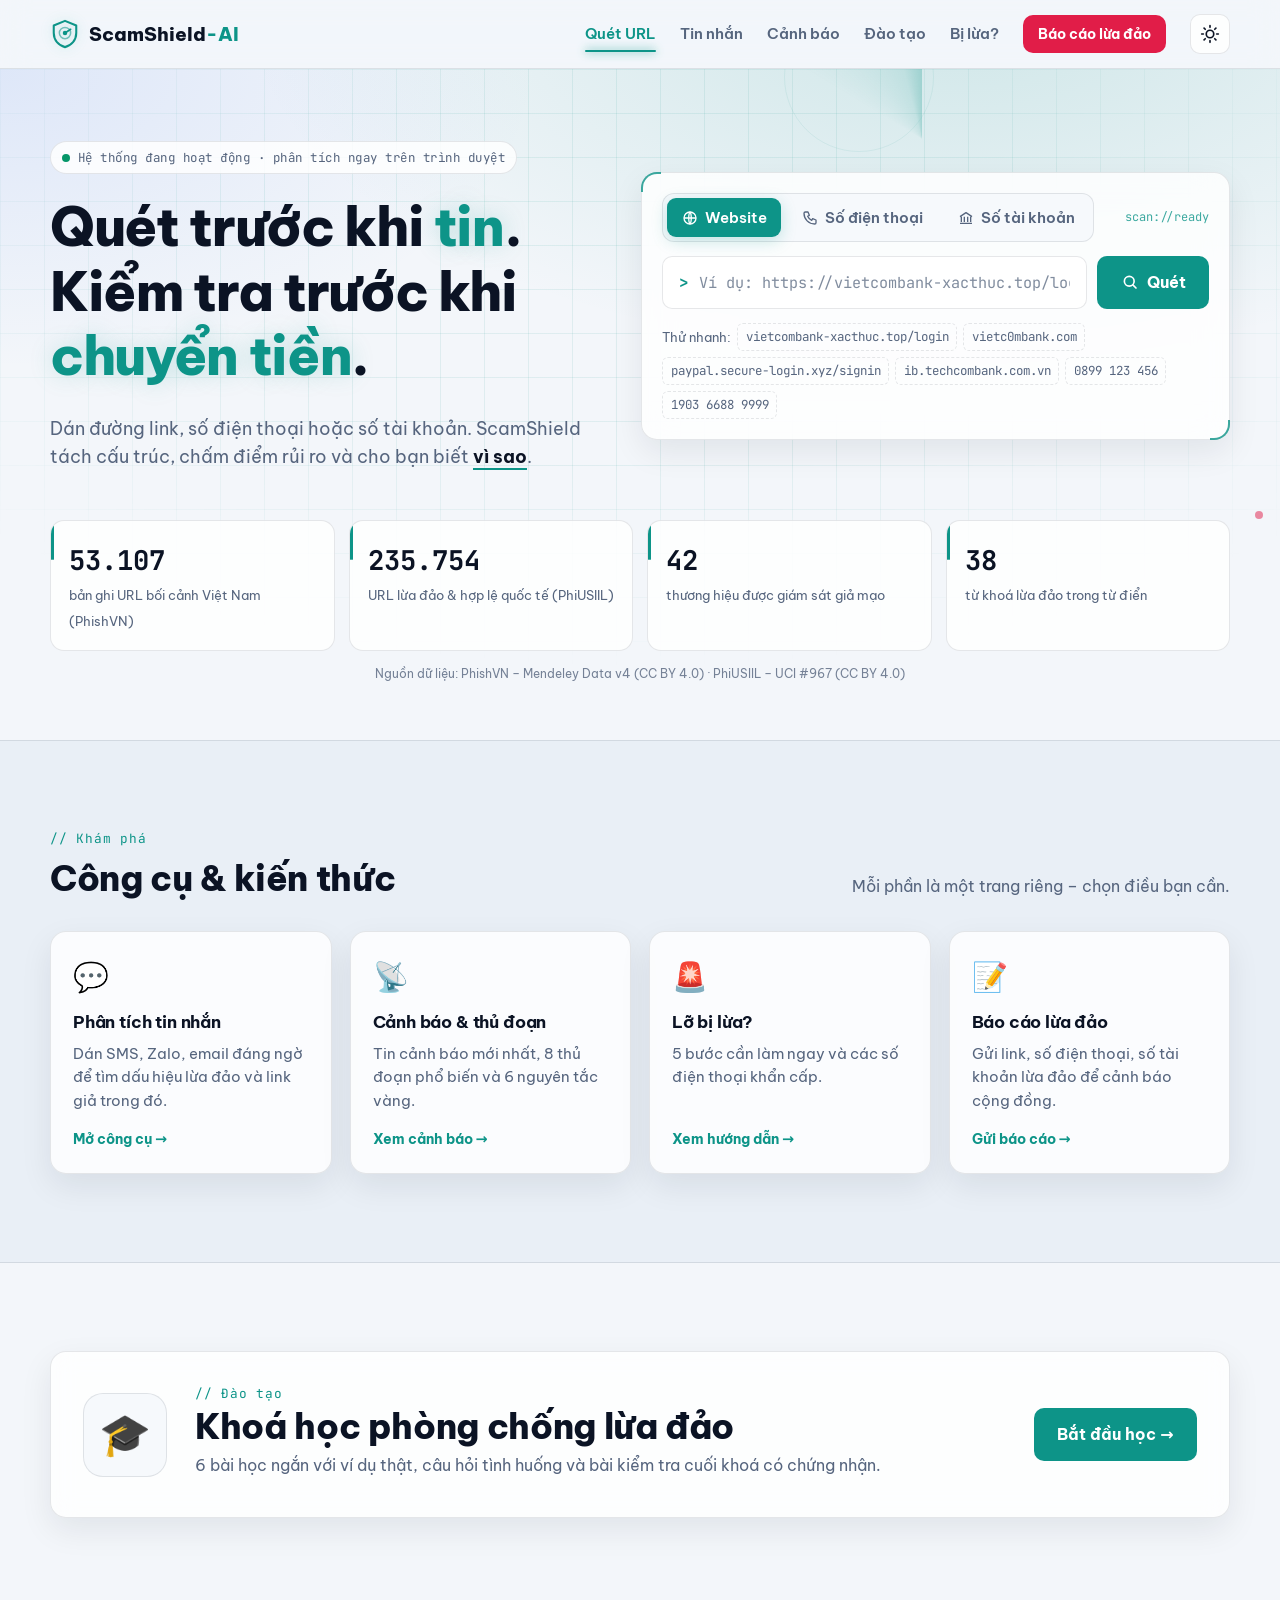
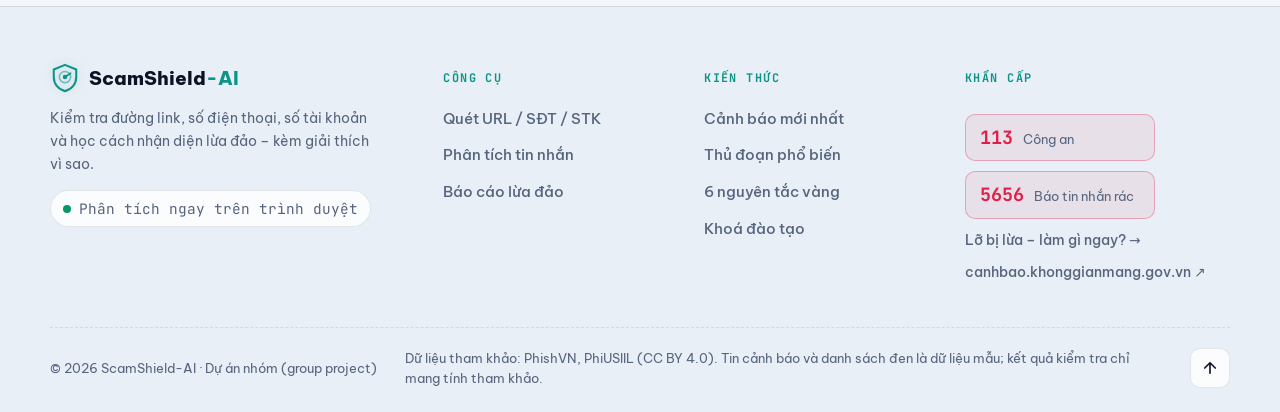
==== index.html @ 219e4c13 "Add frontend static pages Co-Authored-By: Claude Opus 5.5 <noreply@anthropic.com>" ====
<!doctype html>
<html lang="vi">
<head>
  <meta charset="utf-8">
  <meta name="viewport" content="width=device-width, initial-scale=1">
  <title>ScamShield-AI – Phòng chống lừa đảo trực tuyến</title>
  <meta name="description" content="Quét đường link, số điện thoại, số tài khoản để phát hiện dấu hiệu lừa đảo, kèm giải thích vì sao.">
  <script>try { const t = localStorage.getItem("scamshield_theme"); if (t) document.documentElement.dataset.theme = t; } catch {}</script>
  <link rel="preconnect" href="https://fonts.googleapis.com">
  <link rel="preconnect" href="https://fonts.gstatic.com" crossorigin>
  <link href="https://fonts.googleapis.com/css2?family=Be+Vietnam+Pro:wght@400;500;600;700;800&family=JetBrains+Mono:wght@400;600;700&display=swap" rel="stylesheet">
  <link rel="stylesheet" href="css/style.css">
</head>
<body data-page="home">
  <header id="site-header"></header>

  <main>
    <!-- ============ HERO + CHECKER ============ -->
    <section class="hero" id="kiem-tra">
      <div class="hero-grid" aria-hidden="true"></div>
      <div class="radar" aria-hidden="true">
        <span class="ring r1"></span><span class="ring r2"></span><span class="ring r3"></span>
        <span class="sweep"></span>
        <i class="blip b1"></i><i class="blip b2"></i><i class="blip b3"></i>
      </div>

      <div class="container hero-inner">
        <div class="hero-copy">
          <p class="eyebrow"><span class="live-dot"></span>Hệ thống đang hoạt động · phân tích ngay trên trình duyệt</p>
          <h1>Quét trước khi <span class="glow">tin</span>.<br>Kiểm tra trước khi <span class="glow">chuyển tiền</span>.</h1>
          <p class="lead">Dán đường link, số điện thoại hoặc số tài khoản. ScamShield tách cấu trúc, chấm điểm rủi ro và cho bạn biết <em>vì sao</em>.</p>
        </div>

        <div class="checker">
          <div class="checker-head">
            <div class="tabs" role="tablist">
              <button class="tab active" data-type="url" role="tab">
                <svg viewBox="0 0 24 24" width="16" height="16" fill="none" stroke="currentColor" stroke-width="2"><circle cx="12" cy="12" r="9"/><path d="M3 12h18M12 3c2.5 2.7 2.5 15.3 0 18M12 3c-2.5 2.7-2.5 15.3 0 18"/></svg>
                Website
              </button>
              <button class="tab" data-type="phone" role="tab">
                <svg viewBox="0 0 24 24" width="16" height="16" fill="none" stroke="currentColor" stroke-width="2" stroke-linejoin="round"><path d="M5 3h4l2 5-2.5 1.5a11 11 0 0 0 6 6L16 13l5 2v4a2 2 0 0 1-2 2A16 16 0 0 1 3 5a2 2 0 0 1 2-2z"/></svg>
                Số điện thoại
              </button>
              <button class="tab" data-type="bank" role="tab">
                <svg viewBox="0 0 24 24" width="16" height="16" fill="none" stroke="currentColor" stroke-width="2" stroke-linejoin="round"><path d="M3 10 12 4l9 6M5 10v8M9.5 10v8M14.5 10v8M19 10v8M3 20h18"/></svg>
                Số tài khoản
              </button>
            </div>
            <span class="checker-status mono">scan://ready</span>
          </div>
          <form id="checkForm" class="check-form">
            <label class="input-wrap">
              <span class="prompt mono" aria-hidden="true">&gt;</span>
              <input id="checkInput" type="text" autocomplete="off" spellcheck="false" placeholder="Ví dụ: https://vietcombank-xacthuc.top/login" required>
            </label>
            <button class="btn btn-primary btn-scan" type="submit">
              <svg viewBox="0 0 24 24" width="18" height="18" fill="none" stroke="currentColor" stroke-width="2.2" stroke-linecap="round"><circle cx="11" cy="11" r="6.5"/><path d="m20 20-4.2-4.2"/></svg>
              Quét
            </button>
          </form>
          <div id="checkResult" class="result" hidden></div>
          <p class="hint">Thử nhanh:
            <a href="#" class="try" data-type="url">vietcombank-xacthuc.top/login</a>
            <a href="#" class="try" data-type="url">vietc0mbank.com</a>
            <a href="#" class="try" data-type="url">paypal.secure-login.xyz/signin</a>
            <a href="#" class="try" data-type="url">ib.techcombank.com.vn</a>
            <a href="#" class="try" data-type="phone">0899 123 456</a>
            <a href="#" class="try" data-type="bank">1903 6688 9999</a>
          </p>
        </div>

        <div class="stats">
          <div class="stat"><strong class="mono" data-count="53116">0</strong><span>bản ghi URL bối cảnh Việt Nam (PhishVN)</span></div>
          <div class="stat"><strong class="mono" data-count="235795">0</strong><span>URL lừa đảo &amp; hợp lệ quốc tế (PhiUSIIL)</span></div>
          <div class="stat"><strong class="mono" id="statBrands" data-count="0">0</strong><span>thương hiệu được giám sát giả mạo</span></div>
          <div class="stat"><strong class="mono" id="statKeywords" data-count="0">0</strong><span>từ khoá lừa đảo trong từ điển</span></div>
        </div>
        <p class="stats-src">Nguồn dữ liệu: PhishVN – Mendeley Data v4 (CC BY 4.0) · PhiUSIIL – UCI #967 (CC BY 4.0)</p>
      </div>
    </section>

    <!-- ============ KHÁM PHÁ ============ -->
    <section class="section alt">
      <div class="container">
        <div class="section-head reveal">
          <div>
            <p class="kicker mono">// Khám phá</p>
            <h2>Công cụ &amp; kiến thức</h2>
          </div>
          <p class="muted">Mỗi phần là một trang riêng – chọn điều bạn cần.</p>
        </div>
        <div class="grid tiles-grid">
          <a class="card tile reveal" href="tin-nhan.html">
            <span class="tile-icon">💬</span>
            <h3>Phân tích tin nhắn</h3>
            <p>Dán SMS, Zalo, email đáng ngờ để tìm dấu hiệu lừa đảo và link giả trong đó.</p>
            <span class="tile-go">Mở công cụ →</span>
          </a>
          <a class="card tile reveal" href="canh-bao.html">
            <span class="tile-icon">📡</span>
            <h3>Cảnh báo &amp; thủ đoạn</h3>
            <p>Tin cảnh báo mới nhất, 8 thủ đoạn phổ biến và 6 nguyên tắc vàng.</p>
            <span class="tile-go">Xem cảnh báo →</span>
          </a>
          <a class="card tile reveal" href="ung-pho.html">
            <span class="tile-icon">🚨</span>
            <h3>Lỡ bị lừa?</h3>
            <p>5 bước cần làm ngay và các số điện thoại khẩn cấp.</p>
            <span class="tile-go">Xem hướng dẫn →</span>
          </a>
          <a class="card tile reveal" href="bao-cao.html">
            <span class="tile-icon">📝</span>
            <h3>Báo cáo lừa đảo</h3>
            <p>Gửi link, số điện thoại, số tài khoản lừa đảo để cảnh báo cộng đồng.</p>
            <span class="tile-go">Gửi báo cáo →</span>
          </a>
        </div>
      </div>
    </section>

    <!-- ============ CTA ĐÀO TẠO ============ -->
    <section class="section">
      <div class="container">
        <a class="cta-training panel spot reveal" href="dao-tao.html">
          <div class="cta-icon">🎓</div>
          <div>
            <p class="kicker mono">// Đào tạo</p>
            <h2>Khoá học phòng chống lừa đảo</h2>
            <p class="muted">6 bài học ngắn với ví dụ thật, câu hỏi tình huống và bài kiểm tra cuối khoá có chứng nhận.</p>
            <p class="small" id="trainingProgress"></p>
          </div>
          <span class="btn btn-primary">Bắt đầu học →</span>
        </a>
      </div>
    </section>
  </main>

  <footer id="site-footer"></footer>

  <script src="js/dictionaries.js"></script>
  <script src="js/url-analyzer.js"></script>
  <script src="js/data.js"></script>
  <script src="js/training-data.js"></script>
  <script src="js/common.js"></script>
  <script src="js/scan.js"></script>
  <script src="js/home.js"></script>
</body>
</html>
---- css/style.css ----
/* =========================================================
   ScamShield-AI – giao diện "trung tâm an ninh"
   Màu được khai báo bằng token; sáng là mặc định, tối theo máy
   hoặc theo nút chuyển (data-theme trên <html>).
   ========================================================= */
:root {
  --bg: #f3f6fa;
  --bg-alt: #e9eff6;
  --surface: rgba(255, 255, 255, .82);
  --surface-solid: #ffffff;
  --surface-2: #f6f9fc;
  --border: rgba(15, 23, 42, .10);
  --border-strong: rgba(13, 148, 136, .45);
  --text: #0b1324;
  --muted: #56657e;
  --accent: #0d9488;
  --accent-2: #2563eb;
  --on-accent: #ffffff;
  --danger: #e11d48;
  --warn: #d97706;
  --safe: #059669;
  --glow: rgba(13, 148, 136, .22);
  --grid: rgba(13, 148, 136, .09);
  --hero-bg: radial-gradient(1200px 600px at 75% -10%, rgba(13, 148, 136, .16), transparent 60%),
             radial-gradient(900px 500px at 0% 0%, rgba(37, 99, 235, .10), transparent 60%), var(--bg);
  --shadow: 0 12px 32px rgba(15, 23, 42, .08);
  --shadow-hover: 0 18px 44px rgba(15, 23, 42, .14);
  --radius: 16px;
  --radius-sm: 10px;
  --mono: "JetBrains Mono", ui-monospace, Consolas, monospace;
  --sans: "Be Vietnam Pro", system-ui, sans-serif;
  --ease: cubic-bezier(.2, .7, .2, 1);
  color-scheme: light;
}

@media (prefers-color-scheme: dark) {
  :root:not([data-theme="light"]) {
    --bg: #070b14;
    --bg-alt: #0a101c;
    --surface: rgba(16, 24, 40, .72);
    --surface-solid: #0f1727;
    --surface-2: #111b2d;
    --border: rgba(148, 163, 184, .14);
    --border-strong: rgba(46, 230, 197, .45);
    --text: #e6edf7;
    --muted: #8b9bb4;
    --accent: #2ee6c5;
    --accent-2: #4da3ff;
    --on-accent: #03201b;
    --danger: #ff4d6d;
    --warn: #ffb547;
    --safe: #34e0a1;
    --glow: rgba(46, 230, 197, .32);
    --grid: rgba(46, 230, 197, .07);
    --hero-bg: radial-gradient(1200px 600px at 75% -10%, rgba(46, 230, 197, .14), transparent 60%),
               radial-gradient(900px 500px at 0% 0%, rgba(77, 163, 255, .12), transparent 60%), var(--bg);
    --shadow: 0 12px 36px rgba(0, 0, 0, .45);
    --shadow-hover: 0 20px 50px rgba(0, 0, 0, .6);
    color-scheme: dark;
  }
}
:root[data-theme="dark"] {
  --bg: #070b14;
  --bg-alt: #0a101c;
  --surface: rgba(16, 24, 40, .72);
  --surface-solid: #0f1727;
  --surface-2: #111b2d;
  --border: rgba(148, 163, 184, .14);
  --border-strong: rgba(46, 230, 197, .45);
  --text: #e6edf7;
  --muted: #8b9bb4;
  --accent: #2ee6c5;
  --accent-2: #4da3ff;
  --on-accent: #03201b;
  --danger: #ff4d6d;
  --warn: #ffb547;
  --safe: #34e0a1;
  --glow: rgba(46, 230, 197, .32);
  --grid: rgba(46, 230, 197, .07);
  --hero-bg: radial-gradient(1200px 600px at 75% -10%, rgba(46, 230, 197, .14), transparent 60%),
             radial-gradient(900px 500px at 0% 0%, rgba(77, 163, 255, .12), transparent 60%), var(--bg);
  --shadow: 0 12px 36px rgba(0, 0, 0, .45);
  --shadow-hover: 0 20px 50px rgba(0, 0, 0, .6);
  color-scheme: dark;
}

/* ---------- Base ---------- */
* { box-sizing: border-box; }
html { scroll-behavior: smooth; scroll-padding-top: 76px; }
body {
  margin: 0;
  font-family: var(--sans);
  color: var(--text);
  background: var(--bg);
  line-height: 1.6;
  -webkit-font-smoothing: antialiased;
  transition: background .3s, color .3s;
}
::selection { background: var(--accent); color: var(--on-accent); }
a { color: var(--accent); text-decoration: none; }
h1, h2, h3 { line-height: 1.2; margin: 0 0 .5em; letter-spacing: -.01em; }
h2 { font-size: clamp(1.6rem, 3vw, 2.2rem); font-weight: 800; }
h3 { font-size: 1.08rem; }
p { margin: 0 0 1em; }
.container { width: min(1180px, 100% - 32px); margin-inline: auto; }
.narrow { width: min(780px, 100% - 32px); }
.muted { color: var(--muted); }
.small { font-size: .85rem; }
.mono { font-family: var(--mono); }
:focus-visible { outline: 2px solid var(--accent); outline-offset: 3px; border-radius: 6px; }

/* ---------- Buttons ---------- */
.btn {
  position: relative; overflow: hidden; isolation: isolate;
  display: inline-flex; align-items: center; justify-content: center; gap: .5em;
  border: 1px solid transparent; border-radius: var(--radius-sm); padding: .8em 1.4em;
  font: inherit; font-weight: 700; cursor: pointer;
  transition: transform .2s var(--ease), box-shadow .25s var(--ease), background .2s, border-color .2s;
}
.btn::after { /* vệt sáng quét qua khi hover */
  content: ""; position: absolute; inset: 0; z-index: -1;
  background: linear-gradient(110deg, transparent 30%, rgba(255, 255, 255, .45) 50%, transparent 70%);
  transform: translateX(-120%); transition: transform .6s var(--ease);
}
.btn:hover::after { transform: translateX(120%); }
.btn:hover { transform: translateY(-2px); }
.btn:active { transform: translateY(0); }
.btn:disabled { opacity: .7; cursor: progress; transform: none; }
.btn-sm { padding: .5em 1em; font-size: .88rem; }
.btn-primary { background: var(--accent); color: var(--on-accent); }
.btn-primary:hover { box-shadow: 0 0 0 4px var(--glow), 0 10px 28px var(--glow); }
.btn-danger { background: var(--danger); color: #fff !important; }
.btn-danger:hover { box-shadow: 0 0 0 4px color-mix(in srgb, var(--danger) 25%, transparent), 0 10px 28px color-mix(in srgb, var(--danger) 35%, transparent); }

.icon-btn {
  display: grid; place-items: center; width: 40px; height: 40px; border-radius: 10px;
  border: 1px solid var(--border); background: var(--surface); color: var(--text); cursor: pointer;
  transition: border-color .2s, color .2s, transform .2s var(--ease), box-shadow .2s;
}
.icon-btn:hover { border-color: var(--border-strong); color: var(--accent); box-shadow: 0 0 0 4px var(--glow); }
#themeBtn:hover svg { transform: rotate(40deg); }
#themeBtn svg { transition: transform .4s var(--ease); }
.i-moon { display: none; }
:root[data-theme="dark"] .i-sun { display: none; }
:root[data-theme="dark"] .i-moon { display: block; }
@media (prefers-color-scheme: dark) {
  :root:not([data-theme="light"]) .i-sun { display: none; }
  :root:not([data-theme="light"]) .i-moon { display: block; }
}

/* ---------- Nav ---------- */
.topbar {
  position: sticky; top: 0; z-index: 50;
  background: color-mix(in srgb, var(--bg) 78%, transparent);
  backdrop-filter: blur(14px) saturate(1.4);
  border-bottom: 1px solid var(--border);
}
.nav { display: flex; align-items: center; gap: 24px; height: 68px; }
.brand { display: inline-flex; align-items: center; gap: .55rem; color: var(--text); font-weight: 800; font-size: 1.18rem; white-space: nowrap; }
.brand b { color: var(--accent); font-weight: 800; }
.brand-mark { color: var(--accent); display: grid; filter: drop-shadow(0 0 6px var(--glow)); }
.brand-sweep { transform-origin: 16px 15px; transition: transform .8s var(--ease); }
.brand:hover .brand-sweep { transform: rotate(360deg); }
.menu { display: flex; align-items: center; gap: 1.5rem; margin-left: auto; }
.menu a:not(.btn) {
  position: relative; color: var(--muted); font-weight: 600; font-size: .93rem; white-space: nowrap; padding: 4px 0;
  transition: color .2s;
}
.menu a:not(.btn)::after {
  content: ""; position: absolute; left: 0; right: 0; bottom: -2px; height: 2px; border-radius: 2px;
  background: var(--accent); box-shadow: 0 0 10px var(--accent);
  transform: scaleX(0); transform-origin: left; transition: transform .3s var(--ease);
}
.menu a:not(.btn):hover { color: var(--text); }
.menu a:not(.btn):hover::after { transform: scaleX(1); }
.nav-tools { display: flex; gap: 8px; }
.menu-btn { display: none; }

/* ---------- Hero ---------- */
.hero { position: relative; overflow: hidden; padding: 72px 0 56px; background: var(--hero-bg); }
.hero-grid {
  position: absolute; inset: 0; pointer-events: none;
  background-image: linear-gradient(var(--grid) 1px, transparent 1px), linear-gradient(90deg, var(--grid) 1px, transparent 1px);
  background-size: 44px 44px;
  mask-image: radial-gradient(ellipse 80% 70% at 50% 30%, #000 40%, transparent 85%);
}
.radar {
  position: absolute; left: 72%; top: -420px; width: 980px; transform: translateX(-50%); aspect-ratio: 1; border-radius: 50%;
  pointer-events: none; opacity: .5;
}
.radar .ring { position: absolute; border: 1px solid var(--border-strong); border-radius: 50%; opacity: .35; }
.radar .r1 { inset: 0; }
.radar .r2 { inset: 18%; }
.radar .r3 { inset: 36%; }
.radar .sweep {
  position: absolute; inset: 0; border-radius: 50%;
  background: conic-gradient(from 0deg, transparent 0 300deg, var(--glow) 345deg, color-mix(in srgb, var(--accent) 55%, transparent) 360deg);
  animation: sweep 6s linear infinite;
}
.radar .blip {
  position: absolute; width: 8px; height: 8px; border-radius: 50%; background: var(--danger);
  box-shadow: 0 0 0 0 var(--danger); animation: blip 3s ease-out infinite;
}
.radar .b1 { left: 88%; top: 75%; }
.radar .b2 { left: 90%; top: 58%; animation-delay: 1s; background: var(--warn); }
.radar .b3 { left: 84%; top: 88%; animation-delay: 2s; }
@keyframes sweep { to { transform: rotate(360deg); } }
@keyframes blip {
  0% { box-shadow: 0 0 0 0 color-mix(in srgb, var(--danger) 60%, transparent); opacity: 1; }
  70% { box-shadow: 0 0 0 14px transparent; opacity: .6; }
  100% { box-shadow: 0 0 0 0 transparent; opacity: 1; }
}

/* Hai cột: chữ bên trái, khung quét bên phải; số liệu trải hết chiều ngang bên dưới. */
.hero-inner { position: relative; display: grid; grid-template-columns: minmax(0, 1fr) minmax(0, 1.1fr); gap: 32px 56px; align-items: center; }
.hero-copy .lead { margin: 0; }
.hero-inner > .stats, .hero-inner > .stats-src { grid-column: 1 / -1; }
.hero-inner > .stats { max-width: none; margin-top: 16px; }
.hero-inner > .stats-src { margin-top: -18px; text-align: center; }
.hero-inner > .checker { max-width: none; }
.eyebrow {
  display: inline-flex; align-items: center; gap: .6em; margin-bottom: 20px;
  font-family: var(--mono); font-size: .78rem; letter-spacing: .04em; color: var(--muted);
  border: 1px solid var(--border); background: var(--surface); padding: .45em .9em; border-radius: 99px;
}
.live-dot {
  width: 8px; height: 8px; border-radius: 50%; background: var(--safe); flex: none;
  box-shadow: 0 0 0 0 var(--safe); animation: live 2s infinite;
}
@keyframes live {
  0% { box-shadow: 0 0 0 0 color-mix(in srgb, var(--safe) 60%, transparent); }
  100% { box-shadow: 0 0 0 10px transparent; }
}
.hero h1 { font-size: clamp(2rem, 4.2vw, 3.4rem); font-weight: 800; max-width: 16ch; letter-spacing: -.025em; }
.glow { color: var(--accent); text-shadow: 0 0 24px var(--glow); white-space: nowrap; }
.lead { font-size: 1.12rem; color: var(--muted); max-width: 58ch; margin: 0 auto 32px; }
.lead em { color: var(--text); font-style: normal; font-weight: 700; border-bottom: 2px solid var(--accent); }

/* ---------- Checker ---------- */
.checker {
  position: relative; width: 100%; max-width: 860px; text-align: left; padding: 20px;
  background: var(--surface); border: 1px solid var(--border); border-radius: var(--radius);
  backdrop-filter: blur(16px); box-shadow: var(--shadow);
  transition: border-color .3s, box-shadow .3s;
}
.checker:focus-within { border-color: var(--border-strong); box-shadow: var(--shadow), 0 0 0 4px var(--glow); }
.checker::before, .checker::after { /* góc khung kiểu ống ngắm */
  content: ""; position: absolute; width: 18px; height: 18px; border: 2px solid var(--accent); opacity: .8;
  transition: width .3s var(--ease), height .3s var(--ease);
}
.checker::before { top: -1px; left: -1px; border-right: 0; border-bottom: 0; border-top-left-radius: var(--radius); }
.checker::after { bottom: -1px; right: -1px; border-left: 0; border-top: 0; border-bottom-right-radius: var(--radius); }
.checker:hover::before, .checker:hover::after { width: 40px; height: 40px; }
.checker-head { display: flex; align-items: center; justify-content: space-between; gap: 12px; margin-bottom: 14px; flex-wrap: wrap; }
.checker-status { font-size: .75rem; color: var(--accent); opacity: .8; }
.tabs { display: flex; gap: 6px; padding: 4px; border-radius: 12px; background: var(--surface-2); border: 1px solid var(--border); flex-wrap: wrap; }
.tab {
  display: inline-flex; align-items: center; gap: .45em; padding: .5em 1em; border: 0; border-radius: 9px;
  background: transparent; color: var(--muted); font: inherit; font-weight: 600; font-size: .92rem; cursor: pointer;
  transition: background .2s, color .2s, box-shadow .2s;
}
.tab:hover { color: var(--text); background: color-mix(in srgb, var(--accent) 10%, transparent); }
.tab.active { background: var(--accent); color: var(--on-accent); box-shadow: 0 4px 16px var(--glow); }
.check-form { display: flex; gap: 10px; }
.input-wrap {
  flex: 1; min-width: 0; display: flex; align-items: center; gap: .6em; padding: 0 1em;
  background: var(--surface-solid); border: 1px solid var(--border); border-radius: var(--radius-sm);
  transition: border-color .2s, box-shadow .2s;
}
.input-wrap:hover { border-color: var(--border-strong); }
.input-wrap:focus-within { border-color: var(--accent); box-shadow: 0 0 0 3px var(--glow); }
.prompt { color: var(--accent); font-weight: 700; }
.input-wrap input {
  flex: 1; min-width: 0; padding: .9em 0; border: 0; outline: 0; background: transparent;
  font-family: var(--mono); font-size: .95rem; color: var(--text);
}
.input-wrap input::placeholder, textarea::placeholder { color: color-mix(in srgb, var(--muted) 75%, transparent); }
.btn-scan { min-width: 112px; }
.hint { display: flex; flex-wrap: wrap; align-items: center; gap: 6px; font-size: .82rem; color: var(--muted); margin: 14px 0 0; }
.try {
  font-family: var(--mono); font-size: .78rem; color: var(--muted); padding: .25em .6em; border-radius: 6px;
  border: 1px dashed var(--border); transition: color .2s, border-color .2s, background .2s, transform .2s var(--ease);
}
.try:hover { color: var(--accent); border-color: var(--accent); border-style: solid; background: color-mix(in srgb, var(--accent) 8%, transparent); transform: translateY(-1px); }

/* ---------- Stats ---------- */
.stats { display: grid; grid-template-columns: repeat(4, 1fr); gap: 14px; margin-top: 36px; width: 100%; max-width: 980px; }
.stat {
  position: relative; padding: 18px 18px 16px; border-radius: 14px; overflow: hidden;
  background: var(--surface); border: 1px solid var(--border);
  transition: transform .25s var(--ease), border-color .25s, box-shadow .25s;
}
.stat::before { content: ""; position: absolute; left: 0; top: 0; bottom: 0; width: 3px; background: var(--accent); transform: scaleY(.3); transform-origin: top; transition: transform .35s var(--ease); }
.stat:hover { transform: translateY(-4px); border-color: var(--border-strong); box-shadow: 0 10px 30px var(--glow); }
.stat:hover::before { transform: scaleY(1); }
.stat strong { display: block; font-size: 1.7rem; font-weight: 700; color: var(--text); transition: color .2s, text-shadow .2s; }
.stat:hover strong { color: var(--accent); text-shadow: 0 0 18px var(--glow); }
.stat span { font-size: .82rem; color: var(--muted); }
.stats-src { margin: 12px 0 0; font-size: .74rem; color: var(--muted); opacity: .8; }

/* ---------- Results ---------- */
.result {
  --tone: var(--muted);
  margin-top: 16px; padding: 18px 20px; border-radius: 14px;
  border: 1px solid color-mix(in srgb, var(--tone) 40%, transparent);
  background: color-mix(in srgb, var(--tone) 8%, var(--surface-solid));
  animation: rise .35s var(--ease);
}
.result.danger { --tone: var(--danger); }
.result.warn { --tone: var(--warn); }
.result.safe { --tone: var(--safe); }
.result h3 { color: var(--tone); display: flex; align-items: center; gap: .5rem; margin-bottom: 6px; font-size: 1.12rem; }
.result h4 { margin: 14px 0 6px; font-size: .95rem; }
.result ul { margin: 6px 0 0; padding-left: 1.2em; }
.result p { margin: 0; }
.score-bar { height: 8px; background: color-mix(in srgb, var(--muted) 20%, transparent); border-radius: 4px; overflow: hidden; margin: 10px 0 6px; }
.score-bar i { display: block; height: 100%; border-radius: 4px; box-shadow: 0 0 12px currentColor; animation: grow .7s var(--ease); transform-origin: left; }
@keyframes grow { from { transform: scaleX(0); } }
@keyframes rise { from { opacity: 0; transform: translateY(8px); } }

.url-parts { display: flex; flex-wrap: wrap; gap: 4px; margin: 8px 0 4px; font-family: var(--mono); font-size: .88rem; }
.up {
  display: inline-flex; flex-direction: column; padding: 3px 9px 5px; border-radius: 7px; word-break: break-all;
  border: 1px solid transparent; transition: transform .2s var(--ease), border-color .2s;
}
.up:hover { transform: translateY(-2px); border-color: currentColor; }
.up small { font-family: var(--sans); font-size: .64rem; opacity: .8; text-transform: uppercase; letter-spacing: .05em; }
.up-sub { background: color-mix(in srgb, #8b5cf6 16%, transparent); color: #8b5cf6; }
.up-dom { background: color-mix(in srgb, var(--accent-2) 16%, transparent); color: var(--accent-2); font-weight: 700; }
.up-suf { background: color-mix(in srgb, var(--accent) 14%, transparent); color: var(--accent); }
.up-path { background: color-mix(in srgb, var(--muted) 14%, transparent); color: var(--muted); }

.contrib { display: grid; gap: 2px; }
.c-row {
  display: grid; grid-template-columns: 1fr 150px 48px; gap: 12px; align-items: center;
  padding: 6px 8px; margin: 0 -8px; border-radius: 8px; font-size: .88rem; transition: background .2s;
}
.c-row:hover { background: color-mix(in srgb, var(--text) 6%, transparent); }
.c-group { font-family: var(--mono); font-size: .66rem; color: var(--muted); border: 1px solid var(--border); border-radius: 4px; padding: 0 4px; }
.c-bar { display: grid; grid-template-columns: 1fr 1fr; height: 10px; }
.c-left { display: flex; justify-content: flex-end; border-right: 1px solid var(--muted); }
.c-bar i { display: block; height: 100%; transition: filter .2s; }
.c-row:hover .c-bar i { filter: brightness(1.25) drop-shadow(0 0 6px currentColor); }
.c-left i { background: var(--safe); color: var(--safe); border-radius: 3px 0 0 3px; }
.c-right i { background: var(--danger); color: var(--danger); border-radius: 0 3px 3px 0; }
.c-val { text-align: right; font-family: var(--mono); font-size: .85rem; }
.c-row.pos .c-val { color: var(--danger); }
.c-row.neg .c-val { color: var(--safe); }

/* ---------- Sections ---------- */
.section { padding: 88px 0; position: relative; }
.section.alt { background: var(--bg-alt); border-block: 1px solid var(--border); }
.section-head { display: flex; justify-content: space-between; align-items: flex-end; gap: 20px; flex-wrap: wrap; margin-bottom: 32px; }
.section-head h2 { margin: 0; }
.section-head > .muted { margin: 0; max-width: 40ch; }
.center-head { justify-content: center; text-align: center; }
.kicker { color: var(--accent); font-size: .8rem; letter-spacing: .06em; margin: 0 0 8px; }
.grid { display: grid; gap: 18px; }
.news-grid { grid-template-columns: repeat(3, 1fr); }
.types-grid { grid-template-columns: repeat(4, 1fr); }
.rules-grid { grid-template-columns: repeat(3, 1fr); }

.panel { background: var(--surface); border: 1px solid var(--border); border-radius: var(--radius); box-shadow: var(--shadow); backdrop-filter: blur(12px); }

/* Hiệu ứng đèn soi theo con trỏ (biến --mx, --my do app.js đặt) */
.spot { position: relative; overflow: hidden; }
.spot::before {
  content: ""; position: absolute; inset: 0; pointer-events: none; opacity: 0; transition: opacity .3s;
  background: radial-gradient(320px circle at var(--mx, 50%) var(--my, 50%), var(--glow), transparent 60%);
}
.spot:hover::before { opacity: 1; }

/* Hiện dần khi cuộn tới */
.reveal { opacity: 0; transform: translateY(18px); transition: opacity .6s var(--ease), transform .6s var(--ease); }
.reveal.in { opacity: 1; transform: none; }

/* ---------- Message analyzer ---------- */
.split { display: grid; grid-template-columns: 1fr 1.15fr; gap: 48px; align-items: start; }
.split-intro h2 .tag { vertical-align: middle; margin: 0 0 0 6px; }
.checklist { list-style: none; padding: 0; margin: 20px 0 0; display: grid; gap: 10px; }
.checklist li { display: flex; gap: .7em; align-items: center; padding: 10px 14px; border-radius: 10px; border: 1px solid var(--border); background: var(--surface); transition: border-color .2s, transform .2s var(--ease); }
.checklist li::before { content: "▸"; color: var(--accent); font-weight: 700; transition: transform .2s var(--ease); }
.checklist li:hover { border-color: var(--border-strong); transform: translateX(6px); }
.checklist li:hover::before { transform: translateX(3px); }
.ai-form { overflow: hidden; transition: border-color .25s, box-shadow .25s; }
.ai-form:focus-within { border-color: var(--border-strong); box-shadow: var(--shadow), 0 0 0 4px var(--glow); }
.panel-bar { display: flex; align-items: center; gap: 6px; padding: 10px 14px; font-size: .75rem; color: var(--muted); border-bottom: 1px solid var(--border); background: var(--surface-2); }
.panel-bar span { width: 10px; height: 10px; border-radius: 50%; background: var(--border); }
.panel-bar span:nth-child(1) { background: #ff5f57; }
.panel-bar span:nth-child(2) { background: #febc2e; }
.panel-bar span:nth-child(3) { background: #28c840; margin-right: 8px; }
.ai-form textarea {
  display: block; width: 100%; border: 0; outline: 0; resize: vertical; padding: 16px;
  background: transparent; color: var(--text); font-family: var(--mono); font-size: .9rem; line-height: 1.7;
}
.ai-actions { display: flex; align-items: center; justify-content: space-between; gap: 12px; padding: 12px 14px; border-top: 1px solid var(--border); flex-wrap: wrap; }
.spinner { display: inline-block; width: 1em; height: 1em; border: 2px solid currentColor; border-right-color: transparent; border-radius: 50%; animation: spin .7s linear infinite; }
@keyframes spin { to { transform: rotate(360deg); } }

/* ---------- Chips & tags ---------- */
.filters { display: flex; gap: 8px; flex-wrap: wrap; }
.chip {
  border: 1px solid var(--border); background: var(--surface); border-radius: 99px; padding: .4em 1em;
  font: inherit; font-size: .84rem; font-weight: 600; cursor: pointer; color: var(--muted);
  transition: color .2s, border-color .2s, background .2s, transform .2s var(--ease);
}
.chip:hover { color: var(--accent); border-color: var(--accent); transform: translateY(-1px); }
.chip.active { background: var(--accent); color: var(--on-accent); border-color: var(--accent); box-shadow: 0 4px 14px var(--glow); }
.tag {
  display: inline-flex; align-items: center; gap: .4em; font-family: var(--mono); font-size: .7rem; font-weight: 700;
  letter-spacing: .03em; padding: .25em .7em; border-radius: 6px; margin-bottom: 12px; align-self: flex-start;
  --t: var(--accent-2); color: var(--t); background: color-mix(in srgb, var(--t) 14%, transparent); border: 1px solid color-mix(in srgb, var(--t) 30%, transparent);
}
.tag.high { --t: var(--danger); }
.tag.mid { --t: var(--warn); }
.tag.info { --t: var(--accent-2); }
.tag.high::before { content: ""; width: 6px; height: 6px; border-radius: 50%; background: currentColor; animation: live 2s infinite; }

/* ---------- Cards (tin cảnh báo + thủ đoạn – sinh từ app.js) ---------- */
.card {
  position: relative; overflow: hidden; display: flex; flex-direction: column; cursor: pointer;
  padding: 22px; border-radius: var(--radius); background: var(--surface); border: 1px solid var(--border);
  box-shadow: var(--shadow); transition: transform .3s var(--ease), border-color .3s, box-shadow .3s;
}
.card::before {
  content: ""; position: absolute; inset: 0; pointer-events: none; opacity: 0; transition: opacity .3s;
  background: radial-gradient(320px circle at var(--mx, 50%) var(--my, 0%), var(--glow), transparent 60%);
}
.card::after { /* đường quét sáng ở mép trên */
  content: ""; position: absolute; left: 0; top: 0; height: 2px; width: 100%;
  background: linear-gradient(90deg, transparent, var(--accent), transparent);
  transform: translateX(-100%); transition: transform .7s var(--ease);
}
.card:hover { transform: translateY(-6px); border-color: var(--border-strong); box-shadow: var(--shadow-hover), 0 0 0 1px var(--border-strong); }
.card:hover::before { opacity: 1; }
.card:hover::after { transform: translateX(100%); }
.card > * { position: relative; }
.card h3 { transition: color .2s; }
.card:hover h3 { color: var(--accent); }
.card p { color: var(--muted); font-size: .92rem; margin: 0; }
.card .meta { margin-top: auto; padding-top: 14px; font-family: var(--mono); font-size: .76rem; color: var(--muted); display: flex; justify-content: space-between; align-items: center; }
.news-grid .card .meta::after { content: "Xem chi tiết →"; font-family: var(--sans); font-weight: 600; color: var(--accent); opacity: 0; transform: translateX(-8px); transition: opacity .25s, transform .25s var(--ease); }
.news-grid .card:hover .meta::after { opacity: 1; transform: none; }
.type-icon {
  display: grid; place-items: center; width: 56px; height: 56px; margin-bottom: 14px; font-size: 1.7rem;
  border-radius: 14px; background: var(--surface-2); border: 1px solid var(--border);
  transition: transform .35s var(--ease), border-color .3s, box-shadow .3s;
}
.types-grid .card:hover .type-icon { transform: rotate(-8deg) scale(1.08); border-color: var(--border-strong); box-shadow: 0 0 22px var(--glow); }
.types-grid .card p { margin-bottom: 14px; }
.types-grid .card > p:last-child::after { content: " →"; color: var(--accent); opacity: 0; transition: opacity .2s; }
.types-grid .card:hover > p:last-child::after { opacity: 1; }

/* ---------- Rules ---------- */
.rule {
  padding: 26px; border-radius: var(--radius); background: var(--surface); border: 1px solid var(--border);
  transition: transform .3s var(--ease), border-color .3s, box-shadow .3s;
}
.rule > * { position: relative; }
.rule .num {
  display: inline-block; font-size: 2.2rem; font-weight: 700; line-height: 1; margin-bottom: 14px;
  color: transparent; -webkit-text-stroke: 1.5px var(--accent); transition: color .3s, text-shadow .3s;
}
.rule p { color: var(--muted); margin: 0; }
.rule:hover { transform: translateY(-4px); border-color: var(--border-strong); box-shadow: var(--shadow-hover); }
.rule:hover .num { color: var(--accent); text-shadow: 0 0 20px var(--glow); }

/* ---------- Quiz ---------- */
.quiz { padding: 30px; }
.quiz .progress { font-family: var(--mono); font-size: .8rem; color: var(--accent); }
.quiz .scenario { background: var(--surface-2); border-left: 3px solid var(--accent); padding: 16px 18px; border-radius: 10px; margin: 12px 0 20px; font-weight: 500; }
.quiz .options { display: grid; gap: 10px; }
.quiz .opt {
  position: relative; text-align: left; padding: .95em 1.1em .95em 1.4em; border: 1px solid var(--border); border-radius: 10px;
  background: var(--surface-solid); color: var(--text); font: inherit; cursor: pointer; overflow: hidden;
  transition: border-color .2s, transform .2s var(--ease), background .2s;
}
.quiz .opt::before { content: ""; position: absolute; left: 0; top: 0; bottom: 0; width: 3px; background: var(--accent); transform: scaleY(0); transition: transform .25s var(--ease); }
.quiz .opt:hover:not(:disabled) { border-color: var(--border-strong); transform: translateX(6px); }
.quiz .opt:hover:not(:disabled)::before { transform: scaleY(1); }
.quiz .opt:disabled { cursor: default; }
.quiz .opt.correct { border-color: var(--safe); background: color-mix(in srgb, var(--safe) 12%, var(--surface-solid)); }
.quiz .opt.wrong { border-color: var(--danger); background: color-mix(in srgb, var(--danger) 12%, var(--surface-solid)); }
.quiz .explain { margin-top: 16px; padding: 14px 16px; border-radius: 10px; background: color-mix(in srgb, var(--accent-2) 10%, transparent); border: 1px solid color-mix(in srgb, var(--accent-2) 25%, transparent); animation: rise .3s var(--ease); }
.quiz .actions { margin-top: 18px; text-align: right; }

/* ---------- Steps & hotlines ---------- */
.steps { list-style: none; counter-reset: s; padding: 0; margin: 0; display: grid; grid-template-columns: repeat(5, 1fr); gap: 14px; }
.steps li {
  counter-increment: s; padding: 22px; border-radius: var(--radius); background: var(--surface); border: 1px solid var(--border);
  transition: transform .3s var(--ease), border-color .3s;
}
.steps li > * { position: relative; }
.steps li::after { /* số thứ tự */
  content: "0" counter(s); position: absolute; top: 14px; right: 16px; font-family: var(--mono); font-weight: 700; font-size: .85rem;
  color: var(--accent); opacity: .6; transition: opacity .2s, transform .3s var(--ease);
}
.steps li:hover { transform: translateY(-4px); border-color: var(--border-strong); }
.steps li:hover::after { opacity: 1; transform: scale(1.3); }
.steps h3 { font-size: 1rem; padding-right: 24px; }
.steps p { color: var(--muted); font-size: .9rem; margin: 0; }
.hotlines { display: flex; gap: 14px; justify-content: center; flex-wrap: wrap; margin-top: 36px; }
.hotline {
  position: relative; display: flex; flex-direction: column; align-items: center; min-width: 190px; padding: 18px 26px;
  border-radius: var(--radius); color: var(--danger); background: color-mix(in srgb, var(--danger) 8%, var(--surface-solid));
  border: 1px solid color-mix(in srgb, var(--danger) 35%, transparent);
  transition: transform .25s var(--ease), box-shadow .25s;
}
.hotline b { font-size: 1.6rem; }
.hotline span { color: var(--muted); font-size: .84rem; }
.hotline:hover { transform: translateY(-4px); animation: ring 1.4s infinite; }
@keyframes ring {
  0% { box-shadow: 0 0 0 0 color-mix(in srgb, var(--danger) 45%, transparent); }
  100% { box-shadow: 0 0 0 16px transparent; }
}

/* ---------- Report ---------- */
.report-wrap { display: grid; grid-template-columns: 1.3fr 1fr; gap: 48px; }
.report-form { display: grid; gap: 16px; padding: 24px; margin-top: 20px; }
.form-row { display: grid; grid-template-columns: 1fr 1fr; gap: 14px; }
.report-form label { display: grid; gap: 6px; font-weight: 600; font-size: .88rem; }
.report-form label.check { display: flex; align-items: center; gap: 10px; font-weight: 500; cursor: pointer; }
.report-form input:not([type=checkbox]), .report-form select, .report-form textarea {
  font: inherit; font-weight: 400; padding: .75em .9em; border: 1px solid var(--border); border-radius: 9px;
  background: var(--surface-solid); color: var(--text); transition: border-color .2s, box-shadow .2s;
}
.report-form input:not([type=checkbox]):hover, .report-form select:hover, .report-form textarea:hover { border-color: var(--border-strong); }
.report-form input:focus, .report-form select:focus, .report-form textarea:focus { outline: 0; border-color: var(--accent); box-shadow: 0 0 0 3px var(--glow); }
.report-form input[type=checkbox] { width: 18px; height: 18px; accent-color: var(--accent); }
.form-msg { margin: 0; color: var(--safe); font-weight: 600; }
.recent-title { display: flex; align-items: center; gap: .6em; font-size: .9rem; color: var(--muted); margin: 6px 0 14px; }
.recent { list-style: none; padding: 0; margin: 0; display: grid; gap: 10px; }
.recent li {
  padding: 13px 15px; border-radius: 12px; font-size: .9rem; background: var(--surface); border: 1px solid var(--border);
  border-left: 3px solid var(--danger); transition: transform .2s var(--ease), border-color .2s, box-shadow .2s;
}
.recent li:hover { transform: translateX(-4px); border-color: color-mix(in srgb, var(--danger) 45%, transparent); box-shadow: var(--shadow); }
.recent li b { font-family: var(--mono); font-size: .85rem; word-break: break-all; }
.recent small { display: block; color: var(--muted); margin-top: 2px; }

/* ---------- Footer ---------- */
.footer { position: relative; padding: 56px 0 24px; border-top: 1px solid var(--border); background: var(--bg-alt); overflow: hidden; }
.footer::before { /* vạch sáng mảnh ở mép trên */
  content: ""; position: absolute; top: -1px; left: 0; right: 0; height: 1px;
  background: linear-gradient(90deg, transparent, var(--accent), transparent); opacity: .7;
}
.footer-grid { display: grid; grid-template-columns: 1.6fr 1fr 1fr 1.2fr; gap: 40px; }
.f-about .brand { margin-bottom: 14px; }
.f-about p { font-size: .9rem; max-width: 36ch; }
.f-status { display: inline-flex; align-items: center; gap: .6em; font-size: .72rem; color: var(--muted); padding: .4em .8em; border-radius: 99px; border: 1px solid var(--border); background: var(--surface); }
.f-col h4 { font-size: .74rem; font-weight: 700; letter-spacing: .12em; text-transform: uppercase; color: var(--accent); margin: 6px 0 16px; }
.f-col ul { list-style: none; padding: 0; margin: 0; display: grid; gap: 10px; }
.f-col ul a, .f-link {
  position: relative; display: inline-flex; align-items: center; color: var(--muted); font-size: .92rem; font-weight: 500;
  transition: color .2s;
}
.f-col ul a::before { content: "▸"; color: var(--accent); font-size: .75em; width: 0; overflow: hidden; opacity: 0; transition: width .2s var(--ease), opacity .2s; }
.f-col ul a:hover { color: var(--text); }
.f-col ul a:hover::before { width: 1.2em; opacity: 1; }
.f-help { display: flex; flex-direction: column; align-items: flex-start; gap: 10px; }
.f-hotline {
  display: inline-flex; align-items: baseline; gap: .6em; padding: 8px 14px; border-radius: 10px; min-width: 190px;
  color: var(--danger); background: color-mix(in srgb, var(--danger) 7%, transparent); border: 1px solid color-mix(in srgb, var(--danger) 30%, transparent);
  transition: transform .2s var(--ease), box-shadow .2s, background .2s;
}
.f-hotline b { font-size: 1.15rem; }
.f-hotline span { color: var(--muted); font-size: .84rem; }
.f-hotline:hover { transform: translateX(4px); background: color-mix(in srgb, var(--danger) 12%, transparent); box-shadow: 0 6px 20px color-mix(in srgb, var(--danger) 20%, transparent); }
.f-link { font-size: .86rem; }
.f-link:hover { color: var(--accent); }
.footer-bottom {
  display: flex; align-items: center; gap: 12px 28px; flex-wrap: wrap; margin-top: 44px; padding-top: 20px;
  border-top: 1px dashed var(--border); font-size: .8rem; color: var(--muted);
}
.footer-bottom p { margin: 0; }
.footer-bottom p:nth-child(2) { flex: 1; min-width: 260px; }
.to-top svg { transition: transform .25s var(--ease); }
.to-top:hover svg { transform: translateY(-3px); }

/* ---------- Modal ---------- */
.modal { position: fixed; inset: 0; z-index: 100; display: grid; place-items: center; padding: 16px; background: rgba(3, 7, 15, .65); backdrop-filter: blur(6px); animation: fade .2s; }
.modal[hidden] { display: none; }
.modal-box { position: relative; width: 100%; max-width: 640px; max-height: 85vh; overflow: auto; padding: 30px; background: var(--surface-solid); animation: rise .3s var(--ease); }
.modal-close {
  position: absolute; top: 12px; right: 12px; width: 36px; height: 36px; border-radius: 9px; border: 1px solid var(--border);
  background: transparent; color: var(--muted); font-size: 1.4rem; line-height: 1; cursor: pointer; transition: color .2s, border-color .2s, transform .3s var(--ease);
}
.modal-close:hover { color: var(--danger); border-color: var(--danger); transform: rotate(90deg); }
.modal-box h4 { margin: 20px 0 6px; }
.modal-box ul { margin: 0; padding-left: 1.2em; }
.modal-box li { margin-bottom: 4px; }
.modal-box .type-icon { margin-bottom: 12px; }
@keyframes fade { from { opacity: 0; } }

/* ---------- Responsive ---------- */
@media (max-width: 1080px) {
  .types-grid { grid-template-columns: repeat(2, 1fr); }
  .news-grid, .rules-grid { grid-template-columns: repeat(2, 1fr); }
  .steps { grid-template-columns: repeat(2, 1fr); }
  .stats { grid-template-columns: repeat(2, 1fr); }
  .split { grid-template-columns: 1fr; gap: 28px; }
  .radar { width: 760px; top: -330px; }
  .radar .blip { display: none; }
}
@media (max-width: 960px) {
  .hero-inner { grid-template-columns: 1fr; }
  .hero-copy { text-align: center; }
  .hero-copy h1 { margin-inline: auto; }
  .hero-copy .lead { margin: 0 auto; }
  .radar { left: 50%; }
}
@media (max-width: 1000px) {
  .menu-btn { display: grid; }
  .menu {
    display: none; position: absolute; top: 68px; left: 0; right: 0; flex-direction: column; align-items: stretch; gap: 4px;
    padding: 12px 16px 16px; background: var(--surface-solid); border-bottom: 1px solid var(--border); box-shadow: var(--shadow);
  }
  .menu.open { display: flex; animation: rise .25s var(--ease); }
  .menu a:not(.btn) { padding: 10px 6px; }
  .menu a:not(.btn)::after { bottom: 4px; }
  .nav-tools { margin-left: auto; }
  .report-wrap { grid-template-columns: 1fr; }
}
@media (max-width: 600px) {
  .news-grid, .types-grid, .rules-grid, .steps, .form-row { grid-template-columns: 1fr; }
  .check-form { flex-direction: column; }
  .tab { flex: 1; justify-content: center; padding: .5em .6em; font-size: .85rem; }
  .checker-status { display: none; }
  .stat strong { font-size: 1.35rem; }
  .c-row { grid-template-columns: 1fr 70px 42px; gap: 6px; }
  .hero { padding-top: 48px; }
  .section { padding: 64px 0; }
  .radar { display: none; }
}

@media (prefers-reduced-motion: reduce) {
  *, *::before, *::after { animation: none !important; transition: none !important; }
  .reveal { opacity: 1; transform: none; }
  html { scroll-behavior: auto; }
}

/* =========================================================
   Nhiều trang + khoá đào tạo
   ========================================================= */
.center { text-align: center; }
.menu a.active:not(.btn) { color: var(--accent); }
.menu a.active:not(.btn)::after { transform: scaleX(1); }
.btn-ghost { background: transparent; color: var(--text); border-color: var(--border); }
.btn-ghost:hover { border-color: var(--border-strong); color: var(--accent); box-shadow: 0 0 0 4px var(--glow); }
.btn-ghost::after { background: linear-gradient(110deg, transparent 30%, var(--glow) 50%, transparent 70%); }

/* ---------- Đầu trang con ---------- */
.page-hero { position: relative; overflow: hidden; padding: 64px 0 44px; background: var(--hero-bg); border-bottom: 1px solid var(--border); }
.page-hero .container { position: relative; }
.page-hero h1 { font-size: clamp(1.8rem, 4.2vw, 2.8rem); font-weight: 800; letter-spacing: -.02em; max-width: 22ch; margin-inline: auto; }
.page-hero h1 .tag { font-size: .8rem; vertical-align: middle; margin: 0 0 0 8px; }
.page-hero .container { text-align: center; }
.page-hero .lead { margin: 0 auto; }
.danger-hero { --hero-bg: radial-gradient(900px 500px at 80% -10%, color-mix(in srgb, var(--danger) 18%, transparent), transparent 60%), var(--bg); }
.page-anchors { display: flex; flex-wrap: wrap; justify-content: center; gap: 8px; margin-top: 24px; }
.page-anchors a { font-size: .88rem; font-weight: 600; color: var(--muted); padding: .45em 1em; border-radius: 99px; border: 1px solid var(--border); background: var(--surface); transition: color .2s, border-color .2s, transform .2s var(--ease); }
.page-anchors a:hover { color: var(--accent); border-color: var(--accent); transform: translateY(-2px); }
.hotlines-left { margin-top: 28px; }
.h-sub { font-size: 1.3rem; margin: 40px 0 12px; }

/* ---------- Trang chủ: ô điều hướng + lời mời học ---------- */
.tiles-grid { grid-template-columns: repeat(4, 1fr); }
.tile { color: var(--text); }
.tile-icon { font-size: 1.8rem; margin-bottom: 12px; display: inline-block; transition: transform .35s var(--ease); }
.tile:hover .tile-icon { transform: scale(1.15) rotate(-6deg); }
.tile p { margin-bottom: 16px; }
.tile-go { margin-top: auto; font-weight: 700; font-size: .9rem; color: var(--accent); transition: letter-spacing .25s var(--ease); }
.tile:hover .tile-go { letter-spacing: .03em; }
.cta-training {
  display: grid; grid-template-columns: auto 1fr auto; gap: 28px; align-items: center; padding: 32px; color: var(--text);
  transition: transform .3s var(--ease), border-color .3s, box-shadow .3s;
}
.cta-training > * { position: relative; }
.cta-training h2 { margin-bottom: 6px; }
.cta-training p { margin: 0; }
.cta-training:hover { transform: translateY(-4px); border-color: var(--border-strong); box-shadow: var(--shadow-hover); }
.cta-icon { font-size: 2.6rem; width: 84px; height: 84px; display: grid; place-items: center; border-radius: 20px; background: var(--surface-2); border: 1px solid var(--border); transition: transform .4s var(--ease); }
.cta-training:hover .cta-icon { transform: rotate(-8deg) scale(1.06); }
#trainingProgress { color: var(--accent); font-weight: 600; margin-top: 6px; }

/* ---------- Tin nhắn mẫu ---------- */
.samples { display: grid; gap: 8px; }
.sample {
  text-align: left; padding: 11px 14px; border-radius: 10px; border: 1px dashed var(--border); background: transparent;
  color: var(--text); font: inherit; font-size: .92rem; cursor: pointer; transition: border-color .2s, background .2s, transform .2s var(--ease);
}
.sample:hover { border-style: solid; border-color: var(--accent); background: color-mix(in srgb, var(--accent) 8%, transparent); transform: translateX(4px); }

/* ---------- Hộp thông tin 2 cột ---------- */
.two-col { display: grid; grid-template-columns: 1fr 1fr; gap: 18px; margin-top: 28px; }
.info-box { --tone: var(--accent); padding: 22px 24px; border-radius: var(--radius); background: color-mix(in srgb, var(--tone) 6%, var(--surface)); border: 1px solid color-mix(in srgb, var(--tone) 28%, transparent); transition: transform .25s var(--ease), box-shadow .25s; }
.info-box:hover { transform: translateY(-3px); box-shadow: var(--shadow); }
.info-box h3 { margin-bottom: 10px; }
.info-box ul { margin: 0; padding-left: 1.2em; display: grid; gap: 6px; }
.danger-box { --tone: var(--danger); }
.safe-box { --tone: var(--safe); }

/* ---------- Đào tạo: tổng quan ---------- */
.training-hero { position: relative; overflow: hidden; padding: 64px 0 48px; background: var(--hero-bg); border-bottom: 1px solid var(--border); }
.training-hero-inner { position: relative; display: grid; grid-template-columns: 1fr auto; gap: 40px; align-items: center; }
.training-hero h1 { font-size: clamp(1.9rem, 4.4vw, 3rem); font-weight: 800; letter-spacing: -.02em; }
.hero-actions { display: flex; gap: 10px; flex-wrap: wrap; }
.progress-card { position: relative; padding: 24px 28px; text-align: center; width: 230px; }
.ring { width: 150px; height: 150px; transform: rotate(-90deg); }
.ring circle { fill: none; stroke-width: 10; }
.ring-bg { stroke: var(--border); }
.ring-fg { stroke: var(--accent); stroke-linecap: round; filter: drop-shadow(0 0 6px var(--glow)); transition: stroke-dashoffset 1s var(--ease); }
.ring-label { position: absolute; top: 24px; left: 0; right: 0; height: 150px; display: grid; place-content: center; }
.ring-label b { font-size: 1.8rem; }
.ring-label span { font-size: .8rem; color: var(--muted); }
.progress-card p { margin: 10px 0 0; }

.lessons-grid { grid-template-columns: repeat(3, 1fr); }
.lesson-card { color: var(--text); }
.lesson-top { display: flex; justify-content: space-between; align-items: center; margin-bottom: 12px; }
.lesson-num { font-size: .75rem; color: var(--accent); letter-spacing: .08em; }
.lesson-icon { font-size: 1.6rem; transition: transform .35s var(--ease); }
.lesson-card:hover .lesson-icon { transform: scale(1.2) rotate(8deg); }
.lesson-card p { margin-bottom: 4px; }
.lesson-card .meta { gap: 8px; flex-wrap: wrap; }
.status { font-family: var(--sans); font-size: .74rem; font-weight: 700; padding: .2em .65em; border-radius: 99px; border: 1px solid var(--border); color: var(--muted); }
.status.done { color: var(--safe); border-color: color-mix(in srgb, var(--safe) 40%, transparent); background: color-mix(in srgb, var(--safe) 10%, transparent); }
.lesson-card.is-done { border-color: color-mix(in srgb, var(--safe) 30%, var(--border)); }

.exam-card { display: grid; grid-template-columns: auto 1fr; gap: 24px; align-items: center; padding: 28px; margin-top: 28px; transition: border-color .3s, box-shadow .3s; }
.exam-card > * { position: relative; }
.exam-card:hover { border-color: var(--border-strong); box-shadow: var(--shadow-hover); }
.exam-card.passed { border-color: color-mix(in srgb, var(--safe) 40%, transparent); }
.exam-card h2 { margin-bottom: 8px; }
.exam-icon { font-size: 2.6rem; width: 84px; height: 84px; display: grid; place-items: center; border-radius: 20px; background: var(--surface-2); border: 1px solid var(--border); }
.exam-actions { display: flex; gap: 10px; flex-wrap: wrap; margin-top: 14px; }
.exam-actions.center { justify-content: center; }

.badges-title { margin: 40px 0 14px; font-size: 1.05rem; }
.badges { display: flex; flex-wrap: wrap; gap: 10px; }
.badge {
  display: flex; flex-direction: column; align-items: center; gap: 4px; width: 92px; padding: 14px 6px 10px; border-radius: 14px;
  border: 1px dashed var(--border); background: var(--surface); filter: grayscale(1); opacity: .45;
  transition: transform .25s var(--ease), opacity .25s, filter .25s, border-color .25s, box-shadow .25s;
}
.badge span { font-size: 1.6rem; }
.badge small { font-size: .72rem; color: var(--muted); font-weight: 600; text-align: center; }
.badge.on { filter: none; opacity: 1; border-style: solid; border-color: var(--border-strong); box-shadow: 0 0 18px var(--glow); }
.badge:hover { transform: translateY(-4px) scale(1.05); opacity: 1; }

/* ---------- Đào tạo: bài học ---------- */
.back { display: inline-flex; align-items: center; gap: .3em; font-weight: 600; font-size: .9rem; color: var(--muted); margin-bottom: 18px; transition: color .2s, transform .2s var(--ease); }
.back:hover { color: var(--accent); transform: translateX(-4px); }
.lesson-steps { display: flex; gap: 6px; margin-bottom: 18px; }
.lesson-steps a { flex: 1; height: 5px; border-radius: 3px; background: var(--border); transition: background .2s, transform .2s; }
.lesson-steps a.done { background: color-mix(in srgb, var(--safe) 70%, transparent); }
.lesson-steps a.current { background: var(--accent); box-shadow: 0 0 10px var(--glow); }
.lesson-steps a:hover { transform: scaleY(1.8); }
.lesson-title { display: flex; align-items: center; gap: .4em; font-size: clamp(1.7rem, 4vw, 2.5rem); font-weight: 800; letter-spacing: -.02em; }
.lesson-intro p { font-size: 1.05rem; line-height: 1.75; }

.example { display: grid; grid-template-columns: 1.2fr 1fr; gap: 20px; align-items: start; }
.phone { overflow: visible; }
.phone-head { display: flex; align-items: center; gap: 10px; padding: 12px 16px; border-bottom: 1px solid var(--border); background: var(--surface-2); font-size: .9rem; border-radius: var(--radius) var(--radius) 0 0; }
.phone-head .ch { font-size: .72rem; font-family: var(--mono); padding: .2em .6em; border-radius: 6px; border: 1px solid var(--border); color: var(--muted); }
.bubble { margin: 16px; padding: 14px 16px; border-radius: 4px 16px 16px 16px; background: var(--surface-solid); border: 1px solid var(--border); line-height: 1.9; font-size: .95rem; }
.flag {
  position: relative; background: color-mix(in srgb, var(--danger) 16%, transparent); color: inherit; padding: 1px 3px; border-radius: 4px;
  border-bottom: 2px solid var(--danger); cursor: help; transition: background .2s;
}
.flag sup { color: var(--danger); font-weight: 700; font-family: var(--mono); font-size: .65rem; margin-right: 2px; }
.flag:hover, .flag:focus { background: color-mix(in srgb, var(--danger) 30%, transparent); outline: 0; }
.flag-note {
  position: absolute; left: 0; bottom: calc(100% + 8px); z-index: 5; width: max-content; max-width: 260px;
  padding: 8px 10px; border-radius: 8px; background: var(--text); color: var(--bg); font-size: .8rem; line-height: 1.45;
  opacity: 0; transform: translateY(4px); pointer-events: none; transition: opacity .2s, transform .2s var(--ease);
}
.flag:hover .flag-note, .flag:focus .flag-note { opacity: 1; transform: none; }
.flag-list { margin: 0; padding-left: 1.4em; display: grid; gap: 8px; font-size: .92rem; }
.flag-list li::marker { color: var(--danger); font-family: var(--mono); font-weight: 700; }
.lesson-nav { display: flex; justify-content: space-between; gap: 10px; margin-top: 36px; padding-top: 20px; border-top: 1px dashed var(--border); }

/* ---------- Câu hỏi ---------- */
.quiz-bar { display: flex; justify-content: space-between; align-items: center; gap: 10px; }
.dots { display: flex; gap: 5px; }
.dots i { width: 8px; height: 8px; border-radius: 50%; background: var(--border); transition: background .2s, transform .2s; }
.dots i.past { background: var(--accent); opacity: .5; }
.dots i.now { background: var(--accent); transform: scale(1.35); box-shadow: 0 0 8px var(--glow); }
.opt-key { display: inline-grid; place-items: center; width: 24px; height: 24px; margin-right: 10px; border-radius: 6px; font-size: .75rem; font-weight: 700; border: 1px solid var(--border); color: var(--muted); transition: background .2s, color .2s, border-color .2s; }
.quiz .opt:hover:not(:disabled) .opt-key { background: var(--accent); color: var(--on-accent); border-color: var(--accent); }
.quiz .opt.picked { border-color: var(--accent-2); background: color-mix(in srgb, var(--accent-2) 12%, var(--surface-solid)); }
.quiz .opt.correct .opt-key { background: var(--safe); color: #fff; border-color: var(--safe); }
.quiz .opt.wrong .opt-key { background: var(--danger); color: #fff; border-color: var(--danger); }
.quiz-done { text-align: center; padding: 10px 0; animation: rise .35s var(--ease); }
.score-big { font-size: 3rem; font-weight: 700; color: var(--accent); text-shadow: 0 0 24px var(--glow); line-height: 1.1; margin-bottom: 8px; }

/* ---------- Bài kiểm tra ---------- */
.exam-intro { padding: 28px; }
.exam-rules { list-style: none; padding: 0; margin: 0 0 20px; display: grid; grid-template-columns: repeat(3, 1fr); gap: 12px; }
.exam-rules li { display: grid; gap: 4px; padding: 16px; border-radius: 12px; background: var(--surface-2); border: 1px solid var(--border); transition: border-color .2s, transform .2s var(--ease); }
.exam-rules li:hover { border-color: var(--border-strong); transform: translateY(-3px); }
.exam-rules b { font-size: 1.6rem; color: var(--accent); }
.exam-rules span { font-size: .85rem; color: var(--muted); }
.exam-result { padding: 32px; text-align: center; }
.exam-result.pass { border-color: color-mix(in srgb, var(--safe) 45%, transparent); }
.exam-result.fail .score-big { color: var(--warn); text-shadow: none; }
.cert-form { max-width: 520px; margin: 20px auto 0; text-align: left; }
.cert-form label { font-weight: 600; font-size: .9rem; }
.cert-row { display: flex; gap: 10px; margin-top: 6px; }
.cert-row input { flex: 1; min-width: 0; font: inherit; padding: .75em .9em; border-radius: 9px; border: 1px solid var(--border); background: var(--surface-solid); color: var(--text); transition: border-color .2s, box-shadow .2s; }
.cert-row input:focus { outline: 0; border-color: var(--accent); box-shadow: 0 0 0 3px var(--glow); }
.review-list { display: grid; gap: 8px; }
.review { border-radius: 12px; border: 1px solid var(--border); background: var(--surface); border-left: 3px solid var(--safe); transition: border-color .2s; }
.review.bad { border-left-color: var(--danger); }
.review:hover { border-color: var(--border-strong); }
.review summary { cursor: pointer; padding: 12px 16px; display: flex; gap: 10px; font-weight: 500; list-style: none; }
.review summary::-webkit-details-marker { display: none; }
.review summary .mono { color: var(--muted); font-size: .8rem; padding-top: 2px; }
.review p { margin: 0; padding: 0 16px 10px 46px; font-size: .92rem; }

/* ---------- Chứng nhận ---------- */
.cert-wrap { max-width: 900px; }
.certificate {
  --c-ink: #10213a; --c-gold: #b8892d; --c-teal: #0d9488;
  padding: 14px; border-radius: 6px; color: var(--c-ink);
  background: linear-gradient(135deg, #fbf7ee, #fffdf8 50%, #f5efe0);
  box-shadow: var(--shadow-hover); margin-bottom: 24px;
}
.cert-inner { border: 2px solid var(--c-gold); outline: 1px solid var(--c-gold); outline-offset: -8px; padding: 48px 40px 36px; text-align: center; }
.cert-brand { display: inline-flex; align-items: center; gap: 8px; font-weight: 800; font-size: 1.1rem; color: var(--c-ink); }
.cert-brand svg { color: var(--c-teal); }
.cert-brand b { color: var(--c-teal); }
.cert-kicker { margin: 18px 0 0; letter-spacing: .3em; font-size: .8rem; color: var(--c-gold); }
.cert-to { margin: 18px 0 4px; font-style: italic; color: #5b6475; }
.cert-name { font-family: Georgia, "Times New Roman", serif; font-size: clamp(2rem, 5vw, 3rem); font-weight: 700; margin: 0 0 12px; color: var(--c-ink); border-bottom: 1px solid color-mix(in srgb, var(--c-gold) 60%, transparent); display: inline-block; padding: 0 24px 6px; }
.cert-text { max-width: 52ch; margin: 0 auto 28px; line-height: 1.7; }
.cert-foot { display: grid; grid-template-columns: 1fr auto 1fr; align-items: center; gap: 16px; }
.cert-foot div:not(.seal) { display: grid; gap: 2px; }
.cert-foot small { color: #5b6475; font-size: .75rem; }
.seal { width: 74px; height: 74px; border-radius: 50%; display: grid; place-items: center; font-size: 2rem; background: radial-gradient(circle, #f3d68b, var(--c-gold)); box-shadow: 0 0 0 4px #fbf7ee, 0 0 0 6px var(--c-gold); }

@media print {
  @page { size: A4 landscape; margin: 12mm; }
  body { background: #fff !important; }
  .topbar, .footer, .no-print, .modal { display: none !important; }
  .section { padding: 0 !important; }
  .certificate { box-shadow: none; -webkit-print-color-adjust: exact; print-color-adjust: exact; }
}

@media (max-width: 1080px) {
  .tiles-grid, .lessons-grid { grid-template-columns: repeat(2, 1fr); }
}
@media (max-width: 760px) {
  .training-hero-inner, .example, .two-col { grid-template-columns: 1fr; }
  .progress-card { width: 100%; }
  .cta-training, .exam-card { grid-template-columns: 1fr; text-align: left; }
  .exam-rules { grid-template-columns: 1fr; }
}
@media (max-width: 900px) {
  .footer-grid { grid-template-columns: 1fr 1fr; gap: 32px; }
  .f-about { grid-column: 1 / -1; }
}
@media (max-width: 600px) {
  .footer-grid { grid-template-columns: 1fr; }
  .tiles-grid, .lessons-grid { grid-template-columns: 1fr; }
  .cert-inner { padding: 32px 18px 24px; }
  .cert-row { flex-direction: column; }
}
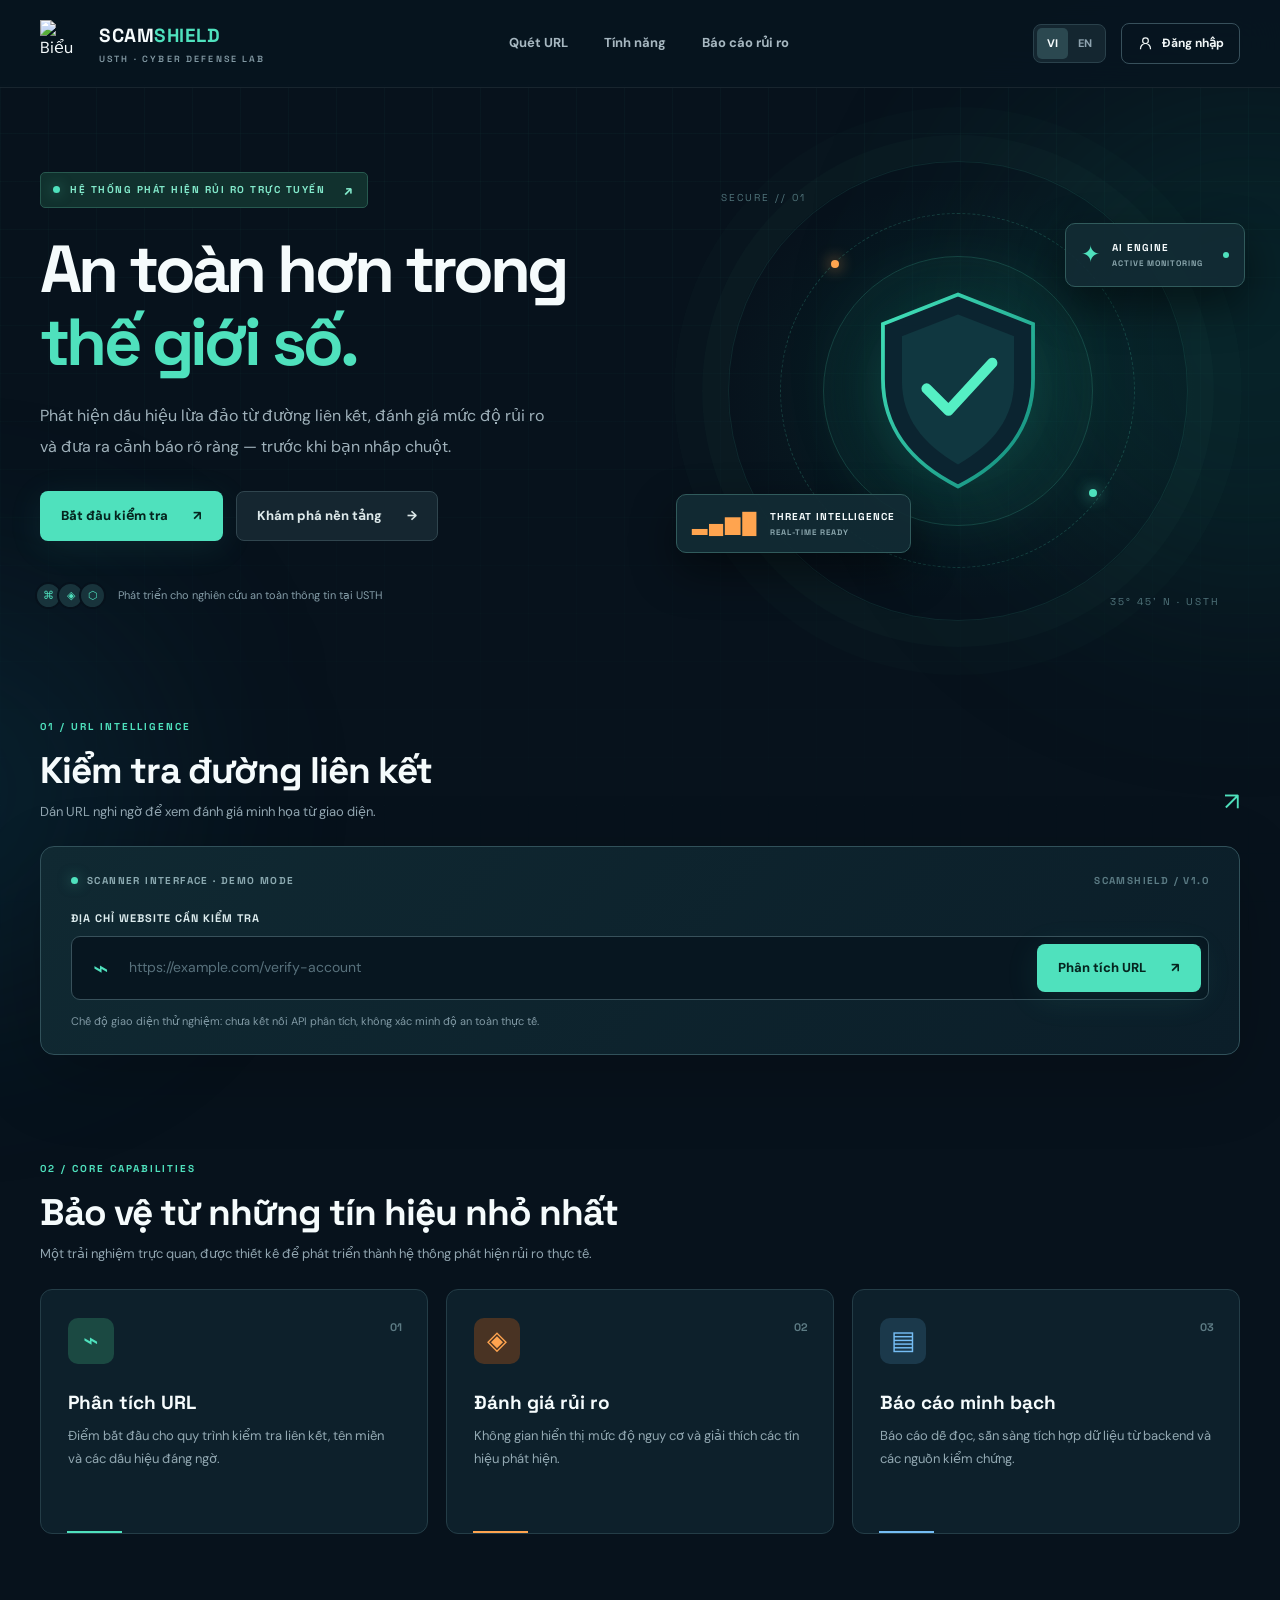
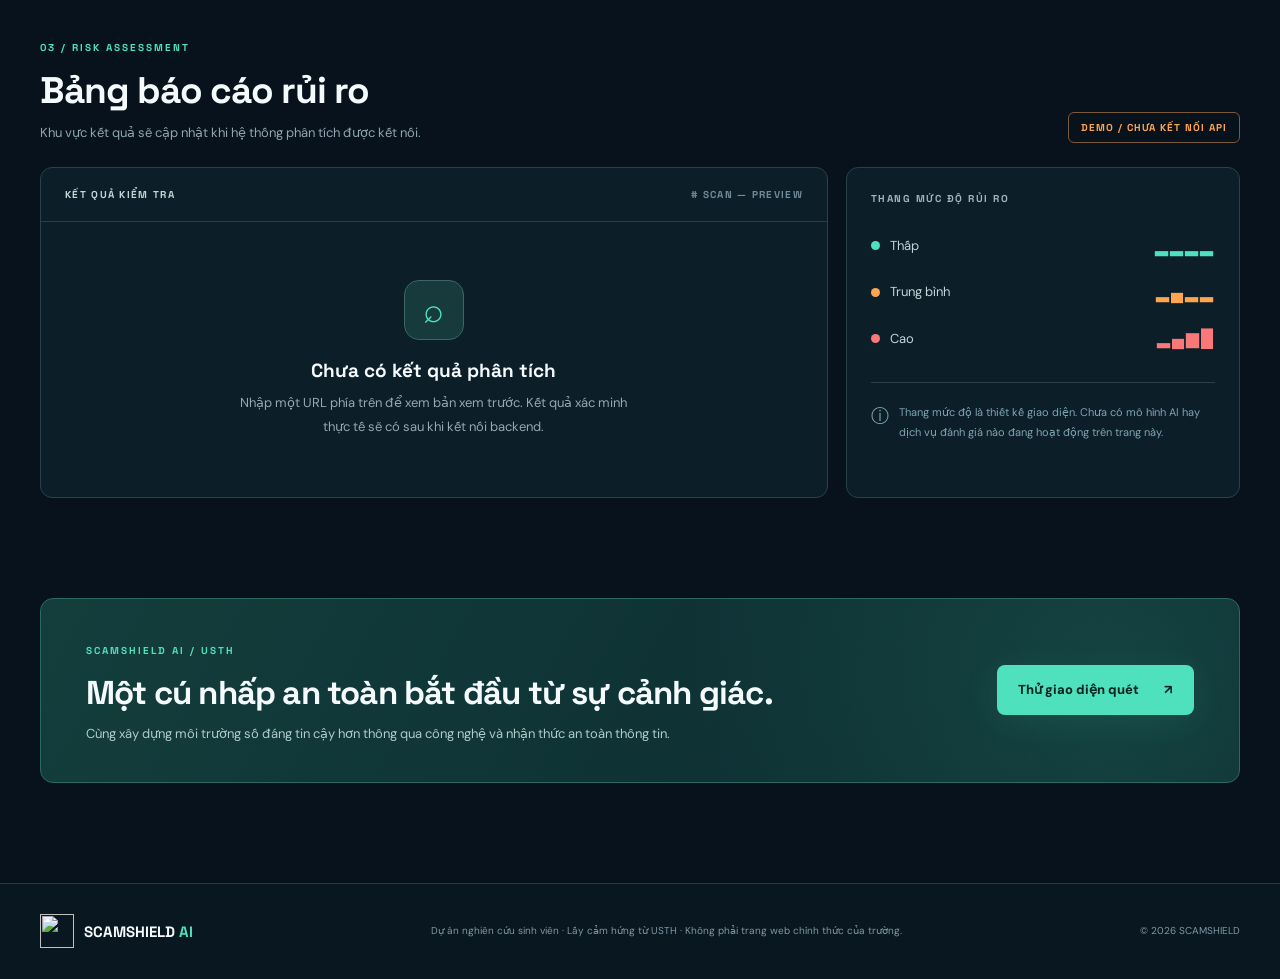
==== commit bb2cbf90: "Add files via upload" ====
--- a/index.html
+++ b/index.html
@@ -1,149 +1,69 @@
 <!doctype html>
 <html lang="vi">
 <head>
-  <meta charset="utf-8">
-  <meta name="viewport" content="width=device-width, initial-scale=1">
-  <title>ScamShield-AI – Phòng chống lừa đảo trực tuyến</title>
-  <meta name="description" content="Quét đường link, số điện thoại, số tài khoản để phát hiện dấu hiệu lừa đảo, kèm giải thích vì sao.">
-  <script>try { const t = localStorage.getItem("scamshield_theme"); if (t) document.documentElement.dataset.theme = t; } catch {}</script>
-  <link rel="preconnect" href="https://fonts.googleapis.com">
-  <link rel="preconnect" href="https://fonts.gstatic.com" crossorigin>
-  <link href="https://fonts.googleapis.com/css2?family=Be+Vietnam+Pro:wght@400;500;600;700;800&family=JetBrains+Mono:wght@400;600;700&display=swap" rel="stylesheet">
-  <link rel="stylesheet" href="css/style.css">
+  <meta charset="utf-8" />
+  <meta name="viewport" content="width=device-width, initial-scale=1" />
+  <meta name="theme-color" content="#07121c" />
+  <meta name="description" content="ScamShield AI — nền tảng hỗ trợ nhận diện và cảnh báo liên kết có nguy cơ lừa đảo trực tuyến." />
+  <title>ScamShield AI | USTH Cyber Defense</title>
+  <link rel="preconnect" href="https://fonts.googleapis.com" />
+  <link rel="preconnect" href="https://fonts.gstatic.com" crossorigin />
+  <link href="https://fonts.googleapis.com/css2?family=DM+Sans:wght@400;500;600;700&family=Space+Grotesk:wght@400;500;600;700&display=swap" rel="stylesheet" />
+  <link rel="stylesheet" href="styles.css" />
+  <script src="script.js" defer></script>
 </head>
-<body data-page="home">
-  <header id="site-header"></header>
-
-  <main>
-    <!-- ============ HERO + CHECKER ============ -->
-    <section class="hero" id="kiem-tra">
-      <div class="hero-grid" aria-hidden="true"></div>
-      <div class="radar" aria-hidden="true">
-        <span class="ring r1"></span><span class="ring r2"></span><span class="ring r3"></span>
-        <span class="sweep"></span>
-        <i class="blip b1"></i><i class="blip b2"></i><i class="blip b3"></i>
+<body>
+  <div class="ambient ambient-one" aria-hidden="true"></div><div class="ambient ambient-two" aria-hidden="true"></div>
+  <header class="site-header">
+    <div class="container header-inner">
+      <a class="brand" href="#home" aria-label="ScamShield AI home">
+        <img src="assets/usth-inspired-mark.svg" alt="Biểu tượng cách điệu lấy cảm hứng từ USTH" width="47" height="47" />
+        <span class="brand-type"><strong>SCAM<span>SHIELD</span></strong><small>USTH · CYBER DEFENSE LAB</small></span>
+      </a>
+      <nav class="main-nav" aria-label="Main navigation">
+        <a href="#scanner" data-i18n="navScan">Quét URL</a>
+        <a href="#features" data-i18n="navFeatures">Tính năng</a>
+        <a href="#report" data-i18n="navReport">Báo cáo rủi ro</a>
+      </nav>
+      <div class="header-actions">
+        <div class="language-toggle" role="group" aria-label="Language"><button type="button" class="lang-btn active" data-lang="vi" aria-pressed="true">VI</button><button type="button" class="lang-btn" data-lang="en" aria-pressed="false">EN</button></div>
+        <button class="login-btn" id="openLogin" type="button"><svg viewBox="0 0 24 24" aria-hidden="true"><path d="M12 12a4 4 0 1 0 0-8 4 4 0 0 0 0 8Zm-7 8v-1a7 7 0 0 1 14 0v1"/></svg><span data-i18n="login">Đăng nhập</span></button>
+        <button class="mobile-menu" id="menuToggle" aria-label="Toggle menu" aria-expanded="false">☰</button>
       </div>
-
-      <div class="container hero-inner">
-        <div class="hero-copy">
-          <p class="eyebrow"><span class="live-dot"></span>Hệ thống đang hoạt động · phân tích ngay trên trình duyệt</p>
-          <h1>Quét trước khi <span class="glow">tin</span>.<br>Kiểm tra trước khi <span class="glow">chuyển tiền</span>.</h1>
-          <p class="lead">Dán đường link, số điện thoại hoặc số tài khoản. ScamShield tách cấu trúc, chấm điểm rủi ro và cho bạn biết <em>vì sao</em>.</p>
-        </div>
-
-        <div class="checker">
-          <div class="checker-head">
-            <div class="tabs" role="tablist">
-              <button class="tab active" data-type="url" role="tab">
-                <svg viewBox="0 0 24 24" width="16" height="16" fill="none" stroke="currentColor" stroke-width="2"><circle cx="12" cy="12" r="9"/><path d="M3 12h18M12 3c2.5 2.7 2.5 15.3 0 18M12 3c-2.5 2.7-2.5 15.3 0 18"/></svg>
-                Website
-              </button>
-              <button class="tab" data-type="phone" role="tab">
-                <svg viewBox="0 0 24 24" width="16" height="16" fill="none" stroke="currentColor" stroke-width="2" stroke-linejoin="round"><path d="M5 3h4l2 5-2.5 1.5a11 11 0 0 0 6 6L16 13l5 2v4a2 2 0 0 1-2 2A16 16 0 0 1 3 5a2 2 0 0 1 2-2z"/></svg>
-                Số điện thoại
-              </button>
-              <button class="tab" data-type="bank" role="tab">
-                <svg viewBox="0 0 24 24" width="16" height="16" fill="none" stroke="currentColor" stroke-width="2" stroke-linejoin="round"><path d="M3 10 12 4l9 6M5 10v8M9.5 10v8M14.5 10v8M19 10v8M3 20h18"/></svg>
-                Số tài khoản
-              </button>
-            </div>
-            <span class="checker-status mono">scan://ready</span>
-          </div>
-          <form id="checkForm" class="check-form">
-            <label class="input-wrap">
-              <span class="prompt mono" aria-hidden="true">&gt;</span>
-              <input id="checkInput" type="text" autocomplete="off" spellcheck="false" placeholder="Ví dụ: https://vietcombank-xacthuc.top/login" required>
-            </label>
-            <button class="btn btn-primary btn-scan" type="submit">
-              <svg viewBox="0 0 24 24" width="18" height="18" fill="none" stroke="currentColor" stroke-width="2.2" stroke-linecap="round"><circle cx="11" cy="11" r="6.5"/><path d="m20 20-4.2-4.2"/></svg>
-              Quét
-            </button>
-          </form>
-          <div id="checkResult" class="result" hidden></div>
-          <p class="hint">Thử nhanh:
-            <a href="#" class="try" data-type="url">vietcombank-xacthuc.top/login</a>
-            <a href="#" class="try" data-type="url">vietc0mbank.com</a>
-            <a href="#" class="try" data-type="url">paypal.secure-login.xyz/signin</a>
-            <a href="#" class="try" data-type="url">ib.techcombank.com.vn</a>
-            <a href="#" class="try" data-type="phone">0899 123 456</a>
-            <a href="#" class="try" data-type="bank">1903 6688 9999</a>
-          </p>
-        </div>
-
-        <div class="stats">
-          <div class="stat"><strong class="mono" data-count="53116">0</strong><span>bản ghi URL bối cảnh Việt Nam (PhishVN)</span></div>
-          <div class="stat"><strong class="mono" data-count="235795">0</strong><span>URL lừa đảo &amp; hợp lệ quốc tế (PhiUSIIL)</span></div>
-          <div class="stat"><strong class="mono" id="statBrands" data-count="0">0</strong><span>thương hiệu được giám sát giả mạo</span></div>
-          <div class="stat"><strong class="mono" id="statKeywords" data-count="0">0</strong><span>từ khoá lừa đảo trong từ điển</span></div>
-        </div>
-        <p class="stats-src">Nguồn dữ liệu: PhishVN – Mendeley Data v4 (CC BY 4.0) · PhiUSIIL – UCI #967 (CC BY 4.0)</p>
+    </div>
+  </header>
+  <main id="home">
+    <section class="hero container">
+      <div class="hero-copy">
+        <div class="eyebrow"><span class="status-dot"></span><span data-i18n="eyebrow">HỆ THỐNG PHÁT HIỆN RỦI RO TRỰC TUYẾN</span><span class="eyebrow-arrow">↗</span></div>
+        <h1 data-i18n-html="heroTitle">An toàn hơn trong<br><span>thế giới số.</span></h1>
+        <p class="hero-description" data-i18n="heroDescription">Phát hiện dấu hiệu lừa đảo từ đường liên kết, đánh giá mức độ rủi ro và đưa ra cảnh báo rõ ràng — trước khi bạn nhấp chuột.</p>
+        <div class="hero-buttons"><a href="#scanner" class="button button-primary"><span data-i18n="startScan">Bắt đầu kiểm tra</span><span aria-hidden="true">↗</span></a><a href="#features" class="button button-ghost"><span data-i18n="learnMore">Khám phá nền tảng</span><span aria-hidden="true">→</span></a></div>
+        <div class="hero-trust"><div class="trust-icons"><span>⌘</span><span>◈</span><span>⬡</span></div><span data-i18n="trustText">Phát triển cho nghiên cứu an toàn thông tin tại USTH</span></div>
+      </div>
+      <div class="hero-visual" aria-hidden="true">
+        <div class="orbital orbital-outer"></div><div class="orbital orbital-middle"></div><div class="orbital orbital-inner"></div>
+        <div class="hero-shield"><svg viewBox="0 0 200 220"><defs><linearGradient id="shieldGrad" x1="0" x2="1" y1="0" y2="1"><stop stop-color="#43e3bb"/><stop offset="1" stop-color="#128a7b"/></linearGradient></defs><path d="M100 9 179 40v58c0 52-31 89-79 113C52 187 21 150 21 98V40L100 9Z" fill="#0b2430" stroke="url(#shieldGrad)" stroke-width="4"/><path d="M100 30 159 53v47c0 39-22 66-59 88-37-22-59-49-59-88V53l59-23Z" fill="#123d44" opacity=".8"/><path d="m67 108 23 23 46-50" fill="none" stroke="#55efc4" stroke-width="11" stroke-linecap="round" stroke-linejoin="round"/></svg></div>
+        <div class="floating-chip chip-top"><span class="chip-icon">✦</span><span><b>AI ENGINE</b><small>ACTIVE MONITORING</small></span><span class="chip-light"></span></div>
+        <div class="floating-chip chip-bottom"><span class="mini-signal">▂▄▆█</span><span><b>THREAT INTELLIGENCE</b><small>REAL-TIME READY</small></span></div>
+        <span class="visual-coordinate coordinate-one">SECURE // 01</span><span class="visual-coordinate coordinate-two">35° 45' N · USTH</span>
       </div>
     </section>
-
-    <!-- ============ KHÁM PHÁ ============ -->
-    <section class="section alt">
-      <div class="container">
-        <div class="section-head reveal">
-          <div>
-            <p class="kicker mono">// Khám phá</p>
-            <h2>Công cụ &amp; kiến thức</h2>
-          </div>
-          <p class="muted">Mỗi phần là một trang riêng – chọn điều bạn cần.</p>
-        </div>
-        <div class="grid tiles-grid">
-          <a class="card tile reveal" href="tin-nhan.html">
-            <span class="tile-icon">💬</span>
-            <h3>Phân tích tin nhắn</h3>
-            <p>Dán SMS, Zalo, email đáng ngờ để tìm dấu hiệu lừa đảo và link giả trong đó.</p>
-            <span class="tile-go">Mở công cụ →</span>
-          </a>
-          <a class="card tile reveal" href="canh-bao.html">
-            <span class="tile-icon">📡</span>
-            <h3>Cảnh báo &amp; thủ đoạn</h3>
-            <p>Tin cảnh báo mới nhất, 8 thủ đoạn phổ biến và 6 nguyên tắc vàng.</p>
-            <span class="tile-go">Xem cảnh báo →</span>
-          </a>
-          <a class="card tile reveal" href="ung-pho.html">
-            <span class="tile-icon">🚨</span>
-            <h3>Lỡ bị lừa?</h3>
-            <p>5 bước cần làm ngay và các số điện thoại khẩn cấp.</p>
-            <span class="tile-go">Xem hướng dẫn →</span>
-          </a>
-          <a class="card tile reveal" href="bao-cao.html">
-            <span class="tile-icon">📝</span>
-            <h3>Báo cáo lừa đảo</h3>
-            <p>Gửi link, số điện thoại, số tài khoản lừa đảo để cảnh báo cộng đồng.</p>
-            <span class="tile-go">Gửi báo cáo →</span>
-          </a>
-        </div>
+    <section class="scanner-section container" id="scanner">
+      <div class="section-heading"><div><span class="section-kicker">01 / URL INTELLIGENCE</span><h2 data-i18n="scannerTitle">Kiểm tra đường liên kết</h2><p data-i18n="scannerDescription">Dán URL nghi ngờ để xem đánh giá minh họa từ giao diện.</p></div><span class="section-icon">↗</span></div>
+      <div class="scanner-card"><div class="scanner-topline"><span><span class="pulse-dot"></span><span data-i18n="scannerOnline">SCANNER INTERFACE · DEMO MODE</span></span><span class="mono">SCAMSHIELD / V1.0</span></div>
+        <form id="scanForm" novalidate><label for="urlInput" data-i18n="inputLabel">ĐỊA CHỈ WEBSITE CẦN KIỂM TRA</label><div class="scan-field"><span class="url-icon">⌁</span><input id="urlInput" type="url" inputmode="url" autocomplete="url" placeholder="https://example.com/verify-account" aria-describedby="scanHint" required /><button type="submit" class="button button-primary scan-submit"><span data-i18n="analyze">Phân tích URL</span><span>↗</span></button></div><p id="scanHint" class="field-hint" data-i18n="scanHint">Chế độ giao diện thử nghiệm: chưa kết nối API phân tích, không xác minh độ an toàn thực tế.</p><p id="formError" class="form-error" role="alert" hidden></p></form>
       </div>
     </section>
-
-    <!-- ============ CTA ĐÀO TẠO ============ -->
-    <section class="section">
-      <div class="container">
-        <a class="cta-training panel spot reveal" href="dao-tao.html">
-          <div class="cta-icon">🎓</div>
-          <div>
-            <p class="kicker mono">// Đào tạo</p>
-            <h2>Khoá học phòng chống lừa đảo</h2>
-            <p class="muted">6 bài học ngắn với ví dụ thật, câu hỏi tình huống và bài kiểm tra cuối khoá có chứng nhận.</p>
-            <p class="small" id="trainingProgress"></p>
-          </div>
-          <span class="btn btn-primary">Bắt đầu học →</span>
-        </a>
-      </div>
+    <section class="features-section container" id="features"><div class="section-heading"><div><span class="section-kicker">02 / CORE CAPABILITIES</span><h2 data-i18n="featuresTitle">Bảo vệ từ những tín hiệu nhỏ nhất</h2><p data-i18n="featuresDescription">Một trải nghiệm trực quan, được thiết kế để phát triển thành hệ thống phát hiện rủi ro thực tế.</p></div></div>
+      <div class="feature-grid"><article class="feature-card"><div class="feature-symbol teal">⌁</div><span class="feature-number">01</span><h3 data-i18n="feature1Title">Phân tích URL</h3><p data-i18n="feature1Body">Điểm bắt đầu cho quy trình kiểm tra liên kết, tên miền và các dấu hiệu đáng ngờ.</p><span class="feature-line"></span></article><article class="feature-card"><div class="feature-symbol orange">◈</div><span class="feature-number">02</span><h3 data-i18n="feature2Title">Đánh giá rủi ro</h3><p data-i18n="feature2Body">Không gian hiển thị mức độ nguy cơ và giải thích các tín hiệu phát hiện.</p><span class="feature-line orange-line"></span></article><article class="feature-card"><div class="feature-symbol blue">▤</div><span class="feature-number">03</span><h3 data-i18n="feature3Title">Báo cáo minh bạch</h3><p data-i18n="feature3Body">Báo cáo dễ đọc, sẵn sàng tích hợp dữ liệu từ backend và các nguồn kiểm chứng.</p><span class="feature-line blue-line"></span></article></div>
     </section>
+    <section class="report-section container" id="report"><div class="section-heading"><div><span class="section-kicker">03 / RISK ASSESSMENT</span><h2 data-i18n="reportTitle">Bảng báo cáo rủi ro</h2><p data-i18n="reportDescription">Khu vực kết quả sẽ cập nhật khi hệ thống phân tích được kết nối.</p></div><span class="demo-tag" data-i18n="demoBadge">DEMO / CHƯA KẾT NỐI API</span></div>
+      <div class="report-grid"><div class="report-main"><div class="report-header"><span data-i18n="latestAssessment">KẾT QUẢ KIỂM TRA</span><span class="report-id"># SCAN — PREVIEW</span></div><div class="report-empty" id="reportResult"><div class="report-empty-icon">⌕</div><h3 data-i18n="emptyTitle">Chưa có kết quả phân tích</h3><p data-i18n="emptyBody">Nhập một URL phía trên để xem bản xem trước. Kết quả xác minh thực tế sẽ có sau khi kết nối backend.</p></div></div><aside class="report-side"><div class="side-label" data-i18n="riskLevels">THANG MỨC ĐỘ RỦI RO</div><div class="risk-item"><span class="risk-dot green"></span><span data-i18n="riskLow">Thấp</span><span class="risk-bars low">▂▂▂▂</span></div><div class="risk-item"><span class="risk-dot amber"></span><span data-i18n="riskMedium">Trung bình</span><span class="risk-bars medium">▂▄▂▂</span></div><div class="risk-item"><span class="risk-dot red"></span><span data-i18n="riskHigh">Cao</span><span class="risk-bars high">▂▄▆█</span></div><div class="side-divider"></div><div class="info-note"><span>ⓘ</span><p data-i18n="riskNote">Thang mức độ là thiết kế giao diện. Chưa có mô hình AI hay dịch vụ đánh giá nào đang hoạt động trên trang này.</p></div></aside></div>
+    </section>
+    <section class="cta-section container"><div class="cta-panel"><div><span class="section-kicker">SCAMSHIELD AI / USTH</span><h2 data-i18n="ctaTitle">Một cú nhấp an toàn bắt đầu từ sự cảnh giác.</h2><p data-i18n="ctaBody">Cùng xây dựng môi trường số đáng tin cậy hơn thông qua công nghệ và nhận thức an toàn thông tin.</p></div><a href="#scanner" class="button button-primary"><span data-i18n="ctaButton">Thử giao diện quét</span><span>↗</span></a></div></section>
   </main>
-
-  <footer id="site-footer"></footer>
-
-  <script src="js/dictionaries.js"></script>
-  <script src="js/url-analyzer.js"></script>
-  <script src="js/data.js"></script>
-  <script src="js/training-data.js"></script>
-  <script src="js/common.js"></script>
-  <script src="js/scan.js"></script>
-  <script src="js/home.js"></script>
+  <footer class="site-footer"><div class="container footer-inner"><div class="footer-brand"><img src="assets/usth-inspired-mark.svg" alt="" width="34" height="34"/><span>SCAMSHIELD <b>AI</b></span></div><p data-i18n="footerText">Dự án nghiên cứu sinh viên · Lấy cảm hứng từ USTH · Không phải trang web chính thức của trường.</p><span>© <span id="year"></span> SCAMSHIELD</span></div></footer>
+  <dialog id="loginDialog" class="login-dialog" aria-labelledby="loginTitle"><div class="dialog-header"><div><span class="section-kicker">SCAMSHIELD ACCOUNT</span><h2 id="loginTitle" data-i18n="loginTitle">Đăng nhập</h2></div><button id="closeLogin" type="button" class="close-dialog" aria-label="Close">×</button></div><form id="loginForm"><label for="email" data-i18n="emailLabel">Email</label><input id="email" type="email" placeholder="name@example.com" required autocomplete="email"/><label for="password" data-i18n="passwordLabel">Mật khẩu</label><input id="password" type="password" placeholder="••••••••" required autocomplete="current-password"/><button class="button button-primary login-submit" type="submit" data-i18n="login">Đăng nhập</button><p id="loginMessage" role="status" class="dialog-message" data-i18n="loginDemo">Giao diện minh họa. Chưa có hệ thống xác thực, dữ liệu đăng nhập không được gửi đi.</p></form></dialog>
 </body>
 </html>
--- a/styles.css
+++ b/styles.css
@@ -0,0 +1 @@
+:root{--bg:#07121c;--bg2:#0c1c28;--panel:#0d1e29;--panel2:#112630;--line:#243744;--muted:#91a5b0;--white:#f5fbfc;--teal:#4fe1bd;--orange:#ffa44f;--blue:#75bdf4;--red:#fa7978}*{box-sizing:border-box}html{scroll-behavior:smooth}body{margin:0;background:var(--bg);color:var(--white);font-family:'DM Sans',sans-serif;line-height:1.55;overflow-x:hidden}button,input{font:inherit}button{cursor:pointer}a{text-decoration:none;color:inherit}svg{display:block}.container{width:min(1200px,calc(100% - 64px));margin-inline:auto}.ambient{pointer-events:none;position:absolute;z-index:-1;border-radius:50%;filter:blur(100px)}.ambient-one{width:520px;height:520px;top:80px;right:-230px;background:#0c655a33}.ambient-two{width:400px;height:400px;top:590px;left:-250px;background:#0a567033}body:before{content:"";position:absolute;inset:85px 0 auto;height:900px;pointer-events:none;z-index:-2;background-image:linear-gradient(#4fe1bd08 1px,transparent 1px),linear-gradient(90deg,#4fe1bd08 1px,transparent 1px);background-size:48px 48px;mask-image:linear-gradient(#000,transparent)}.site-header{height:88px;border-bottom:1px solid #ffffff12;background:#081620dc;backdrop-filter:blur(20px);position:sticky;top:0;z-index:30}.header-inner{height:100%;display:flex;align-items:center;justify-content:space-between;gap:24px}.brand{display:flex;align-items:center;gap:12px;flex-shrink:0}.brand-type{display:flex;flex-direction:column;line-height:1.15}.brand-type strong{font:700 19px 'Space Grotesk',sans-serif;letter-spacing:.5px}.brand-type strong span{color:var(--teal)}.brand-type small{font:600 9px 'Space Grotesk',sans-serif;letter-spacing:2.15px;color:#849ba5;margin-top:5px}.main-nav{display:flex;gap:36px}.main-nav a{color:#a7b8c1;font-size:13px;font-weight:700;transition:color .2s}.main-nav a:hover{color:var(--teal)}.header-actions{display:flex;align-items:center;gap:15px}.language-toggle{display:flex;padding:3px;background:#142630;border:1px solid #2a414b;border-radius:8px}.lang-btn{background:none;border:0;color:#8ea3af;font-size:11px;font-weight:800;padding:7px 10px;border-radius:5px}.lang-btn.active{background:#2b4850;color:var(--white)}.login-btn{display:flex;gap:8px;align-items:center;background:transparent;border:1px solid #37505b;border-radius:8px;color:#f2f8f8;padding:10px 15px;font-weight:700;font-size:12px}.login-btn svg{width:17px;height:17px;fill:none;stroke:currentColor;stroke-width:1.7}.login-btn:hover{border-color:var(--teal)}.mobile-menu{display:none;background:none;border:0;color:white;font-size:25px}.hero{min-height:620px;display:grid;grid-template-columns:1.06fr .94fr;align-items:center;position:relative;padding-top:55px;padding-bottom:75px}.hero-copy{position:relative;z-index:2}.eyebrow{display:inline-flex;align-items:center;gap:10px;background:#11312e;border:1px solid #27594f;color:#82e9cb;padding:8px 12px;border-radius:5px;font:700 10px 'Space Grotesk',sans-serif;letter-spacing:1.5px}.status-dot,.pulse-dot{display:inline-block;width:7px;height:7px;background:var(--teal);border-radius:50%;box-shadow:0 0 13px #4fe1bd80}.eyebrow-arrow{margin-left:9px;font-size:14px}h1,h2,h3,p{margin-top:0}.hero h1{font:700 clamp(43px,5.2vw,76px)/1.1 'Space Grotesk',sans-serif;letter-spacing:-3.6px;margin:25px 0 22px}.hero h1 span{color:var(--teal)}.hero-description{max-width:520px;color:#9fb1ba;font-size:16px;line-height:1.9;margin-bottom:29px}.hero-buttons{display:flex;gap:13px;flex-wrap:wrap}.button{border-radius:8px;padding:14px 20px;display:inline-flex;align-items:center;justify-content:center;gap:25px;font-weight:800;font-size:13px;border:1px solid transparent;transition:transform .2s,background .2s}.button:hover{transform:translateY(-2px)}.button-primary{background:var(--teal);color:#05251f;box-shadow:0 6px 35px #4fe1bd18}.button-primary:hover{background:#7af1d3}.button-ghost{background:#152630;color:#dce8e9;border-color:#30454e}.button-ghost:hover{border-color:#63817d}.hero-trust{display:flex;align-items:center;gap:12px;color:#849ca7;font-size:11px;margin-top:41px}.trust-icons{display:flex}.trust-icons span{display:grid;place-items:center;width:27px;height:27px;background:#18333b;border:2px solid var(--bg);border-radius:50%;margin-left:-5px;color:var(--teal)}.hero-visual{height:495px;position:relative;display:grid;place-items:center;background:radial-gradient(ellipse at center,#0d645130 0%,transparent 60%)}.orbital{position:absolute;border:1px solid #4bd5b51c;border-radius:50%;aspect-ratio:1}.orbital-outer{width:460px;box-shadow:0 0 0 26px #4bd5b506,0 0 0 54px #4bd5b503}.orbital-middle{width:355px;border-style:dashed;border-color:#4bd5b536;animation:spin 65s linear infinite}.orbital-inner{width:270px;border-color:#4bd5b533;box-shadow:inset 0 0 50px #4bd5b510}.orbital-middle:before,.orbital-middle:after{content:"";position:absolute;width:8px;height:8px;background:var(--orange);border-radius:50%;top:13%;left:14%;box-shadow:0 0 15px var(--orange)}.orbital-middle:after{background:var(--teal);top:78%;left:87%;box-shadow:0 0 15px var(--teal)}@keyframes spin{to{transform:rotate(360deg)}}.hero-shield{width:190px;filter:drop-shadow(0 10px 45px #23e1b93d);z-index:2}.hero-shield svg{width:100%}.floating-chip{position:absolute;display:flex;align-items:center;gap:12px;background:#122b34e8;border:1px solid #315b5c;border-radius:10px;padding:13px 15px;box-shadow:0 18px 45px #0007;z-index:3}.floating-chip b,.floating-chip small{display:block;font:700 10px 'Space Grotesk',sans-serif;letter-spacing:1px}.floating-chip small{font-size:8px;color:#8ba7ae;margin-top:4px}.chip-top{top:80px;right:-5px}.chip-bottom{bottom:85px;left:0}.chip-icon{color:var(--teal);font-size:23px}.chip-light{background:var(--teal);width:6px;height:6px;border-radius:50%;margin-left:8px}.mini-signal{color:var(--orange);font-size:20px;letter-spacing:2px}.visual-coordinate{position:absolute;font:10px 'Space Grotesk';letter-spacing:2px;color:#50737a}.coordinate-one{top:48px;left:45px}.coordinate-two{bottom:30px;right:20px}.scanner-section,.features-section,.report-section{scroll-margin-top:110px}.section-heading{display:flex;align-items:end;justify-content:space-between;margin-bottom:24px;gap:20px}.section-kicker{font:700 10px 'Space Grotesk';letter-spacing:2px;color:var(--teal)}.section-heading h2{font:700 clamp(25px,3vw,37px)/1.25 'Space Grotesk';letter-spacing:-1px;margin:10px 0 8px}.section-heading p{color:var(--muted);font-size:13px;margin:0}.section-icon{font-size:25px;color:var(--teal)}.scanner-card{background:linear-gradient(130deg,#102932,#0b1e29);border:1px solid #31515a;border-radius:14px;padding:27px 30px 24px;box-shadow:0 22px 75px #0003}.scanner-topline{display:flex;justify-content:space-between;gap:10px;color:#8caab1;font:700 10px 'Space Grotesk';letter-spacing:1.4px;padding-bottom:24px}.scanner-topline>span:first-child{display:flex;align-items:center;gap:9px}.mono{color:#5b7b84}.scanner-card label{display:block;font:700 11px 'Space Grotesk';letter-spacing:1px;color:#dcebed;margin-bottom:11px}.scan-field{display:flex;align-items:center;background:#071620;border:1px solid #38515b;border-radius:9px;padding:7px;gap:10px}.scan-field:focus-within{border-color:var(--teal)}.url-icon{font-size:26px;color:var(--teal);padding:0 8px 0 14px}.scan-field input{min-width:0;flex:1;border:0;outline:0;background:none;color:white;font-size:14px}.scan-field input::placeholder{color:#58717c}.scan-submit{padding:13px 20px;white-space:nowrap}.field-hint{color:#8099a4;font-size:11px;margin:13px 0 0}.form-error{color:#ffb4a4;font-size:12px;margin:10px 0 0}.features-section{padding-top:100px}.feature-grid{display:grid;grid-template-columns:repeat(3,1fr);gap:18px}.feature-card{background:#0d202b;border:1px solid #243d47;border-radius:12px;padding:28px 27px;position:relative;min-height:245px;transition:transform .2s,border-color .2s}.feature-card:hover{transform:translateY(-4px);border-color:#45766d}.feature-symbol{display:grid;place-items:center;width:46px;height:46px;border-radius:10px;font-size:26px;margin-bottom:26px}.feature-symbol.teal{background:#1b4942;color:var(--teal)}.feature-symbol.orange{background:#493323;color:var(--orange)}.feature-symbol.blue{background:#1b394b;color:var(--blue)}.feature-number{position:absolute;right:25px;top:30px;color:#5d7b84;font:700 11px 'Space Grotesk'}.feature-card h3{font:700 19px 'Space Grotesk';margin:0 0 9px}.feature-card p{font-size:13px;color:#92a8b2;line-height:1.8;margin:0 0 20px}.feature-line{position:absolute;bottom:0;left:26px;width:55px;height:2px;background:var(--teal)}.orange-line{background:var(--orange)}.blue-line{background:var(--blue)}.report-section{padding-top:100px}.demo-tag{border:1px solid #7d5a37;color:var(--orange);font:700 10px 'Space Grotesk';letter-spacing:1px;padding:8px 12px;border-radius:6px}.report-grid{display:grid;grid-template-columns:1.6fr .8fr;gap:18px}.report-main,.report-side{background:#0c1f29;border:1px solid #29414b;border-radius:12px}.report-header{display:flex;justify-content:space-between;gap:12px;padding:20px 24px;border-bottom:1px solid #263c46;font:700 10px 'Space Grotesk';letter-spacing:1.3px;color:#c2d6d9}.report-id{color:#708c96}.report-empty{min-height:275px;display:flex;flex-direction:column;align-items:center;justify-content:center;text-align:center;padding:30px}.report-empty-icon{display:grid;place-items:center;width:60px;height:60px;border:1px solid #3c6667;border-radius:15px;color:var(--teal);font-size:35px;margin-bottom:18px;background:#173a3d}.report-empty h3{font:700 19px 'Space Grotesk';margin-bottom:8px}.report-empty p{color:#92a8b2;max-width:410px;font-size:13px;line-height:1.8;margin:0}.report-side{padding:24px}.side-label{font:700 10px 'Space Grotesk';letter-spacing:1.5px;color:#9eb6be;margin-bottom:18px}.risk-item{display:flex;align-items:center;gap:10px;font-size:13px;color:#c3d4d9;padding:10px 0}.risk-dot{width:9px;height:9px;border-radius:50%}.green{background:var(--teal)}.amber{background:var(--orange)}.red{background:var(--red)}.risk-bars{margin-left:auto;font-size:17px;letter-spacing:2px}.risk-bars.low{color:var(--teal)}.risk-bars.medium{color:var(--orange)}.risk-bars.high{color:var(--red)}.side-divider{height:1px;background:#2a4049;margin:20px 0}.info-note{display:flex;align-items:start;gap:10px;color:#7fa4b1}.info-note span{font-size:18px}.info-note p{font-size:11px;line-height:1.8;margin:0}.preview-url{word-break:break-all;color:var(--teal);font-size:13px;margin-bottom:14px}.preview-warning{border:1px solid #705333;background:#33271c;color:#ffd5a8;border-radius:8px;padding:12px;font-size:12px;max-width:480px}.cta-section{padding:100px 0}.cta-panel{display:flex;align-items:center;justify-content:space-between;gap:35px;padding:38px 45px;border-radius:13px;background:radial-gradient(circle at 90% 50%,#22685c66,transparent 40%),linear-gradient(120deg,#133e3c,#0c292f);border:1px solid #2c6962}.cta-panel h2{font:700 clamp(23px,2.7vw,33px) 'Space Grotesk';letter-spacing:-.8px;margin:10px 0}.cta-panel p{font-size:13px;color:#b1cbcb;max-width:600px;margin:0}.cta-panel .button{white-space:nowrap}.site-footer{border-top:1px solid #233945;background:#091720}.footer-inner{display:flex;align-items:center;justify-content:space-between;gap:20px;min-height:95px}.footer-brand{display:flex;align-items:center;gap:10px;font:700 15px 'Space Grotesk';white-space:nowrap}.footer-brand b{color:var(--teal)}.footer-inner p,.footer-inner>span{font-size:10px;color:#8198a4;margin:0}.login-dialog{width:min(430px,calc(100% - 30px));background:#10242e;border:1px solid #386067;border-radius:15px;color:white;padding:28px;box-shadow:0 30px 90px #000a}.login-dialog::backdrop{background:#020b12c9;backdrop-filter:blur(6px)}.dialog-header{display:flex;justify-content:space-between;align-items:start}.dialog-header h2{font:700 27px 'Space Grotesk';margin:9px 0 23px}.close-dialog{background:none;border:0;color:#b4c9cf;font-size:27px}.login-dialog label{display:block;font-size:12px;font-weight:700;margin:15px 0 7px}.login-dialog input{width:100%;background:#071720;border:1px solid #38535e;border-radius:8px;color:white;padding:13px;outline:0}.login-dialog input:focus{border-color:var(--teal)}.login-submit{width:100%;margin-top:23px}.dialog-message{font-size:11px;color:#a6bac1;line-height:1.7;margin:16px 0 0}@media(max-width:980px){.main-nav{gap:16px}.hero{grid-template-columns:1fr .8fr}.hero h1{font-size:53px}.hero-visual{transform:scale(.82);transform-origin:center}.chip-top{right:-45px}.chip-bottom{left:-45px}}@media(max-width:760px){.container{width:min(100% - 36px,1200px)}.site-header{height:74px}.brand-type strong{font-size:16px}.brand-type small{font-size:7px;letter-spacing:1.5px}.brand img{width:39px}.main-nav{display:none;position:absolute;top:74px;left:0;right:0;padding:20px;background:#0d222c;border-bottom:1px solid #2a454f;flex-direction:column;gap:20px}.main-nav.open{display:flex}.mobile-menu{display:block}.login-btn{padding:9px}.login-btn span{display:none}.header-actions{gap:8px}.hero{display:flex;flex-direction:column;align-items:stretch;padding:60px 0 40px;min-height:unset}.hero h1{font-size:clamp(40px,10vw,58px);letter-spacing:-2.4px}.hero-visual{height:330px;transform:scale(.75);margin:-25px 0}.orbital-outer{width:390px}.orbital-middle{width:300px}.orbital-inner{width:235px}.hero-shield{width:165px}.chip-top{right:-15px;top:20px}.chip-bottom{bottom:20px;left:-5px}.features-section,.report-section{padding-top:65px}.feature-grid,.report-grid{grid-template-columns:1fr}.feature-card{min-height:215px}.scanner-card{padding:20px}.scanner-topline{font-size:8px}.mono{display:none}.scan-field{flex-wrap:wrap}.scan-field input{min-height:42px}.scan-submit{width:100%}.section-heading h2{font-size:28px}.cta-section{padding:65px 0}.cta-panel{padding:30px 24px;align-items:start;flex-direction:column}.footer-inner{flex-direction:column;align-items:start;padding:24px 0;gap:10px}}@media(prefers-reduced-motion:reduce){*,*:before,*:after{scroll-behavior:auto!important;animation:none!important;transition:none!important}}
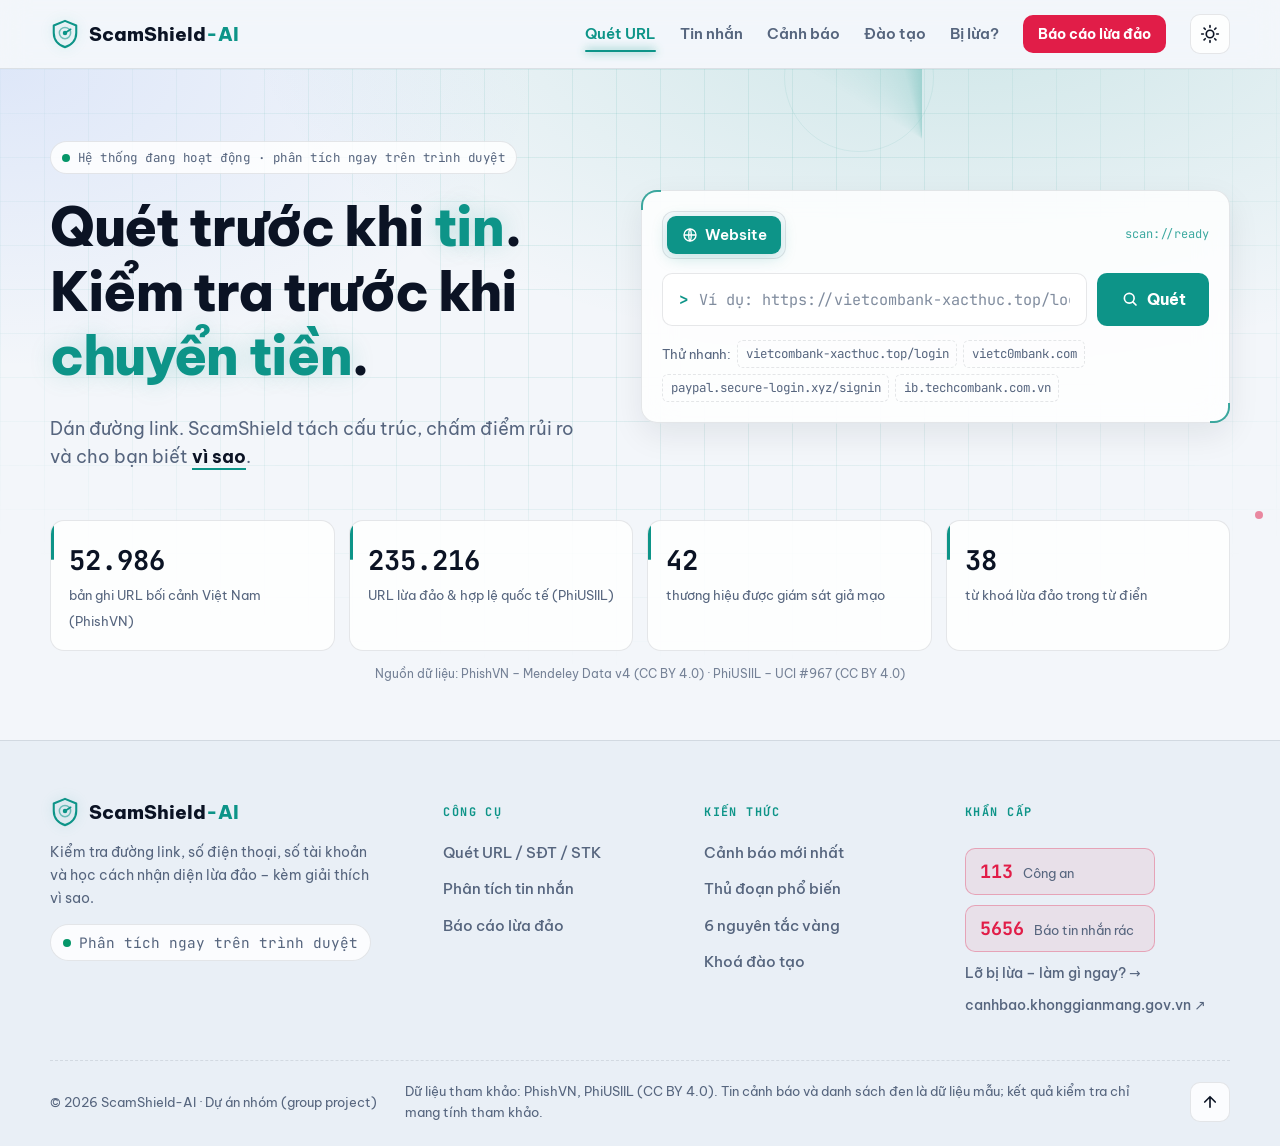
==== commit 1cf0da71: "Add files via upload" ====
--- a/index.html
+++ b/index.html
@@ -1,69 +1,96 @@
 <!doctype html>
 <html lang="vi">
 <head>
-  <meta charset="utf-8" />
-  <meta name="viewport" content="width=device-width, initial-scale=1" />
-  <meta name="theme-color" content="#07121c" />
-  <meta name="description" content="ScamShield AI — nền tảng hỗ trợ nhận diện và cảnh báo liên kết có nguy cơ lừa đảo trực tuyến." />
-  <title>ScamShield AI | USTH Cyber Defense</title>
-  <link rel="preconnect" href="https://fonts.googleapis.com" />
-  <link rel="preconnect" href="https://fonts.gstatic.com" crossorigin />
-  <link href="https://fonts.googleapis.com/css2?family=DM+Sans:wght@400;500;600;700&family=Space+Grotesk:wght@400;500;600;700&display=swap" rel="stylesheet" />
-  <link rel="stylesheet" href="styles.css" />
-  <script src="script.js" defer></script>
+  <meta charset="utf-8">
+  <meta name="viewport" content="width=device-width, initial-scale=1">
+  <title>ScamShield-AI – Phòng chống lừa đảo trực tuyến</title>
+  <meta name="description" data-i18n-content="metaDescription" content="Quét URL và xem báo cáo rủi ro dựa trên cấu trúc, từ khóa và dấu hiệu giả mạo.">
+
+  <!-- Giữ nguyên hai font chữ và stylesheet của frontend nhóm: Be Vietnam Pro + JetBrains Mono. -->
+  <link rel="preconnect" href="https://fonts.googleapis.com">
+  <link rel="preconnect" href="https://fonts.gstatic.com" crossorigin>
+  <link href="https://fonts.googleapis.com/css2?family=Be+Vietnam+Pro:wght@400;500;600;700;800&family=JetBrains+Mono:wght@400;600;700&display=swap" rel="stylesheet">
+  <link rel="stylesheet" href="css/style.css">
 </head>
-<body>
-  <div class="ambient ambient-one" aria-hidden="true"></div><div class="ambient ambient-two" aria-hidden="true"></div>
-  <header class="site-header">
-    <div class="container header-inner">
-      <a class="brand" href="#home" aria-label="ScamShield AI home">
-        <img src="assets/usth-inspired-mark.svg" alt="Biểu tượng cách điệu lấy cảm hứng từ USTH" width="47" height="47" />
-        <span class="brand-type"><strong>SCAM<span>SHIELD</span></strong><small>USTH · CYBER DEFENSE LAB</small></span>
-      </a>
-      <nav class="main-nav" aria-label="Main navigation">
-        <a href="#scanner" data-i18n="navScan">Quét URL</a>
-        <a href="#features" data-i18n="navFeatures">Tính năng</a>
-        <a href="#report" data-i18n="navReport">Báo cáo rủi ro</a>
-      </nav>
-      <div class="header-actions">
-        <div class="language-toggle" role="group" aria-label="Language"><button type="button" class="lang-btn active" data-lang="vi" aria-pressed="true">VI</button><button type="button" class="lang-btn" data-lang="en" aria-pressed="false">EN</button></div>
-        <button class="login-btn" id="openLogin" type="button"><svg viewBox="0 0 24 24" aria-hidden="true"><path d="M12 12a4 4 0 1 0 0-8 4 4 0 0 0 0 8Zm-7 8v-1a7 7 0 0 1 14 0v1"/></svg><span data-i18n="login">Đăng nhập</span></button>
-        <button class="mobile-menu" id="menuToggle" aria-label="Toggle menu" aria-expanded="false">☰</button>
+<body data-page="home">
+  <!-- Header được dựng từ common.js: logo nhóm, một liên kết Scan URL, nút VI/EN. -->
+  <header id="site-header"></header>
+
+  <main>
+    <!-- HERO: giữ nguyên background lưới, radar, hiệu ứng quét và bố cục 2 cột. -->
+    <section class="hero" id="kiem-tra">
+      <div class="hero-grid" aria-hidden="true"></div>
+      <div class="radar" aria-hidden="true">
+        <span class="ring r1"></span><span class="ring r2"></span><span class="ring r3"></span>
+        <span class="sweep"></span>
+        <i class="blip b1"></i><i class="blip b2"></i><i class="blip b3"></i>
       </div>
-    </div>
-  </header>
-  <main id="home">
-    <section class="hero container">
-      <div class="hero-copy">
-        <div class="eyebrow"><span class="status-dot"></span><span data-i18n="eyebrow">HỆ THỐNG PHÁT HIỆN RỦI RO TRỰC TUYẾN</span><span class="eyebrow-arrow">↗</span></div>
-        <h1 data-i18n-html="heroTitle">An toàn hơn trong<br><span>thế giới số.</span></h1>
-        <p class="hero-description" data-i18n="heroDescription">Phát hiện dấu hiệu lừa đảo từ đường liên kết, đánh giá mức độ rủi ro và đưa ra cảnh báo rõ ràng — trước khi bạn nhấp chuột.</p>
-        <div class="hero-buttons"><a href="#scanner" class="button button-primary"><span data-i18n="startScan">Bắt đầu kiểm tra</span><span aria-hidden="true">↗</span></a><a href="#features" class="button button-ghost"><span data-i18n="learnMore">Khám phá nền tảng</span><span aria-hidden="true">→</span></a></div>
-        <div class="hero-trust"><div class="trust-icons"><span>⌘</span><span>◈</span><span>⬡</span></div><span data-i18n="trustText">Phát triển cho nghiên cứu an toàn thông tin tại USTH</span></div>
-      </div>
-      <div class="hero-visual" aria-hidden="true">
-        <div class="orbital orbital-outer"></div><div class="orbital orbital-middle"></div><div class="orbital orbital-inner"></div>
-        <div class="hero-shield"><svg viewBox="0 0 200 220"><defs><linearGradient id="shieldGrad" x1="0" x2="1" y1="0" y2="1"><stop stop-color="#43e3bb"/><stop offset="1" stop-color="#128a7b"/></linearGradient></defs><path d="M100 9 179 40v58c0 52-31 89-79 113C52 187 21 150 21 98V40L100 9Z" fill="#0b2430" stroke="url(#shieldGrad)" stroke-width="4"/><path d="M100 30 159 53v47c0 39-22 66-59 88-37-22-59-49-59-88V53l59-23Z" fill="#123d44" opacity=".8"/><path d="m67 108 23 23 46-50" fill="none" stroke="#55efc4" stroke-width="11" stroke-linecap="round" stroke-linejoin="round"/></svg></div>
-        <div class="floating-chip chip-top"><span class="chip-icon">✦</span><span><b>AI ENGINE</b><small>ACTIVE MONITORING</small></span><span class="chip-light"></span></div>
-        <div class="floating-chip chip-bottom"><span class="mini-signal">▂▄▆█</span><span><b>THREAT INTELLIGENCE</b><small>REAL-TIME READY</small></span></div>
-        <span class="visual-coordinate coordinate-one">SECURE // 01</span><span class="visual-coordinate coordinate-two">35° 45' N · USTH</span>
+
+      <div class="container hero-inner">
+        <div class="hero-copy">
+          <p class="eyebrow"><span class="live-dot"></span><span data-i18n="systemStatus">Hệ thống đang hoạt động · phân tích ngay trên trình duyệt</span></p>
+          <h1 data-i18n-html="heroTitle">Quét trước khi <span class="glow">tin</span>.<br>Kiểm tra trước khi <span class="glow">chuyển tiền</span>.</h1>
+          <p class="lead" data-i18n-html="heroLead">Dán đường link. ScamShield tách cấu trúc, chấm điểm rủi ro và cho bạn biết <em>vì sao</em>.</p>
+        </div>
+
+        <!-- CHECKER: giữ lại chế độ URL, loại bỏ chế độ số điện thoại / tài khoản. -->
+        <div class="checker">
+          <div class="checker-head">
+            <div class="tabs" role="group" aria-label="Loại phân tích">
+              <span class="tab active" aria-current="true">
+                <svg viewBox="0 0 24 24" width="16" height="16" fill="none" stroke="currentColor" stroke-width="2" aria-hidden="true"><circle cx="12" cy="12" r="9"/><path d="M3 12h18M12 3c2.5 2.7 2.5 15.3 0 18M12 3c-2.5 2.7-2.5 15.3 0 18"/></svg>
+                <span data-i18n="websiteTab">Website</span>
+              </span>
+            </div>
+            <span class="checker-status mono" aria-live="polite">scan://ready</span>
+          </div>
+
+          <!-- Form quét URL: giữ nguyên các ID để dùng lại phần kết quả trong code gốc. -->
+          <form id="checkForm" class="check-form">
+            <label class="input-wrap">
+              <span class="prompt mono" aria-hidden="true">&gt;</span>
+              <input id="checkInput" type="text" autocomplete="off" spellcheck="false" aria-label="URL" data-i18n-placeholder="inputPlaceholder" placeholder="Ví dụ: https://vietcombank-xacthuc.top/login" required>
+            </label>
+            <button class="btn btn-primary btn-scan" type="submit">
+              <svg viewBox="0 0 24 24" width="18" height="18" fill="none" stroke="currentColor" stroke-width="2.2" stroke-linecap="round" aria-hidden="true"><circle cx="11" cy="11" r="6.5"/><path d="m20 20-4.2-4.2"/></svg>
+              <span data-i18n="scanButton">Quét</span>
+            </button>
+          </form>
+
+          <!-- Kết quả được scan.js tự dựng: mức rủi ro, tên miền, biểu đồ, lý do. -->
+          <div id="checkResult" class="result" aria-live="polite" hidden></div>
+
+          <!-- Mẫu URL CHỈ được đưa vào bộ phân tích cục bộ; không mở truy cập URL mẫu. -->
+          <p class="hint"><span data-i18n="quickTry">Thử nhanh:</span>
+            <a href="#" class="try" data-type="url">vietcombank-xacthuc.top/login</a>
+            <a href="#" class="try" data-type="url">vietc0mbank.com</a>
+            <a href="#" class="try" data-type="url">paypal.secure-login.xyz/signin</a>
+            <a href="#" class="try" data-type="url">ib.techcombank.com.vn</a>
+          </p>
+        </div>
+
+        <!-- Bộ đếm được giữ từ giao diện gốc; số liệu là số hiển thị mẫu của nhóm, chưa kết nối backend. -->
+        <div class="stats">
+          <div class="stat"><strong class="mono" data-count="53116">0</strong><span data-i18n="statPhishVN">bản ghi URL bối cảnh Việt Nam (PhishVN)</span></div>
+          <div class="stat"><strong class="mono" data-count="235795">0</strong><span data-i18n="statPhiUSIIL">URL lừa đảo &amp; hợp lệ quốc tế (PhiUSIIL)</span></div>
+          <div class="stat"><strong class="mono" id="statBrands" data-count="0">0</strong><span data-i18n="statBrands">thương hiệu được giám sát giả mạo</span></div>
+          <div class="stat"><strong class="mono" id="statKeywords" data-count="0">0</strong><span data-i18n="statKeywords">từ khoá lừa đảo trong từ điển</span></div>
+        </div>
+        <p class="stats-src" data-i18n="statSources">Nguồn dữ liệu: PhishVN – Mendeley Data v4 (CC BY 4.0) · PhiUSIIL – UCI #967 (CC BY 4.0)</p>
       </div>
     </section>
-    <section class="scanner-section container" id="scanner">
-      <div class="section-heading"><div><span class="section-kicker">01 / URL INTELLIGENCE</span><h2 data-i18n="scannerTitle">Kiểm tra đường liên kết</h2><p data-i18n="scannerDescription">Dán URL nghi ngờ để xem đánh giá minh họa từ giao diện.</p></div><span class="section-icon">↗</span></div>
-      <div class="scanner-card"><div class="scanner-topline"><span><span class="pulse-dot"></span><span data-i18n="scannerOnline">SCANNER INTERFACE · DEMO MODE</span></span><span class="mono">SCAMSHIELD / V1.0</span></div>
-        <form id="scanForm" novalidate><label for="urlInput" data-i18n="inputLabel">ĐỊA CHỈ WEBSITE CẦN KIỂM TRA</label><div class="scan-field"><span class="url-icon">⌁</span><input id="urlInput" type="url" inputmode="url" autocomplete="url" placeholder="https://example.com/verify-account" aria-describedby="scanHint" required /><button type="submit" class="button button-primary scan-submit"><span data-i18n="analyze">Phân tích URL</span><span>↗</span></button></div><p id="scanHint" class="field-hint" data-i18n="scanHint">Chế độ giao diện thử nghiệm: chưa kết nối API phân tích, không xác minh độ an toàn thực tế.</p><p id="formError" class="form-error" role="alert" hidden></p></form>
-      </div>
-    </section>
-    <section class="features-section container" id="features"><div class="section-heading"><div><span class="section-kicker">02 / CORE CAPABILITIES</span><h2 data-i18n="featuresTitle">Bảo vệ từ những tín hiệu nhỏ nhất</h2><p data-i18n="featuresDescription">Một trải nghiệm trực quan, được thiết kế để phát triển thành hệ thống phát hiện rủi ro thực tế.</p></div></div>
-      <div class="feature-grid"><article class="feature-card"><div class="feature-symbol teal">⌁</div><span class="feature-number">01</span><h3 data-i18n="feature1Title">Phân tích URL</h3><p data-i18n="feature1Body">Điểm bắt đầu cho quy trình kiểm tra liên kết, tên miền và các dấu hiệu đáng ngờ.</p><span class="feature-line"></span></article><article class="feature-card"><div class="feature-symbol orange">◈</div><span class="feature-number">02</span><h3 data-i18n="feature2Title">Đánh giá rủi ro</h3><p data-i18n="feature2Body">Không gian hiển thị mức độ nguy cơ và giải thích các tín hiệu phát hiện.</p><span class="feature-line orange-line"></span></article><article class="feature-card"><div class="feature-symbol blue">▤</div><span class="feature-number">03</span><h3 data-i18n="feature3Title">Báo cáo minh bạch</h3><p data-i18n="feature3Body">Báo cáo dễ đọc, sẵn sàng tích hợp dữ liệu từ backend và các nguồn kiểm chứng.</p><span class="feature-line blue-line"></span></article></div>
-    </section>
-    <section class="report-section container" id="report"><div class="section-heading"><div><span class="section-kicker">03 / RISK ASSESSMENT</span><h2 data-i18n="reportTitle">Bảng báo cáo rủi ro</h2><p data-i18n="reportDescription">Khu vực kết quả sẽ cập nhật khi hệ thống phân tích được kết nối.</p></div><span class="demo-tag" data-i18n="demoBadge">DEMO / CHƯA KẾT NỐI API</span></div>
-      <div class="report-grid"><div class="report-main"><div class="report-header"><span data-i18n="latestAssessment">KẾT QUẢ KIỂM TRA</span><span class="report-id"># SCAN — PREVIEW</span></div><div class="report-empty" id="reportResult"><div class="report-empty-icon">⌕</div><h3 data-i18n="emptyTitle">Chưa có kết quả phân tích</h3><p data-i18n="emptyBody">Nhập một URL phía trên để xem bản xem trước. Kết quả xác minh thực tế sẽ có sau khi kết nối backend.</p></div></div><aside class="report-side"><div class="side-label" data-i18n="riskLevels">THANG MỨC ĐỘ RỦI RO</div><div class="risk-item"><span class="risk-dot green"></span><span data-i18n="riskLow">Thấp</span><span class="risk-bars low">▂▂▂▂</span></div><div class="risk-item"><span class="risk-dot amber"></span><span data-i18n="riskMedium">Trung bình</span><span class="risk-bars medium">▂▄▂▂</span></div><div class="risk-item"><span class="risk-dot red"></span><span data-i18n="riskHigh">Cao</span><span class="risk-bars high">▂▄▆█</span></div><div class="side-divider"></div><div class="info-note"><span>ⓘ</span><p data-i18n="riskNote">Thang mức độ là thiết kế giao diện. Chưa có mô hình AI hay dịch vụ đánh giá nào đang hoạt động trên trang này.</p></div></aside></div>
-    </section>
-    <section class="cta-section container"><div class="cta-panel"><div><span class="section-kicker">SCAMSHIELD AI / USTH</span><h2 data-i18n="ctaTitle">Một cú nhấp an toàn bắt đầu từ sự cảnh giác.</h2><p data-i18n="ctaBody">Cùng xây dựng môi trường số đáng tin cậy hơn thông qua công nghệ và nhận thức an toàn thông tin.</p></div><a href="#scanner" class="button button-primary"><span data-i18n="ctaButton">Thử giao diện quét</span><span>↗</span></a></div></section>
   </main>
-  <footer class="site-footer"><div class="container footer-inner"><div class="footer-brand"><img src="assets/usth-inspired-mark.svg" alt="" width="34" height="34"/><span>SCAMSHIELD <b>AI</b></span></div><p data-i18n="footerText">Dự án nghiên cứu sinh viên · Lấy cảm hứng từ USTH · Không phải trang web chính thức của trường.</p><span>© <span id="year"></span> SCAMSHIELD</span></div></footer>
-  <dialog id="loginDialog" class="login-dialog" aria-labelledby="loginTitle"><div class="dialog-header"><div><span class="section-kicker">SCAMSHIELD ACCOUNT</span><h2 id="loginTitle" data-i18n="loginTitle">Đăng nhập</h2></div><button id="closeLogin" type="button" class="close-dialog" aria-label="Close">×</button></div><form id="loginForm"><label for="email" data-i18n="emailLabel">Email</label><input id="email" type="email" placeholder="name@example.com" required autocomplete="email"/><label for="password" data-i18n="passwordLabel">Mật khẩu</label><input id="password" type="password" placeholder="••••••••" required autocomplete="current-password"/><button class="button button-primary login-submit" type="submit" data-i18n="login">Đăng nhập</button><p id="loginMessage" role="status" class="dialog-message" data-i18n="loginDemo">Giao diện minh họa. Chưa có hệ thống xác thực, dữ liệu đăng nhập không được gửi đi.</p></form></dialog>
+
+  <!-- Footer đơn giản: không còn liên kết các trang báo cáo cộng đồng, đào tạo, cảnh báo... -->
+  <footer id="site-footer"></footer>
+
+  <!-- Giữ nguyên engine và các từ điển; dịch giao diện bằng language.js, không can thiệp chấm điểm. -->
+  <script src="js/dictionaries.js"></script>
+  <script src="js/url-analyzer.js"></script>
+  <script src="js/data.js"></script>
+  <script src="js/language.js"></script>
+  <script src="js/common.js"></script>
+  <script src="js/scan.js"></script>
+  <script src="js/home.js"></script>
 </body>
 </html>
--- a/css/style.css
+++ b/css/style.css
@@ -0,0 +1,868 @@
+/* =========================================================
+   ScamShield-AI – giao diện "trung tâm an ninh"
+   Màu được khai báo bằng token; sáng là mặc định, tối theo máy
+   hoặc theo nút chuyển (data-theme trên <html>).
+   ========================================================= */
+:root {
+  --bg: #f3f6fa;
+  --bg-alt: #e9eff6;
+  --surface: rgba(255, 255, 255, .82);
+  --surface-solid: #ffffff;
+  --surface-2: #f6f9fc;
+  --border: rgba(15, 23, 42, .10);
+  --border-strong: rgba(13, 148, 136, .45);
+  --text: #0b1324;
+  --muted: #56657e;
+  --accent: #0d9488;
+  --accent-2: #2563eb;
+  --on-accent: #ffffff;
+  --danger: #e11d48;
+  --warn: #d97706;
+  --safe: #059669;
+  --glow: rgba(13, 148, 136, .22);
+  --grid: rgba(13, 148, 136, .09);
+  --hero-bg: radial-gradient(1200px 600px at 75% -10%, rgba(13, 148, 136, .16), transparent 60%),
+             radial-gradient(900px 500px at 0% 0%, rgba(37, 99, 235, .10), transparent 60%), var(--bg);
+  --shadow: 0 12px 32px rgba(15, 23, 42, .08);
+  --shadow-hover: 0 18px 44px rgba(15, 23, 42, .14);
+  --radius: 16px;
+  --radius-sm: 10px;
+  --mono: "JetBrains Mono", ui-monospace, Consolas, monospace;
+  --sans: "Be Vietnam Pro", system-ui, sans-serif;
+  --ease: cubic-bezier(.2, .7, .2, 1);
+  color-scheme: light;
+}
+
+@media (prefers-color-scheme: dark) {
+  :root:not([data-theme="light"]) {
+    --bg: #070b14;
+    --bg-alt: #0a101c;
+    --surface: rgba(16, 24, 40, .72);
+    --surface-solid: #0f1727;
+    --surface-2: #111b2d;
+    --border: rgba(148, 163, 184, .14);
+    --border-strong: rgba(46, 230, 197, .45);
+    --text: #e6edf7;
+    --muted: #8b9bb4;
+    --accent: #2ee6c5;
+    --accent-2: #4da3ff;
+    --on-accent: #03201b;
+    --danger: #ff4d6d;
+    --warn: #ffb547;
+    --safe: #34e0a1;
+    --glow: rgba(46, 230, 197, .32);
+    --grid: rgba(46, 230, 197, .07);
+    --hero-bg: radial-gradient(1200px 600px at 75% -10%, rgba(46, 230, 197, .14), transparent 60%),
+               radial-gradient(900px 500px at 0% 0%, rgba(77, 163, 255, .12), transparent 60%), var(--bg);
+    --shadow: 0 12px 36px rgba(0, 0, 0, .45);
+    --shadow-hover: 0 20px 50px rgba(0, 0, 0, .6);
+    color-scheme: dark;
+  }
+}
+:root[data-theme="dark"] {
+  --bg: #070b14;
+  --bg-alt: #0a101c;
+  --surface: rgba(16, 24, 40, .72);
+  --surface-solid: #0f1727;
+  --surface-2: #111b2d;
+  --border: rgba(148, 163, 184, .14);
+  --border-strong: rgba(46, 230, 197, .45);
+  --text: #e6edf7;
+  --muted: #8b9bb4;
+  --accent: #2ee6c5;
+  --accent-2: #4da3ff;
+  --on-accent: #03201b;
+  --danger: #ff4d6d;
+  --warn: #ffb547;
+  --safe: #34e0a1;
+  --glow: rgba(46, 230, 197, .32);
+  --grid: rgba(46, 230, 197, .07);
+  --hero-bg: radial-gradient(1200px 600px at 75% -10%, rgba(46, 230, 197, .14), transparent 60%),
+             radial-gradient(900px 500px at 0% 0%, rgba(77, 163, 255, .12), transparent 60%), var(--bg);
+  --shadow: 0 12px 36px rgba(0, 0, 0, .45);
+  --shadow-hover: 0 20px 50px rgba(0, 0, 0, .6);
+  color-scheme: dark;
+}
+
+/* ---------- Base ---------- */
+* { box-sizing: border-box; }
+html { scroll-behavior: smooth; scroll-padding-top: 76px; }
+body {
+  margin: 0;
+  font-family: var(--sans);
+  color: var(--text);
+  background: var(--bg);
+  line-height: 1.6;
+  -webkit-font-smoothing: antialiased;
+  transition: background .3s, color .3s;
+}
+::selection { background: var(--accent); color: var(--on-accent); }
+a { color: var(--accent); text-decoration: none; }
+h1, h2, h3 { line-height: 1.2; margin: 0 0 .5em; letter-spacing: -.01em; }
+h2 { font-size: clamp(1.6rem, 3vw, 2.2rem); font-weight: 800; }
+h3 { font-size: 1.08rem; }
+p { margin: 0 0 1em; }
+.container { width: min(1180px, 100% - 32px); margin-inline: auto; }
+.narrow { width: min(780px, 100% - 32px); }
+.muted { color: var(--muted); }
+.small { font-size: .85rem; }
+.mono { font-family: var(--mono); }
+:focus-visible { outline: 2px solid var(--accent); outline-offset: 3px; border-radius: 6px; }
+
+/* ---------- Buttons ---------- */
+.btn {
+  position: relative; overflow: hidden; isolation: isolate;
+  display: inline-flex; align-items: center; justify-content: center; gap: .5em;
+  border: 1px solid transparent; border-radius: var(--radius-sm); padding: .8em 1.4em;
+  font: inherit; font-weight: 700; cursor: pointer;
+  transition: transform .2s var(--ease), box-shadow .25s var(--ease), background .2s, border-color .2s;
+}
+.btn::after { /* vệt sáng quét qua khi hover */
+  content: ""; position: absolute; inset: 0; z-index: -1;
+  background: linear-gradient(110deg, transparent 30%, rgba(255, 255, 255, .45) 50%, transparent 70%);
+  transform: translateX(-120%); transition: transform .6s var(--ease);
+}
+.btn:hover::after { transform: translateX(120%); }
+.btn:hover { transform: translateY(-2px); }
+.btn:active { transform: translateY(0); }
+.btn:disabled { opacity: .7; cursor: progress; transform: none; }
+.btn-sm { padding: .5em 1em; font-size: .88rem; }
+.btn-primary { background: var(--accent); color: var(--on-accent); }
+.btn-primary:hover { box-shadow: 0 0 0 4px var(--glow), 0 10px 28px var(--glow); }
+.btn-danger { background: var(--danger); color: #fff !important; }
+.btn-danger:hover { box-shadow: 0 0 0 4px color-mix(in srgb, var(--danger) 25%, transparent), 0 10px 28px color-mix(in srgb, var(--danger) 35%, transparent); }
+
+.icon-btn {
+  display: grid; place-items: center; width: 40px; height: 40px; border-radius: 10px;
+  border: 1px solid var(--border); background: var(--surface); color: var(--text); cursor: pointer;
+  transition: border-color .2s, color .2s, transform .2s var(--ease), box-shadow .2s;
+}
+.icon-btn:hover { border-color: var(--border-strong); color: var(--accent); box-shadow: 0 0 0 4px var(--glow); }
+#themeBtn:hover svg { transform: rotate(40deg); }
+#themeBtn svg { transition: transform .4s var(--ease); }
+.i-moon { display: none; }
+:root[data-theme="dark"] .i-sun { display: none; }
+:root[data-theme="dark"] .i-moon { display: block; }
+@media (prefers-color-scheme: dark) {
+  :root:not([data-theme="light"]) .i-sun { display: none; }
+  :root:not([data-theme="light"]) .i-moon { display: block; }
+}
+
+/* ---------- Nav ---------- */
+.topbar {
+  position: sticky; top: 0; z-index: 50;
+  background: color-mix(in srgb, var(--bg) 78%, transparent);
+  backdrop-filter: blur(14px) saturate(1.4);
+  border-bottom: 1px solid var(--border);
+}
+.nav { display: flex; align-items: center; gap: 24px; height: 68px; }
+.brand { display: inline-flex; align-items: center; gap: .55rem; color: var(--text); font-weight: 800; font-size: 1.18rem; white-space: nowrap; }
+.brand b { color: var(--accent); font-weight: 800; }
+.brand-mark { color: var(--accent); display: grid; filter: drop-shadow(0 0 6px var(--glow)); }
+.brand-sweep { transform-origin: 16px 15px; transition: transform .8s var(--ease); }
+.brand:hover .brand-sweep { transform: rotate(360deg); }
+.menu { display: flex; align-items: center; gap: 1.5rem; margin-left: auto; }
+.menu a:not(.btn) {
+  position: relative; color: var(--muted); font-weight: 600; font-size: .93rem; white-space: nowrap; padding: 4px 0;
+  transition: color .2s;
+}
+.menu a:not(.btn)::after {
+  content: ""; position: absolute; left: 0; right: 0; bottom: -2px; height: 2px; border-radius: 2px;
+  background: var(--accent); box-shadow: 0 0 10px var(--accent);
+  transform: scaleX(0); transform-origin: left; transition: transform .3s var(--ease);
+}
+.menu a:not(.btn):hover { color: var(--text); }
+.menu a:not(.btn):hover::after { transform: scaleX(1); }
+.nav-tools { display: flex; gap: 8px; }
+.menu-btn { display: none; }
+
+/* ---------- Hero ---------- */
+.hero { position: relative; overflow: hidden; padding: 72px 0 56px; background: var(--hero-bg); }
+.hero-grid {
+  position: absolute; inset: 0; pointer-events: none;
+  background-image: linear-gradient(var(--grid) 1px, transparent 1px), linear-gradient(90deg, var(--grid) 1px, transparent 1px);
+  background-size: 44px 44px;
+  mask-image: radial-gradient(ellipse 80% 70% at 50% 30%, #000 40%, transparent 85%);
+}
+.radar {
+  position: absolute; left: 72%; top: -420px; width: 980px; transform: translateX(-50%); aspect-ratio: 1; border-radius: 50%;
+  pointer-events: none; opacity: .5;
+}
+.radar .ring { position: absolute; border: 1px solid var(--border-strong); border-radius: 50%; opacity: .35; }
+.radar .r1 { inset: 0; }
+.radar .r2 { inset: 18%; }
+.radar .r3 { inset: 36%; }
+.radar .sweep {
+  position: absolute; inset: 0; border-radius: 50%;
+  background: conic-gradient(from 0deg, transparent 0 300deg, var(--glow) 345deg, color-mix(in srgb, var(--accent) 55%, transparent) 360deg);
+  animation: sweep 6s linear infinite;
+}
+.radar .blip {
+  position: absolute; width: 8px; height: 8px; border-radius: 50%; background: var(--danger);
+  box-shadow: 0 0 0 0 var(--danger); animation: blip 3s ease-out infinite;
+}
+.radar .b1 { left: 88%; top: 75%; }
+.radar .b2 { left: 90%; top: 58%; animation-delay: 1s; background: var(--warn); }
+.radar .b3 { left: 84%; top: 88%; animation-delay: 2s; }
+@keyframes sweep { to { transform: rotate(360deg); } }
+@keyframes blip {
+  0% { box-shadow: 0 0 0 0 color-mix(in srgb, var(--danger) 60%, transparent); opacity: 1; }
+  70% { box-shadow: 0 0 0 14px transparent; opacity: .6; }
+  100% { box-shadow: 0 0 0 0 transparent; opacity: 1; }
+}
+
+/* Hai cột: chữ bên trái, khung quét bên phải; số liệu trải hết chiều ngang bên dưới. */
+.hero-inner { position: relative; display: grid; grid-template-columns: minmax(0, 1fr) minmax(0, 1.1fr); gap: 32px 56px; align-items: center; }
+.hero-copy .lead { margin: 0; }
+.hero-inner > .stats, .hero-inner > .stats-src { grid-column: 1 / -1; }
+.hero-inner > .stats { max-width: none; margin-top: 16px; }
+.hero-inner > .stats-src { margin-top: -18px; text-align: center; }
+.hero-inner > .checker { max-width: none; }
+.eyebrow {
+  display: inline-flex; align-items: center; gap: .6em; margin-bottom: 20px;
+  font-family: var(--mono); font-size: .78rem; letter-spacing: .04em; color: var(--muted);
+  border: 1px solid var(--border); background: var(--surface); padding: .45em .9em; border-radius: 99px;
+}
+.live-dot {
+  width: 8px; height: 8px; border-radius: 50%; background: var(--safe); flex: none;
+  box-shadow: 0 0 0 0 var(--safe); animation: live 2s infinite;
+}
+@keyframes live {
+  0% { box-shadow: 0 0 0 0 color-mix(in srgb, var(--safe) 60%, transparent); }
+  100% { box-shadow: 0 0 0 10px transparent; }
+}
+.hero h1 { font-size: clamp(2rem, 4.2vw, 3.4rem); font-weight: 800; max-width: 16ch; letter-spacing: -.025em; }
+.glow { color: var(--accent); text-shadow: 0 0 24px var(--glow); white-space: nowrap; }
+.lead { font-size: 1.12rem; color: var(--muted); max-width: 58ch; margin: 0 auto 32px; }
+.lead em { color: var(--text); font-style: normal; font-weight: 700; border-bottom: 2px solid var(--accent); }
+
+/* ---------- Checker ---------- */
+.checker {
+  position: relative; width: 100%; max-width: 860px; text-align: left; padding: 20px;
+  background: var(--surface); border: 1px solid var(--border); border-radius: var(--radius);
+  backdrop-filter: blur(16px); box-shadow: var(--shadow);
+  transition: border-color .3s, box-shadow .3s;
+}
+.checker:focus-within { border-color: var(--border-strong); box-shadow: var(--shadow), 0 0 0 4px var(--glow); }
+.checker::before, .checker::after { /* góc khung kiểu ống ngắm */
+  content: ""; position: absolute; width: 18px; height: 18px; border: 2px solid var(--accent); opacity: .8;
+  transition: width .3s var(--ease), height .3s var(--ease);
+}
+.checker::before { top: -1px; left: -1px; border-right: 0; border-bottom: 0; border-top-left-radius: var(--radius); }
+.checker::after { bottom: -1px; right: -1px; border-left: 0; border-top: 0; border-bottom-right-radius: var(--radius); }
+.checker:hover::before, .checker:hover::after { width: 40px; height: 40px; }
+.checker-head { display: flex; align-items: center; justify-content: space-between; gap: 12px; margin-bottom: 14px; flex-wrap: wrap; }
+.checker-status { font-size: .75rem; color: var(--accent); opacity: .8; }
+.tabs { display: flex; gap: 6px; padding: 4px; border-radius: 12px; background: var(--surface-2); border: 1px solid var(--border); flex-wrap: wrap; }
+.tab {
+  display: inline-flex; align-items: center; gap: .45em; padding: .5em 1em; border: 0; border-radius: 9px;
+  background: transparent; color: var(--muted); font: inherit; font-weight: 600; font-size: .92rem; cursor: pointer;
+  transition: background .2s, color .2s, box-shadow .2s;
+}
+.tab:hover { color: var(--text); background: color-mix(in srgb, var(--accent) 10%, transparent); }
+.tab.active { background: var(--accent); color: var(--on-accent); box-shadow: 0 4px 16px var(--glow); }
+.check-form { display: flex; gap: 10px; }
+.input-wrap {
+  flex: 1; min-width: 0; display: flex; align-items: center; gap: .6em; padding: 0 1em;
+  background: var(--surface-solid); border: 1px solid var(--border); border-radius: var(--radius-sm);
+  transition: border-color .2s, box-shadow .2s;
+}
+.input-wrap:hover { border-color: var(--border-strong); }
+.input-wrap:focus-within { border-color: var(--accent); box-shadow: 0 0 0 3px var(--glow); }
+.prompt { color: var(--accent); font-weight: 700; }
+.input-wrap input {
+  flex: 1; min-width: 0; padding: .9em 0; border: 0; outline: 0; background: transparent;
+  font-family: var(--mono); font-size: .95rem; color: var(--text);
+}
+.input-wrap input::placeholder, textarea::placeholder { color: color-mix(in srgb, var(--muted) 75%, transparent); }
+.btn-scan { min-width: 112px; }
+.hint { display: flex; flex-wrap: wrap; align-items: center; gap: 6px; font-size: .82rem; color: var(--muted); margin: 14px 0 0; }
+.try {
+  font-family: var(--mono); font-size: .78rem; color: var(--muted); padding: .25em .6em; border-radius: 6px;
+  border: 1px dashed var(--border); transition: color .2s, border-color .2s, background .2s, transform .2s var(--ease);
+}
+.try:hover { color: var(--accent); border-color: var(--accent); border-style: solid; background: color-mix(in srgb, var(--accent) 8%, transparent); transform: translateY(-1px); }
+
+/* ---------- Stats ---------- */
+.stats { display: grid; grid-template-columns: repeat(4, 1fr); gap: 14px; margin-top: 36px; width: 100%; max-width: 980px; }
+.stat {
+  position: relative; padding: 18px 18px 16px; border-radius: 14px; overflow: hidden;
+  background: var(--surface); border: 1px solid var(--border);
+  transition: transform .25s var(--ease), border-color .25s, box-shadow .25s;
+}
+.stat::before { content: ""; position: absolute; left: 0; top: 0; bottom: 0; width: 3px; background: var(--accent); transform: scaleY(.3); transform-origin: top; transition: transform .35s var(--ease); }
+.stat:hover { transform: translateY(-4px); border-color: var(--border-strong); box-shadow: 0 10px 30px var(--glow); }
+.stat:hover::before { transform: scaleY(1); }
+.stat strong { display: block; font-size: 1.7rem; font-weight: 700; color: var(--text); transition: color .2s, text-shadow .2s; }
+.stat:hover strong { color: var(--accent); text-shadow: 0 0 18px var(--glow); }
+.stat span { font-size: .82rem; color: var(--muted); }
+.stats-src { margin: 12px 0 0; font-size: .74rem; color: var(--muted); opacity: .8; }
+
+/* ---------- Results ---------- */
+.result {
+  --tone: var(--muted);
+  margin-top: 16px; padding: 18px 20px; border-radius: 14px;
+  border: 1px solid color-mix(in srgb, var(--tone) 40%, transparent);
+  background: color-mix(in srgb, var(--tone) 8%, var(--surface-solid));
+  animation: rise .35s var(--ease);
+}
+.result.danger { --tone: var(--danger); }
+.result.warn { --tone: var(--warn); }
+.result.safe { --tone: var(--safe); }
+.result h3 { color: var(--tone); display: flex; align-items: center; gap: .5rem; margin-bottom: 6px; font-size: 1.12rem; }
+.result h4 { margin: 14px 0 6px; font-size: .95rem; }
+.result ul { margin: 6px 0 0; padding-left: 1.2em; }
+.result p { margin: 0; }
+.score-bar { height: 8px; background: color-mix(in srgb, var(--muted) 20%, transparent); border-radius: 4px; overflow: hidden; margin: 10px 0 6px; }
+.score-bar i { display: block; height: 100%; border-radius: 4px; box-shadow: 0 0 12px currentColor; animation: grow .7s var(--ease); transform-origin: left; }
+@keyframes grow { from { transform: scaleX(0); } }
+@keyframes rise { from { opacity: 0; transform: translateY(8px); } }
+
+.url-parts { display: flex; flex-wrap: wrap; gap: 4px; margin: 8px 0 4px; font-family: var(--mono); font-size: .88rem; }
+.up {
+  display: inline-flex; flex-direction: column; padding: 3px 9px 5px; border-radius: 7px; word-break: break-all;
+  border: 1px solid transparent; transition: transform .2s var(--ease), border-color .2s;
+}
+.up:hover { transform: translateY(-2px); border-color: currentColor; }
+.up small { font-family: var(--sans); font-size: .64rem; opacity: .8; text-transform: uppercase; letter-spacing: .05em; }
+.up-sub { background: color-mix(in srgb, #8b5cf6 16%, transparent); color: #8b5cf6; }
+.up-dom { background: color-mix(in srgb, var(--accent-2) 16%, transparent); color: var(--accent-2); font-weight: 700; }
+.up-suf { background: color-mix(in srgb, var(--accent) 14%, transparent); color: var(--accent); }
+.up-path { background: color-mix(in srgb, var(--muted) 14%, transparent); color: var(--muted); }
+
+.contrib { display: grid; gap: 2px; }
+.c-row {
+  display: grid; grid-template-columns: 1fr 150px 48px; gap: 12px; align-items: center;
+  padding: 6px 8px; margin: 0 -8px; border-radius: 8px; font-size: .88rem; transition: background .2s;
+}
+.c-row:hover { background: color-mix(in srgb, var(--text) 6%, transparent); }
+.c-group { font-family: var(--mono); font-size: .66rem; color: var(--muted); border: 1px solid var(--border); border-radius: 4px; padding: 0 4px; }
+.c-bar { display: grid; grid-template-columns: 1fr 1fr; height: 10px; }
+.c-left { display: flex; justify-content: flex-end; border-right: 1px solid var(--muted); }
+.c-bar i { display: block; height: 100%; transition: filter .2s; }
+.c-row:hover .c-bar i { filter: brightness(1.25) drop-shadow(0 0 6px currentColor); }
+.c-left i { background: var(--safe); color: var(--safe); border-radius: 3px 0 0 3px; }
+.c-right i { background: var(--danger); color: var(--danger); border-radius: 0 3px 3px 0; }
+.c-val { text-align: right; font-family: var(--mono); font-size: .85rem; }
+.c-row.pos .c-val { color: var(--danger); }
+.c-row.neg .c-val { color: var(--safe); }
+
+/* ---------- Sections ---------- */
+.section { padding: 88px 0; position: relative; }
+.section.alt { background: var(--bg-alt); border-block: 1px solid var(--border); }
+.section-head { display: flex; justify-content: space-between; align-items: flex-end; gap: 20px; flex-wrap: wrap; margin-bottom: 32px; }
+.section-head h2 { margin: 0; }
+.section-head > .muted { margin: 0; max-width: 40ch; }
+.center-head { justify-content: center; text-align: center; }
+.kicker { color: var(--accent); font-size: .8rem; letter-spacing: .06em; margin: 0 0 8px; }
+.grid { display: grid; gap: 18px; }
+.news-grid { grid-template-columns: repeat(3, 1fr); }
+.types-grid { grid-template-columns: repeat(4, 1fr); }
+.rules-grid { grid-template-columns: repeat(3, 1fr); }
+
+.panel { background: var(--surface); border: 1px solid var(--border); border-radius: var(--radius); box-shadow: var(--shadow); backdrop-filter: blur(12px); }
+
+/* Hiệu ứng đèn soi theo con trỏ (biến --mx, --my do app.js đặt) */
+.spot { position: relative; overflow: hidden; }
+.spot::before {
+  content: ""; position: absolute; inset: 0; pointer-events: none; opacity: 0; transition: opacity .3s;
+  background: radial-gradient(320px circle at var(--mx, 50%) var(--my, 50%), var(--glow), transparent 60%);
+}
+.spot:hover::before { opacity: 1; }
+
+/* Hiện dần khi cuộn tới */
+.reveal { opacity: 0; transform: translateY(18px); transition: opacity .6s var(--ease), transform .6s var(--ease); }
+.reveal.in { opacity: 1; transform: none; }
+
+/* ---------- Message analyzer ---------- */
+.split { display: grid; grid-template-columns: 1fr 1.15fr; gap: 48px; align-items: start; }
+.split-intro h2 .tag { vertical-align: middle; margin: 0 0 0 6px; }
+.checklist { list-style: none; padding: 0; margin: 20px 0 0; display: grid; gap: 10px; }
+.checklist li { display: flex; gap: .7em; align-items: center; padding: 10px 14px; border-radius: 10px; border: 1px solid var(--border); background: var(--surface); transition: border-color .2s, transform .2s var(--ease); }
+.checklist li::before { content: "▸"; color: var(--accent); font-weight: 700; transition: transform .2s var(--ease); }
+.checklist li:hover { border-color: var(--border-strong); transform: translateX(6px); }
+.checklist li:hover::before { transform: translateX(3px); }
+.ai-form { overflow: hidden; transition: border-color .25s, box-shadow .25s; }
+.ai-form:focus-within { border-color: var(--border-strong); box-shadow: var(--shadow), 0 0 0 4px var(--glow); }
+.panel-bar { display: flex; align-items: center; gap: 6px; padding: 10px 14px; font-size: .75rem; color: var(--muted); border-bottom: 1px solid var(--border); background: var(--surface-2); }
+.panel-bar span { width: 10px; height: 10px; border-radius: 50%; background: var(--border); }
+.panel-bar span:nth-child(1) { background: #ff5f57; }
+.panel-bar span:nth-child(2) { background: #febc2e; }
+.panel-bar span:nth-child(3) { background: #28c840; margin-right: 8px; }
+.ai-form textarea {
+  display: block; width: 100%; border: 0; outline: 0; resize: vertical; padding: 16px;
+  background: transparent; color: var(--text); font-family: var(--mono); font-size: .9rem; line-height: 1.7;
+}
+.ai-actions { display: flex; align-items: center; justify-content: space-between; gap: 12px; padding: 12px 14px; border-top: 1px solid var(--border); flex-wrap: wrap; }
+.spinner { display: inline-block; width: 1em; height: 1em; border: 2px solid currentColor; border-right-color: transparent; border-radius: 50%; animation: spin .7s linear infinite; }
+@keyframes spin { to { transform: rotate(360deg); } }
+
+/* ---------- Chips & tags ---------- */
+.filters { display: flex; gap: 8px; flex-wrap: wrap; }
+.chip {
+  border: 1px solid var(--border); background: var(--surface); border-radius: 99px; padding: .4em 1em;
+  font: inherit; font-size: .84rem; font-weight: 600; cursor: pointer; color: var(--muted);
+  transition: color .2s, border-color .2s, background .2s, transform .2s var(--ease);
+}
+.chip:hover { color: var(--accent); border-color: var(--accent); transform: translateY(-1px); }
+.chip.active { background: var(--accent); color: var(--on-accent); border-color: var(--accent); box-shadow: 0 4px 14px var(--glow); }
+.tag {
+  display: inline-flex; align-items: center; gap: .4em; font-family: var(--mono); font-size: .7rem; font-weight: 700;
+  letter-spacing: .03em; padding: .25em .7em; border-radius: 6px; margin-bottom: 12px; align-self: flex-start;
+  --t: var(--accent-2); color: var(--t); background: color-mix(in srgb, var(--t) 14%, transparent); border: 1px solid color-mix(in srgb, var(--t) 30%, transparent);
+}
+.tag.high { --t: var(--danger); }
+.tag.mid { --t: var(--warn); }
+.tag.info { --t: var(--accent-2); }
+.tag.high::before { content: ""; width: 6px; height: 6px; border-radius: 50%; background: currentColor; animation: live 2s infinite; }
+
+/* ---------- Cards (tin cảnh báo + thủ đoạn – sinh từ app.js) ---------- */
+.card {
+  position: relative; overflow: hidden; display: flex; flex-direction: column; cursor: pointer;
+  padding: 22px; border-radius: var(--radius); background: var(--surface); border: 1px solid var(--border);
+  box-shadow: var(--shadow); transition: transform .3s var(--ease), border-color .3s, box-shadow .3s;
+}
+.card::before {
+  content: ""; position: absolute; inset: 0; pointer-events: none; opacity: 0; transition: opacity .3s;
+  background: radial-gradient(320px circle at var(--mx, 50%) var(--my, 0%), var(--glow), transparent 60%);
+}
+.card::after { /* đường quét sáng ở mép trên */
+  content: ""; position: absolute; left: 0; top: 0; height: 2px; width: 100%;
+  background: linear-gradient(90deg, transparent, var(--accent), transparent);
+  transform: translateX(-100%); transition: transform .7s var(--ease);
+}
+.card:hover { transform: translateY(-6px); border-color: var(--border-strong); box-shadow: var(--shadow-hover), 0 0 0 1px var(--border-strong); }
+.card:hover::before { opacity: 1; }
+.card:hover::after { transform: translateX(100%); }
+.card > * { position: relative; }
+.card h3 { transition: color .2s; }
+.card:hover h3 { color: var(--accent); }
+.card p { color: var(--muted); font-size: .92rem; margin: 0; }
+.card .meta { margin-top: auto; padding-top: 14px; font-family: var(--mono); font-size: .76rem; color: var(--muted); display: flex; justify-content: space-between; align-items: center; }
+.news-grid .card .meta::after { content: "Xem chi tiết →"; font-family: var(--sans); font-weight: 600; color: var(--accent); opacity: 0; transform: translateX(-8px); transition: opacity .25s, transform .25s var(--ease); }
+.news-grid .card:hover .meta::after { opacity: 1; transform: none; }
+.type-icon {
+  display: grid; place-items: center; width: 56px; height: 56px; margin-bottom: 14px; font-size: 1.7rem;
+  border-radius: 14px; background: var(--surface-2); border: 1px solid var(--border);
+  transition: transform .35s var(--ease), border-color .3s, box-shadow .3s;
+}
+.types-grid .card:hover .type-icon { transform: rotate(-8deg) scale(1.08); border-color: var(--border-strong); box-shadow: 0 0 22px var(--glow); }
+.types-grid .card p { margin-bottom: 14px; }
+.types-grid .card > p:last-child::after { content: " →"; color: var(--accent); opacity: 0; transition: opacity .2s; }
+.types-grid .card:hover > p:last-child::after { opacity: 1; }
+
+/* ---------- Rules ---------- */
+.rule {
+  padding: 26px; border-radius: var(--radius); background: var(--surface); border: 1px solid var(--border);
+  transition: transform .3s var(--ease), border-color .3s, box-shadow .3s;
+}
+.rule > * { position: relative; }
+.rule .num {
+  display: inline-block; font-size: 2.2rem; font-weight: 700; line-height: 1; margin-bottom: 14px;
+  color: transparent; -webkit-text-stroke: 1.5px var(--accent); transition: color .3s, text-shadow .3s;
+}
+.rule p { color: var(--muted); margin: 0; }
+.rule:hover { transform: translateY(-4px); border-color: var(--border-strong); box-shadow: var(--shadow-hover); }
+.rule:hover .num { color: var(--accent); text-shadow: 0 0 20px var(--glow); }
+
+/* ---------- Quiz ---------- */
+.quiz { padding: 30px; }
+.quiz .progress { font-family: var(--mono); font-size: .8rem; color: var(--accent); }
+.quiz .scenario { background: var(--surface-2); border-left: 3px solid var(--accent); padding: 16px 18px; border-radius: 10px; margin: 12px 0 20px; font-weight: 500; }
+.quiz .options { display: grid; gap: 10px; }
+.quiz .opt {
+  position: relative; text-align: left; padding: .95em 1.1em .95em 1.4em; border: 1px solid var(--border); border-radius: 10px;
+  background: var(--surface-solid); color: var(--text); font: inherit; cursor: pointer; overflow: hidden;
+  transition: border-color .2s, transform .2s var(--ease), background .2s;
+}
+.quiz .opt::before { content: ""; position: absolute; left: 0; top: 0; bottom: 0; width: 3px; background: var(--accent); transform: scaleY(0); transition: transform .25s var(--ease); }
+.quiz .opt:hover:not(:disabled) { border-color: var(--border-strong); transform: translateX(6px); }
+.quiz .opt:hover:not(:disabled)::before { transform: scaleY(1); }
+.quiz .opt:disabled { cursor: default; }
+.quiz .opt.correct { border-color: var(--safe); background: color-mix(in srgb, var(--safe) 12%, var(--surface-solid)); }
+.quiz .opt.wrong { border-color: var(--danger); background: color-mix(in srgb, var(--danger) 12%, var(--surface-solid)); }
+.quiz .explain { margin-top: 16px; padding: 14px 16px; border-radius: 10px; background: color-mix(in srgb, var(--accent-2) 10%, transparent); border: 1px solid color-mix(in srgb, var(--accent-2) 25%, transparent); animation: rise .3s var(--ease); }
+.quiz .actions { margin-top: 18px; text-align: right; }
+
+/* ---------- Steps & hotlines ---------- */
+.steps { list-style: none; counter-reset: s; padding: 0; margin: 0; display: grid; grid-template-columns: repeat(5, 1fr); gap: 14px; }
+.steps li {
+  counter-increment: s; padding: 22px; border-radius: var(--radius); background: var(--surface); border: 1px solid var(--border);
+  transition: transform .3s var(--ease), border-color .3s;
+}
+.steps li > * { position: relative; }
+.steps li::after { /* số thứ tự */
+  content: "0" counter(s); position: absolute; top: 14px; right: 16px; font-family: var(--mono); font-weight: 700; font-size: .85rem;
+  color: var(--accent); opacity: .6; transition: opacity .2s, transform .3s var(--ease);
+}
+.steps li:hover { transform: translateY(-4px); border-color: var(--border-strong); }
+.steps li:hover::after { opacity: 1; transform: scale(1.3); }
+.steps h3 { font-size: 1rem; padding-right: 24px; }
+.steps p { color: var(--muted); font-size: .9rem; margin: 0; }
+.hotlines { display: flex; gap: 14px; justify-content: center; flex-wrap: wrap; margin-top: 36px; }
+.hotline {
+  position: relative; display: flex; flex-direction: column; align-items: center; min-width: 190px; padding: 18px 26px;
+  border-radius: var(--radius); color: var(--danger); background: color-mix(in srgb, var(--danger) 8%, var(--surface-solid));
+  border: 1px solid color-mix(in srgb, var(--danger) 35%, transparent);
+  transition: transform .25s var(--ease), box-shadow .25s;
+}
+.hotline b { font-size: 1.6rem; }
+.hotline span { color: var(--muted); font-size: .84rem; }
+.hotline:hover { transform: translateY(-4px); animation: ring 1.4s infinite; }
+@keyframes ring {
+  0% { box-shadow: 0 0 0 0 color-mix(in srgb, var(--danger) 45%, transparent); }
+  100% { box-shadow: 0 0 0 16px transparent; }
+}
+
+/* ---------- Report ---------- */
+.report-wrap { display: grid; grid-template-columns: 1.3fr 1fr; gap: 48px; }
+.report-form { display: grid; gap: 16px; padding: 24px; margin-top: 20px; }
+.form-row { display: grid; grid-template-columns: 1fr 1fr; gap: 14px; }
+.report-form label { display: grid; gap: 6px; font-weight: 600; font-size: .88rem; }
+.report-form label.check { display: flex; align-items: center; gap: 10px; font-weight: 500; cursor: pointer; }
+.report-form input:not([type=checkbox]), .report-form select, .report-form textarea {
+  font: inherit; font-weight: 400; padding: .75em .9em; border: 1px solid var(--border); border-radius: 9px;
+  background: var(--surface-solid); color: var(--text); transition: border-color .2s, box-shadow .2s;
+}
+.report-form input:not([type=checkbox]):hover, .report-form select:hover, .report-form textarea:hover { border-color: var(--border-strong); }
+.report-form input:focus, .report-form select:focus, .report-form textarea:focus { outline: 0; border-color: var(--accent); box-shadow: 0 0 0 3px var(--glow); }
+.report-form input[type=checkbox] { width: 18px; height: 18px; accent-color: var(--accent); }
+.form-msg { margin: 0; color: var(--safe); font-weight: 600; }
+.recent-title { display: flex; align-items: center; gap: .6em; font-size: .9rem; color: var(--muted); margin: 6px 0 14px; }
+.recent { list-style: none; padding: 0; margin: 0; display: grid; gap: 10px; }
+.recent li {
+  padding: 13px 15px; border-radius: 12px; font-size: .9rem; background: var(--surface); border: 1px solid var(--border);
+  border-left: 3px solid var(--danger); transition: transform .2s var(--ease), border-color .2s, box-shadow .2s;
+}
+.recent li:hover { transform: translateX(-4px); border-color: color-mix(in srgb, var(--danger) 45%, transparent); box-shadow: var(--shadow); }
+.recent li b { font-family: var(--mono); font-size: .85rem; word-break: break-all; }
+.recent small { display: block; color: var(--muted); margin-top: 2px; }
+
+/* ---------- Footer ---------- */
+.footer { position: relative; padding: 56px 0 24px; border-top: 1px solid var(--border); background: var(--bg-alt); overflow: hidden; }
+.footer::before { /* vạch sáng mảnh ở mép trên */
+  content: ""; position: absolute; top: -1px; left: 0; right: 0; height: 1px;
+  background: linear-gradient(90deg, transparent, var(--accent), transparent); opacity: .7;
+}
+.footer-grid { display: grid; grid-template-columns: 1.6fr 1fr 1fr 1.2fr; gap: 40px; }
+.f-about .brand { margin-bottom: 14px; }
+.f-about p { font-size: .9rem; max-width: 36ch; }
+.f-status { display: inline-flex; align-items: center; gap: .6em; font-size: .72rem; color: var(--muted); padding: .4em .8em; border-radius: 99px; border: 1px solid var(--border); background: var(--surface); }
+.f-col h4 { font-size: .74rem; font-weight: 700; letter-spacing: .12em; text-transform: uppercase; color: var(--accent); margin: 6px 0 16px; }
+.f-col ul { list-style: none; padding: 0; margin: 0; display: grid; gap: 10px; }
+.f-col ul a, .f-link {
+  position: relative; display: inline-flex; align-items: center; color: var(--muted); font-size: .92rem; font-weight: 500;
+  transition: color .2s;
+}
+.f-col ul a::before { content: "▸"; color: var(--accent); font-size: .75em; width: 0; overflow: hidden; opacity: 0; transition: width .2s var(--ease), opacity .2s; }
+.f-col ul a:hover { color: var(--text); }
+.f-col ul a:hover::before { width: 1.2em; opacity: 1; }
+.f-help { display: flex; flex-direction: column; align-items: flex-start; gap: 10px; }
+.f-hotline {
+  display: inline-flex; align-items: baseline; gap: .6em; padding: 8px 14px; border-radius: 10px; min-width: 190px;
+  color: var(--danger); background: color-mix(in srgb, var(--danger) 7%, transparent); border: 1px solid color-mix(in srgb, var(--danger) 30%, transparent);
+  transition: transform .2s var(--ease), box-shadow .2s, background .2s;
+}
+.f-hotline b { font-size: 1.15rem; }
+.f-hotline span { color: var(--muted); font-size: .84rem; }
+.f-hotline:hover { transform: translateX(4px); background: color-mix(in srgb, var(--danger) 12%, transparent); box-shadow: 0 6px 20px color-mix(in srgb, var(--danger) 20%, transparent); }
+.f-link { font-size: .86rem; }
+.f-link:hover { color: var(--accent); }
+.footer-bottom {
+  display: flex; align-items: center; gap: 12px 28px; flex-wrap: wrap; margin-top: 44px; padding-top: 20px;
+  border-top: 1px dashed var(--border); font-size: .8rem; color: var(--muted);
+}
+.footer-bottom p { margin: 0; }
+.footer-bottom p:nth-child(2) { flex: 1; min-width: 260px; }
+.to-top svg { transition: transform .25s var(--ease); }
+.to-top:hover svg { transform: translateY(-3px); }
+
+/* ---------- Modal ---------- */
+.modal { position: fixed; inset: 0; z-index: 100; display: grid; place-items: center; padding: 16px; background: rgba(3, 7, 15, .65); backdrop-filter: blur(6px); animation: fade .2s; }
+.modal[hidden] { display: none; }
+.modal-box { position: relative; width: 100%; max-width: 640px; max-height: 85vh; overflow: auto; padding: 30px; background: var(--surface-solid); animation: rise .3s var(--ease); }
+.modal-close {
+  position: absolute; top: 12px; right: 12px; width: 36px; height: 36px; border-radius: 9px; border: 1px solid var(--border);
+  background: transparent; color: var(--muted); font-size: 1.4rem; line-height: 1; cursor: pointer; transition: color .2s, border-color .2s, transform .3s var(--ease);
+}
+.modal-close:hover { color: var(--danger); border-color: var(--danger); transform: rotate(90deg); }
+.modal-box h4 { margin: 20px 0 6px; }
+.modal-box ul { margin: 0; padding-left: 1.2em; }
+.modal-box li { margin-bottom: 4px; }
+.modal-box .type-icon { margin-bottom: 12px; }
+@keyframes fade { from { opacity: 0; } }
+
+/* ---------- Responsive ---------- */
+@media (max-width: 1080px) {
+  .types-grid { grid-template-columns: repeat(2, 1fr); }
+  .news-grid, .rules-grid { grid-template-columns: repeat(2, 1fr); }
+  .steps { grid-template-columns: repeat(2, 1fr); }
+  .stats { grid-template-columns: repeat(2, 1fr); }
+  .split { grid-template-columns: 1fr; gap: 28px; }
+  .radar { width: 760px; top: -330px; }
+  .radar .blip { display: none; }
+}
+@media (max-width: 960px) {
+  .hero-inner { grid-template-columns: 1fr; }
+  .hero-copy { text-align: center; }
+  .hero-copy h1 { margin-inline: auto; }
+  .hero-copy .lead { margin: 0 auto; }
+  .radar { left: 50%; }
+}
+@media (max-width: 1000px) {
+  .menu-btn { display: grid; }
+  .menu {
+    display: none; position: absolute; top: 68px; left: 0; right: 0; flex-direction: column; align-items: stretch; gap: 4px;
+    padding: 12px 16px 16px; background: var(--surface-solid); border-bottom: 1px solid var(--border); box-shadow: var(--shadow);
+  }
+  .menu.open { display: flex; animation: rise .25s var(--ease); }
+  .menu a:not(.btn) { padding: 10px 6px; }
+  .menu a:not(.btn)::after { bottom: 4px; }
+  .nav-tools { margin-left: auto; }
+  .report-wrap { grid-template-columns: 1fr; }
+}
+@media (max-width: 600px) {
+  .news-grid, .types-grid, .rules-grid, .steps, .form-row { grid-template-columns: 1fr; }
+  .check-form { flex-direction: column; }
+  .tab { flex: 1; justify-content: center; padding: .5em .6em; font-size: .85rem; }
+  .checker-status { display: none; }
+  .stat strong { font-size: 1.35rem; }
+  .c-row { grid-template-columns: 1fr 70px 42px; gap: 6px; }
+  .hero { padding-top: 48px; }
+  .section { padding: 64px 0; }
+  .radar { display: none; }
+}
+
+@media (prefers-reduced-motion: reduce) {
+  *, *::before, *::after { animation: none !important; transition: none !important; }
+  .reveal { opacity: 1; transform: none; }
+  html { scroll-behavior: auto; }
+}
+
+/* =========================================================
+   Nhiều trang + khoá đào tạo
+   ========================================================= */
+.center { text-align: center; }
+.menu a.active:not(.btn) { color: var(--accent); }
+.menu a.active:not(.btn)::after { transform: scaleX(1); }
+.btn-ghost { background: transparent; color: var(--text); border-color: var(--border); }
+.btn-ghost:hover { border-color: var(--border-strong); color: var(--accent); box-shadow: 0 0 0 4px var(--glow); }
+.btn-ghost::after { background: linear-gradient(110deg, transparent 30%, var(--glow) 50%, transparent 70%); }
+
+/* ---------- Đầu trang con ---------- */
+.page-hero { position: relative; overflow: hidden; padding: 64px 0 44px; background: var(--hero-bg); border-bottom: 1px solid var(--border); }
+.page-hero .container { position: relative; }
+.page-hero h1 { font-size: clamp(1.8rem, 4.2vw, 2.8rem); font-weight: 800; letter-spacing: -.02em; max-width: 22ch; margin-inline: auto; }
+.page-hero h1 .tag { font-size: .8rem; vertical-align: middle; margin: 0 0 0 8px; }
+.page-hero .container { text-align: center; }
+.page-hero .lead { margin: 0 auto; }
+.danger-hero { --hero-bg: radial-gradient(900px 500px at 80% -10%, color-mix(in srgb, var(--danger) 18%, transparent), transparent 60%), var(--bg); }
+.page-anchors { display: flex; flex-wrap: wrap; justify-content: center; gap: 8px; margin-top: 24px; }
+.page-anchors a { font-size: .88rem; font-weight: 600; color: var(--muted); padding: .45em 1em; border-radius: 99px; border: 1px solid var(--border); background: var(--surface); transition: color .2s, border-color .2s, transform .2s var(--ease); }
+.page-anchors a:hover { color: var(--accent); border-color: var(--accent); transform: translateY(-2px); }
+.hotlines-left { margin-top: 28px; }
+.h-sub { font-size: 1.3rem; margin: 40px 0 12px; }
+
+/* ---------- Trang chủ: ô điều hướng + lời mời học ---------- */
+.tiles-grid { grid-template-columns: repeat(4, 1fr); }
+.tile { color: var(--text); }
+.tile-icon { font-size: 1.8rem; margin-bottom: 12px; display: inline-block; transition: transform .35s var(--ease); }
+.tile:hover .tile-icon { transform: scale(1.15) rotate(-6deg); }
+.tile p { margin-bottom: 16px; }
+.tile-go { margin-top: auto; font-weight: 700; font-size: .9rem; color: var(--accent); transition: letter-spacing .25s var(--ease); }
+.tile:hover .tile-go { letter-spacing: .03em; }
+.cta-training {
+  display: grid; grid-template-columns: auto 1fr auto; gap: 28px; align-items: center; padding: 32px; color: var(--text);
+  transition: transform .3s var(--ease), border-color .3s, box-shadow .3s;
+}
+.cta-training > * { position: relative; }
+.cta-training h2 { margin-bottom: 6px; }
+.cta-training p { margin: 0; }
+.cta-training:hover { transform: translateY(-4px); border-color: var(--border-strong); box-shadow: var(--shadow-hover); }
+.cta-icon { font-size: 2.6rem; width: 84px; height: 84px; display: grid; place-items: center; border-radius: 20px; background: var(--surface-2); border: 1px solid var(--border); transition: transform .4s var(--ease); }
+.cta-training:hover .cta-icon { transform: rotate(-8deg) scale(1.06); }
+#trainingProgress { color: var(--accent); font-weight: 600; margin-top: 6px; }
+
+/* ---------- Tin nhắn mẫu ---------- */
+.samples { display: grid; gap: 8px; }
+.sample {
+  text-align: left; padding: 11px 14px; border-radius: 10px; border: 1px dashed var(--border); background: transparent;
+  color: var(--text); font: inherit; font-size: .92rem; cursor: pointer; transition: border-color .2s, background .2s, transform .2s var(--ease);
+}
+.sample:hover { border-style: solid; border-color: var(--accent); background: color-mix(in srgb, var(--accent) 8%, transparent); transform: translateX(4px); }
+
+/* ---------- Hộp thông tin 2 cột ---------- */
+.two-col { display: grid; grid-template-columns: 1fr 1fr; gap: 18px; margin-top: 28px; }
+.info-box { --tone: var(--accent); padding: 22px 24px; border-radius: var(--radius); background: color-mix(in srgb, var(--tone) 6%, var(--surface)); border: 1px solid color-mix(in srgb, var(--tone) 28%, transparent); transition: transform .25s var(--ease), box-shadow .25s; }
+.info-box:hover { transform: translateY(-3px); box-shadow: var(--shadow); }
+.info-box h3 { margin-bottom: 10px; }
+.info-box ul { margin: 0; padding-left: 1.2em; display: grid; gap: 6px; }
+.danger-box { --tone: var(--danger); }
+.safe-box { --tone: var(--safe); }
+
+/* ---------- Đào tạo: tổng quan ---------- */
+.training-hero { position: relative; overflow: hidden; padding: 64px 0 48px; background: var(--hero-bg); border-bottom: 1px solid var(--border); }
+.training-hero-inner { position: relative; display: grid; grid-template-columns: 1fr auto; gap: 40px; align-items: center; }
+.training-hero h1 { font-size: clamp(1.9rem, 4.4vw, 3rem); font-weight: 800; letter-spacing: -.02em; }
+.hero-actions { display: flex; gap: 10px; flex-wrap: wrap; }
+.progress-card { position: relative; padding: 24px 28px; text-align: center; width: 230px; }
+.ring { width: 150px; height: 150px; transform: rotate(-90deg); }
+.ring circle { fill: none; stroke-width: 10; }
+.ring-bg { stroke: var(--border); }
+.ring-fg { stroke: var(--accent); stroke-linecap: round; filter: drop-shadow(0 0 6px var(--glow)); transition: stroke-dashoffset 1s var(--ease); }
+.ring-label { position: absolute; top: 24px; left: 0; right: 0; height: 150px; display: grid; place-content: center; }
+.ring-label b { font-size: 1.8rem; }
+.ring-label span { font-size: .8rem; color: var(--muted); }
+.progress-card p { margin: 10px 0 0; }
+
+.lessons-grid { grid-template-columns: repeat(3, 1fr); }
+.lesson-card { color: var(--text); }
+.lesson-top { display: flex; justify-content: space-between; align-items: center; margin-bottom: 12px; }
+.lesson-num { font-size: .75rem; color: var(--accent); letter-spacing: .08em; }
+.lesson-icon { font-size: 1.6rem; transition: transform .35s var(--ease); }
+.lesson-card:hover .lesson-icon { transform: scale(1.2) rotate(8deg); }
+.lesson-card p { margin-bottom: 4px; }
+.lesson-card .meta { gap: 8px; flex-wrap: wrap; }
+.status { font-family: var(--sans); font-size: .74rem; font-weight: 700; padding: .2em .65em; border-radius: 99px; border: 1px solid var(--border); color: var(--muted); }
+.status.done { color: var(--safe); border-color: color-mix(in srgb, var(--safe) 40%, transparent); background: color-mix(in srgb, var(--safe) 10%, transparent); }
+.lesson-card.is-done { border-color: color-mix(in srgb, var(--safe) 30%, var(--border)); }
+
+.exam-card { display: grid; grid-template-columns: auto 1fr; gap: 24px; align-items: center; padding: 28px; margin-top: 28px; transition: border-color .3s, box-shadow .3s; }
+.exam-card > * { position: relative; }
+.exam-card:hover { border-color: var(--border-strong); box-shadow: var(--shadow-hover); }
+.exam-card.passed { border-color: color-mix(in srgb, var(--safe) 40%, transparent); }
+.exam-card h2 { margin-bottom: 8px; }
+.exam-icon { font-size: 2.6rem; width: 84px; height: 84px; display: grid; place-items: center; border-radius: 20px; background: var(--surface-2); border: 1px solid var(--border); }
+.exam-actions { display: flex; gap: 10px; flex-wrap: wrap; margin-top: 14px; }
+.exam-actions.center { justify-content: center; }
+
+.badges-title { margin: 40px 0 14px; font-size: 1.05rem; }
+.badges { display: flex; flex-wrap: wrap; gap: 10px; }
+.badge {
+  display: flex; flex-direction: column; align-items: center; gap: 4px; width: 92px; padding: 14px 6px 10px; border-radius: 14px;
+  border: 1px dashed var(--border); background: var(--surface); filter: grayscale(1); opacity: .45;
+  transition: transform .25s var(--ease), opacity .25s, filter .25s, border-color .25s, box-shadow .25s;
+}
+.badge span { font-size: 1.6rem; }
+.badge small { font-size: .72rem; color: var(--muted); font-weight: 600; text-align: center; }
+.badge.on { filter: none; opacity: 1; border-style: solid; border-color: var(--border-strong); box-shadow: 0 0 18px var(--glow); }
+.badge:hover { transform: translateY(-4px) scale(1.05); opacity: 1; }
+
+/* ---------- Đào tạo: bài học ---------- */
+.back { display: inline-flex; align-items: center; gap: .3em; font-weight: 600; font-size: .9rem; color: var(--muted); margin-bottom: 18px; transition: color .2s, transform .2s var(--ease); }
+.back:hover { color: var(--accent); transform: translateX(-4px); }
+.lesson-steps { display: flex; gap: 6px; margin-bottom: 18px; }
+.lesson-steps a { flex: 1; height: 5px; border-radius: 3px; background: var(--border); transition: background .2s, transform .2s; }
+.lesson-steps a.done { background: color-mix(in srgb, var(--safe) 70%, transparent); }
+.lesson-steps a.current { background: var(--accent); box-shadow: 0 0 10px var(--glow); }
+.lesson-steps a:hover { transform: scaleY(1.8); }
+.lesson-title { display: flex; align-items: center; gap: .4em; font-size: clamp(1.7rem, 4vw, 2.5rem); font-weight: 800; letter-spacing: -.02em; }
+.lesson-intro p { font-size: 1.05rem; line-height: 1.75; }
+
+.example { display: grid; grid-template-columns: 1.2fr 1fr; gap: 20px; align-items: start; }
+.phone { overflow: visible; }
+.phone-head { display: flex; align-items: center; gap: 10px; padding: 12px 16px; border-bottom: 1px solid var(--border); background: var(--surface-2); font-size: .9rem; border-radius: var(--radius) var(--radius) 0 0; }
+.phone-head .ch { font-size: .72rem; font-family: var(--mono); padding: .2em .6em; border-radius: 6px; border: 1px solid var(--border); color: var(--muted); }
+.bubble { margin: 16px; padding: 14px 16px; border-radius: 4px 16px 16px 16px; background: var(--surface-solid); border: 1px solid var(--border); line-height: 1.9; font-size: .95rem; }
+.flag {
+  position: relative; background: color-mix(in srgb, var(--danger) 16%, transparent); color: inherit; padding: 1px 3px; border-radius: 4px;
+  border-bottom: 2px solid var(--danger); cursor: help; transition: background .2s;
+}
+.flag sup { color: var(--danger); font-weight: 700; font-family: var(--mono); font-size: .65rem; margin-right: 2px; }
+.flag:hover, .flag:focus { background: color-mix(in srgb, var(--danger) 30%, transparent); outline: 0; }
+.flag-note {
+  position: absolute; left: 0; bottom: calc(100% + 8px); z-index: 5; width: max-content; max-width: 260px;
+  padding: 8px 10px; border-radius: 8px; background: var(--text); color: var(--bg); font-size: .8rem; line-height: 1.45;
+  opacity: 0; transform: translateY(4px); pointer-events: none; transition: opacity .2s, transform .2s var(--ease);
+}
+.flag:hover .flag-note, .flag:focus .flag-note { opacity: 1; transform: none; }
+.flag-list { margin: 0; padding-left: 1.4em; display: grid; gap: 8px; font-size: .92rem; }
+.flag-list li::marker { color: var(--danger); font-family: var(--mono); font-weight: 700; }
+.lesson-nav { display: flex; justify-content: space-between; gap: 10px; margin-top: 36px; padding-top: 20px; border-top: 1px dashed var(--border); }
+
+/* ---------- Câu hỏi ---------- */
+.quiz-bar { display: flex; justify-content: space-between; align-items: center; gap: 10px; }
+.dots { display: flex; gap: 5px; }
+.dots i { width: 8px; height: 8px; border-radius: 50%; background: var(--border); transition: background .2s, transform .2s; }
+.dots i.past { background: var(--accent); opacity: .5; }
+.dots i.now { background: var(--accent); transform: scale(1.35); box-shadow: 0 0 8px var(--glow); }
+.opt-key { display: inline-grid; place-items: center; width: 24px; height: 24px; margin-right: 10px; border-radius: 6px; font-size: .75rem; font-weight: 700; border: 1px solid var(--border); color: var(--muted); transition: background .2s, color .2s, border-color .2s; }
+.quiz .opt:hover:not(:disabled) .opt-key { background: var(--accent); color: var(--on-accent); border-color: var(--accent); }
+.quiz .opt.picked { border-color: var(--accent-2); background: color-mix(in srgb, var(--accent-2) 12%, var(--surface-solid)); }
+.quiz .opt.correct .opt-key { background: var(--safe); color: #fff; border-color: var(--safe); }
+.quiz .opt.wrong .opt-key { background: var(--danger); color: #fff; border-color: var(--danger); }
+.quiz-done { text-align: center; padding: 10px 0; animation: rise .35s var(--ease); }
+.score-big { font-size: 3rem; font-weight: 700; color: var(--accent); text-shadow: 0 0 24px var(--glow); line-height: 1.1; margin-bottom: 8px; }
+
+/* ---------- Bài kiểm tra ---------- */
+.exam-intro { padding: 28px; }
+.exam-rules { list-style: none; padding: 0; margin: 0 0 20px; display: grid; grid-template-columns: repeat(3, 1fr); gap: 12px; }
+.exam-rules li { display: grid; gap: 4px; padding: 16px; border-radius: 12px; background: var(--surface-2); border: 1px solid var(--border); transition: border-color .2s, transform .2s var(--ease); }
+.exam-rules li:hover { border-color: var(--border-strong); transform: translateY(-3px); }
+.exam-rules b { font-size: 1.6rem; color: var(--accent); }
+.exam-rules span { font-size: .85rem; color: var(--muted); }
+.exam-result { padding: 32px; text-align: center; }
+.exam-result.pass { border-color: color-mix(in srgb, var(--safe) 45%, transparent); }
+.exam-result.fail .score-big { color: var(--warn); text-shadow: none; }
+.cert-form { max-width: 520px; margin: 20px auto 0; text-align: left; }
+.cert-form label { font-weight: 600; font-size: .9rem; }
+.cert-row { display: flex; gap: 10px; margin-top: 6px; }
+.cert-row input { flex: 1; min-width: 0; font: inherit; padding: .75em .9em; border-radius: 9px; border: 1px solid var(--border); background: var(--surface-solid); color: var(--text); transition: border-color .2s, box-shadow .2s; }
+.cert-row input:focus { outline: 0; border-color: var(--accent); box-shadow: 0 0 0 3px var(--glow); }
+.review-list { display: grid; gap: 8px; }
+.review { border-radius: 12px; border: 1px solid var(--border); background: var(--surface); border-left: 3px solid var(--safe); transition: border-color .2s; }
+.review.bad { border-left-color: var(--danger); }
+.review:hover { border-color: var(--border-strong); }
+.review summary { cursor: pointer; padding: 12px 16px; display: flex; gap: 10px; font-weight: 500; list-style: none; }
+.review summary::-webkit-details-marker { display: none; }
+.review summary .mono { color: var(--muted); font-size: .8rem; padding-top: 2px; }
+.review p { margin: 0; padding: 0 16px 10px 46px; font-size: .92rem; }
+
+/* ---------- Chứng nhận ---------- */
+.cert-wrap { max-width: 900px; }
+.certificate {
+  --c-ink: #10213a; --c-gold: #b8892d; --c-teal: #0d9488;
+  padding: 14px; border-radius: 6px; color: var(--c-ink);
+  background: linear-gradient(135deg, #fbf7ee, #fffdf8 50%, #f5efe0);
+  box-shadow: var(--shadow-hover); margin-bottom: 24px;
+}
+.cert-inner { border: 2px solid var(--c-gold); outline: 1px solid var(--c-gold); outline-offset: -8px; padding: 48px 40px 36px; text-align: center; }
+.cert-brand { display: inline-flex; align-items: center; gap: 8px; font-weight: 800; font-size: 1.1rem; color: var(--c-ink); }
+.cert-brand svg { color: var(--c-teal); }
+.cert-brand b { color: var(--c-teal); }
+.cert-kicker { margin: 18px 0 0; letter-spacing: .3em; font-size: .8rem; color: var(--c-gold); }
+.cert-to { margin: 18px 0 4px; font-style: italic; color: #5b6475; }
+.cert-name { font-family: Georgia, "Times New Roman", serif; font-size: clamp(2rem, 5vw, 3rem); font-weight: 700; margin: 0 0 12px; color: var(--c-ink); border-bottom: 1px solid color-mix(in srgb, var(--c-gold) 60%, transparent); display: inline-block; padding: 0 24px 6px; }
+.cert-text { max-width: 52ch; margin: 0 auto 28px; line-height: 1.7; }
+.cert-foot { display: grid; grid-template-columns: 1fr auto 1fr; align-items: center; gap: 16px; }
+.cert-foot div:not(.seal) { display: grid; gap: 2px; }
+.cert-foot small { color: #5b6475; font-size: .75rem; }
+.seal { width: 74px; height: 74px; border-radius: 50%; display: grid; place-items: center; font-size: 2rem; background: radial-gradient(circle, #f3d68b, var(--c-gold)); box-shadow: 0 0 0 4px #fbf7ee, 0 0 0 6px var(--c-gold); }
+
+@media print {
+  @page { size: A4 landscape; margin: 12mm; }
+  body { background: #fff !important; }
+  .topbar, .footer, .no-print, .modal { display: none !important; }
+  .section { padding: 0 !important; }
+  .certificate { box-shadow: none; -webkit-print-color-adjust: exact; print-color-adjust: exact; }
+}
+
+@media (max-width: 1080px) {
+  .tiles-grid, .lessons-grid { grid-template-columns: repeat(2, 1fr); }
+}
+@media (max-width: 760px) {
+  .training-hero-inner, .example, .two-col { grid-template-columns: 1fr; }
+  .progress-card { width: 100%; }
+  .cta-training, .exam-card { grid-template-columns: 1fr; text-align: left; }
+  .exam-rules { grid-template-columns: 1fr; }
+}
+@media (max-width: 900px) {
+  .footer-grid { grid-template-columns: 1fr 1fr; gap: 32px; }
+  .f-about { grid-column: 1 / -1; }
+}
+@media (max-width: 600px) {
+  .footer-grid { grid-template-columns: 1fr; }
+  .tiles-grid, .lessons-grid { grid-template-columns: 1fr; }
+  .cert-inner { padding: 32px 18px 24px; }
+  .cert-row { flex-direction: column; }
+}
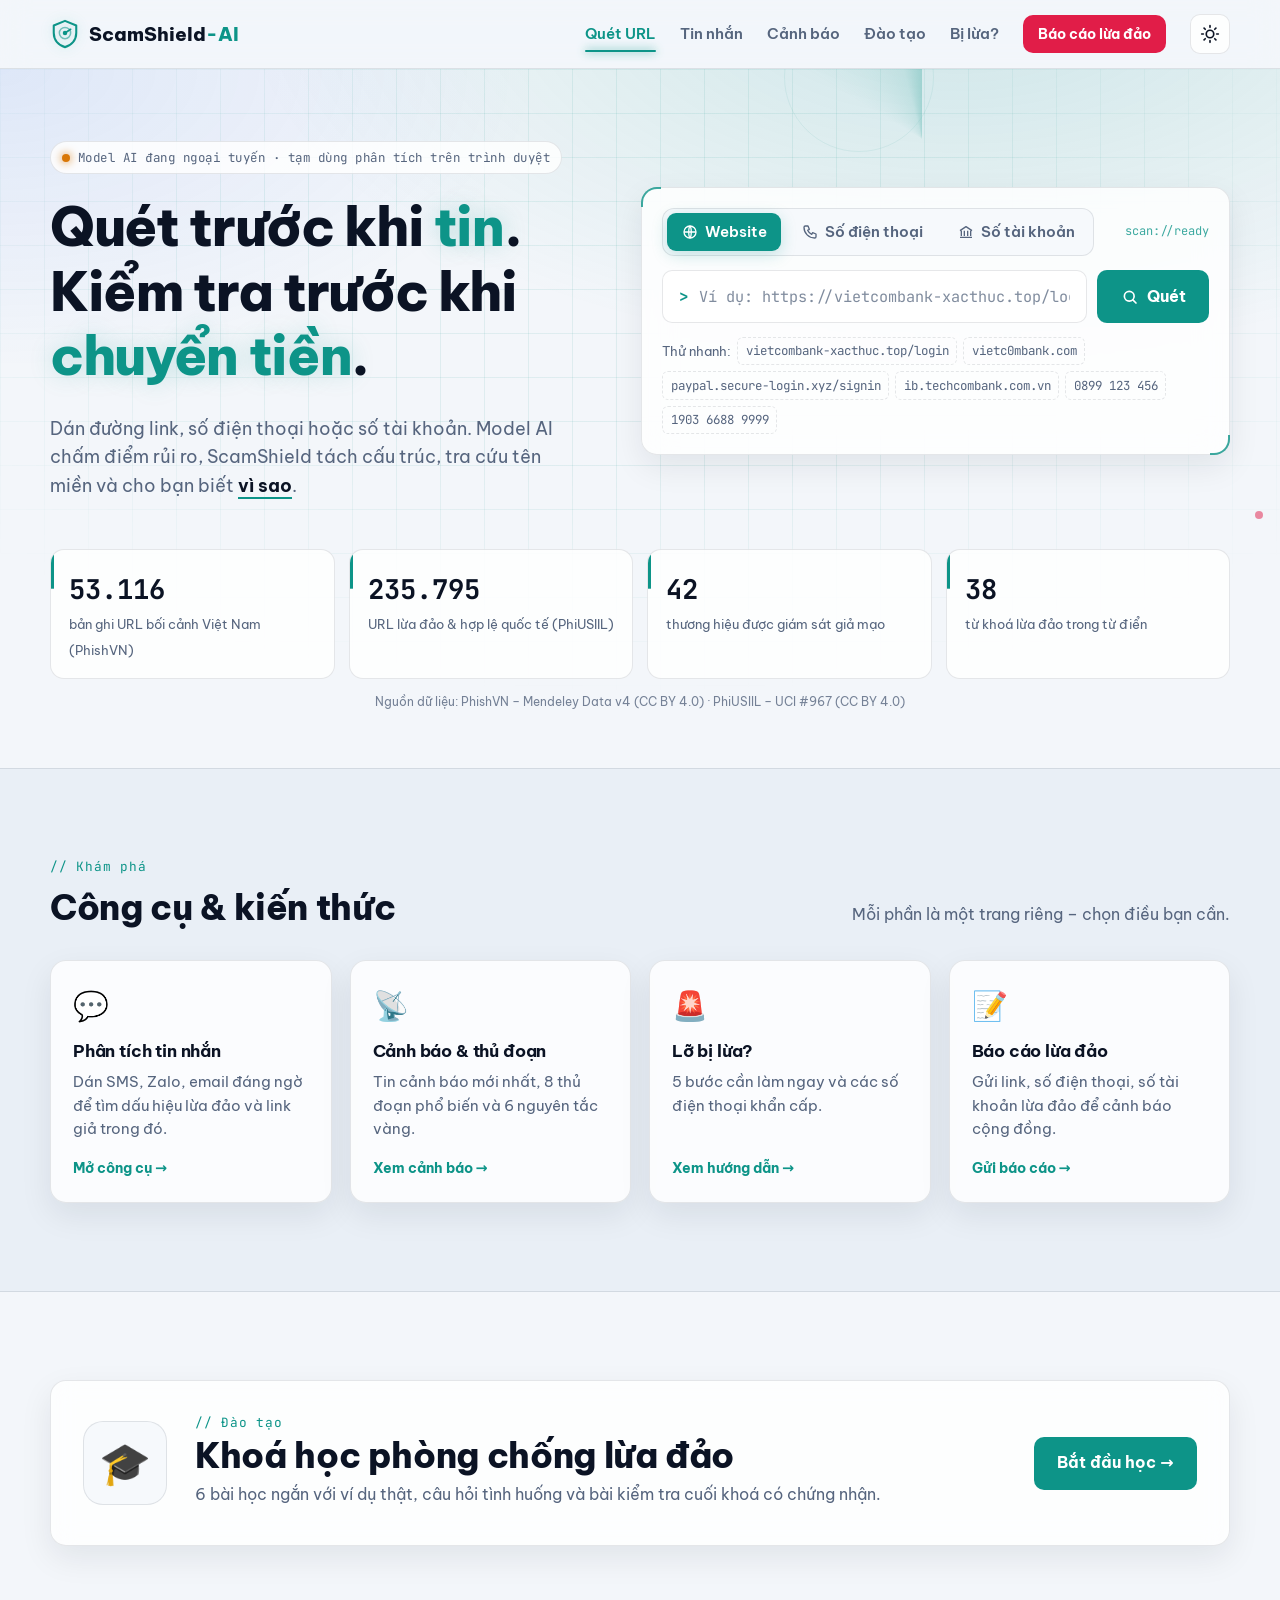
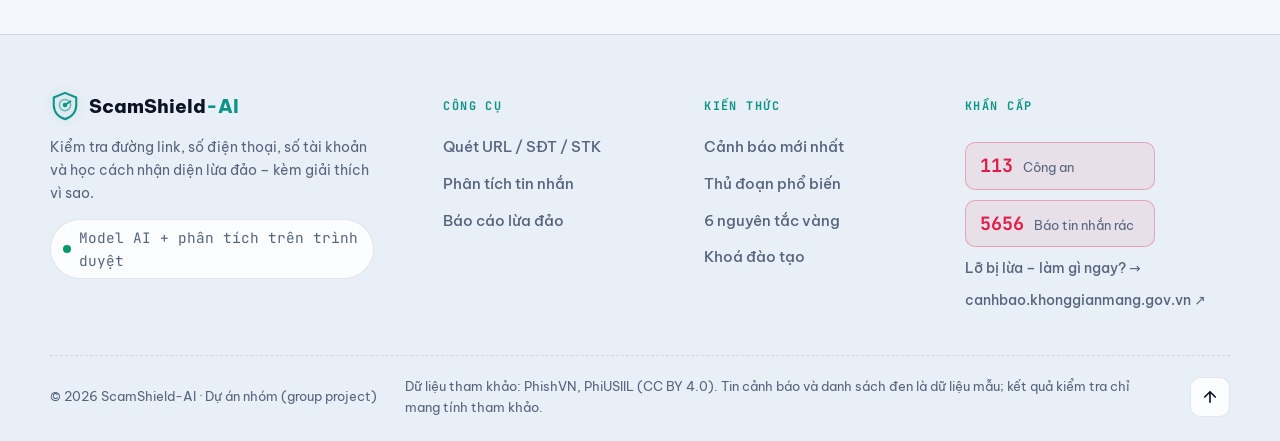
==== commit e3a92290: "Merge phishing-ai-detector backend + AI model into ScamShield-AI frontend - Add FastAPI backend, mod" ====
--- a/index.html
+++ b/index.html
@@ -4,20 +4,18 @@
   <meta charset="utf-8">
   <meta name="viewport" content="width=device-width, initial-scale=1">
   <title>ScamShield-AI – Phòng chống lừa đảo trực tuyến</title>
-  <meta name="description" data-i18n-content="metaDescription" content="Quét URL và xem báo cáo rủi ro dựa trên cấu trúc, từ khóa và dấu hiệu giả mạo.">
-
-  <!-- Giữ nguyên hai font chữ và stylesheet của frontend nhóm: Be Vietnam Pro + JetBrains Mono. -->
+  <meta name="description" content="Quét đường link, số điện thoại, số tài khoản để phát hiện dấu hiệu lừa đảo, kèm giải thích vì sao.">
+  <script>try { const t = localStorage.getItem("scamshield_theme"); if (t) document.documentElement.dataset.theme = t; } catch {}</script>
   <link rel="preconnect" href="https://fonts.googleapis.com">
   <link rel="preconnect" href="https://fonts.gstatic.com" crossorigin>
   <link href="https://fonts.googleapis.com/css2?family=Be+Vietnam+Pro:wght@400;500;600;700;800&family=JetBrains+Mono:wght@400;600;700&display=swap" rel="stylesheet">
   <link rel="stylesheet" href="css/style.css">
 </head>
 <body data-page="home">
-  <!-- Header được dựng từ common.js: logo nhóm, một liên kết Scan URL, nút VI/EN. -->
   <header id="site-header"></header>
 
   <main>
-    <!-- HERO: giữ nguyên background lưới, radar, hiệu ứng quét và bố cục 2 cột. -->
+    <!-- ============ HERO + CHECKER ============ -->
     <section class="hero" id="kiem-tra">
       <div class="hero-grid" aria-hidden="true"></div>
       <div class="radar" aria-hidden="true">
@@ -28,67 +26,130 @@
 
       <div class="container hero-inner">
         <div class="hero-copy">
-          <p class="eyebrow"><span class="live-dot"></span><span data-i18n="systemStatus">Hệ thống đang hoạt động · phân tích ngay trên trình duyệt</span></p>
-          <h1 data-i18n-html="heroTitle">Quét trước khi <span class="glow">tin</span>.<br>Kiểm tra trước khi <span class="glow">chuyển tiền</span>.</h1>
-          <p class="lead" data-i18n-html="heroLead">Dán đường link. ScamShield tách cấu trúc, chấm điểm rủi ro và cho bạn biết <em>vì sao</em>.</p>
+          <p class="eyebrow"><span class="live-dot"></span><span id="aiStatus">Đang kết nối model AI…</span></p>
+          <h1>Quét trước khi <span class="glow">tin</span>.<br>Kiểm tra trước khi <span class="glow">chuyển tiền</span>.</h1>
+          <p class="lead">Dán đường link, số điện thoại hoặc số tài khoản. Model AI chấm điểm rủi ro, ScamShield tách cấu trúc, tra cứu tên miền và cho bạn biết <em>vì sao</em>.</p>
         </div>
 
-        <!-- CHECKER: giữ lại chế độ URL, loại bỏ chế độ số điện thoại / tài khoản. -->
         <div class="checker">
           <div class="checker-head">
-            <div class="tabs" role="group" aria-label="Loại phân tích">
-              <span class="tab active" aria-current="true">
-                <svg viewBox="0 0 24 24" width="16" height="16" fill="none" stroke="currentColor" stroke-width="2" aria-hidden="true"><circle cx="12" cy="12" r="9"/><path d="M3 12h18M12 3c2.5 2.7 2.5 15.3 0 18M12 3c-2.5 2.7-2.5 15.3 0 18"/></svg>
-                <span data-i18n="websiteTab">Website</span>
-              </span>
+            <div class="tabs" role="tablist">
+              <button class="tab active" data-type="url" role="tab">
+                <svg viewBox="0 0 24 24" width="16" height="16" fill="none" stroke="currentColor" stroke-width="2"><circle cx="12" cy="12" r="9"/><path d="M3 12h18M12 3c2.5 2.7 2.5 15.3 0 18M12 3c-2.5 2.7-2.5 15.3 0 18"/></svg>
+                Website
+              </button>
+              <button class="tab" data-type="phone" role="tab">
+                <svg viewBox="0 0 24 24" width="16" height="16" fill="none" stroke="currentColor" stroke-width="2" stroke-linejoin="round"><path d="M5 3h4l2 5-2.5 1.5a11 11 0 0 0 6 6L16 13l5 2v4a2 2 0 0 1-2 2A16 16 0 0 1 3 5a2 2 0 0 1 2-2z"/></svg>
+                Số điện thoại
+              </button>
+              <button class="tab" data-type="bank" role="tab">
+                <svg viewBox="0 0 24 24" width="16" height="16" fill="none" stroke="currentColor" stroke-width="2" stroke-linejoin="round"><path d="M3 10 12 4l9 6M5 10v8M9.5 10v8M14.5 10v8M19 10v8M3 20h18"/></svg>
+                Số tài khoản
+              </button>
             </div>
-            <span class="checker-status mono" aria-live="polite">scan://ready</span>
+            <span class="checker-status mono">scan://ready</span>
           </div>
-
-          <!-- Form quét URL: giữ nguyên các ID để dùng lại phần kết quả trong code gốc. -->
           <form id="checkForm" class="check-form">
             <label class="input-wrap">
               <span class="prompt mono" aria-hidden="true">&gt;</span>
-              <input id="checkInput" type="text" autocomplete="off" spellcheck="false" aria-label="URL" data-i18n-placeholder="inputPlaceholder" placeholder="Ví dụ: https://vietcombank-xacthuc.top/login" required>
+              <input id="checkInput" type="text" autocomplete="off" spellcheck="false" placeholder="Ví dụ: https://vietcombank-xacthuc.top/login" required>
             </label>
             <button class="btn btn-primary btn-scan" type="submit">
-              <svg viewBox="0 0 24 24" width="18" height="18" fill="none" stroke="currentColor" stroke-width="2.2" stroke-linecap="round" aria-hidden="true"><circle cx="11" cy="11" r="6.5"/><path d="m20 20-4.2-4.2"/></svg>
-              <span data-i18n="scanButton">Quét</span>
+              <svg viewBox="0 0 24 24" width="18" height="18" fill="none" stroke="currentColor" stroke-width="2.2" stroke-linecap="round"><circle cx="11" cy="11" r="6.5"/><path d="m20 20-4.2-4.2"/></svg>
+              Quét
             </button>
           </form>
-
-          <!-- Kết quả được scan.js tự dựng: mức rủi ro, tên miền, biểu đồ, lý do. -->
-          <div id="checkResult" class="result" aria-live="polite" hidden></div>
-
-          <!-- Mẫu URL CHỈ được đưa vào bộ phân tích cục bộ; không mở truy cập URL mẫu. -->
-          <p class="hint"><span data-i18n="quickTry">Thử nhanh:</span>
+          <div id="checkResult" class="result" hidden></div>
+          <p class="hint">Thử nhanh:
             <a href="#" class="try" data-type="url">vietcombank-xacthuc.top/login</a>
             <a href="#" class="try" data-type="url">vietc0mbank.com</a>
             <a href="#" class="try" data-type="url">paypal.secure-login.xyz/signin</a>
             <a href="#" class="try" data-type="url">ib.techcombank.com.vn</a>
+            <a href="#" class="try" data-type="phone">0899 123 456</a>
+            <a href="#" class="try" data-type="bank">1903 6688 9999</a>
           </p>
+          <div class="scan-history" id="scanHistory" hidden>
+            <div class="sh-head">
+              <span class="small muted">Kiểm tra gần đây <small>(chỉ lưu trên trình duyệt này)</small></span>
+              <button type="button" class="link-btn small" id="clearHistory">Xoá lịch sử</button>
+            </div>
+            <ul id="historyList"></ul>
+          </div>
         </div>
 
-        <!-- Bộ đếm được giữ từ giao diện gốc; số liệu là số hiển thị mẫu của nhóm, chưa kết nối backend. -->
         <div class="stats">
-          <div class="stat"><strong class="mono" data-count="53116">0</strong><span data-i18n="statPhishVN">bản ghi URL bối cảnh Việt Nam (PhishVN)</span></div>
-          <div class="stat"><strong class="mono" data-count="235795">0</strong><span data-i18n="statPhiUSIIL">URL lừa đảo &amp; hợp lệ quốc tế (PhiUSIIL)</span></div>
-          <div class="stat"><strong class="mono" id="statBrands" data-count="0">0</strong><span data-i18n="statBrands">thương hiệu được giám sát giả mạo</span></div>
-          <div class="stat"><strong class="mono" id="statKeywords" data-count="0">0</strong><span data-i18n="statKeywords">từ khoá lừa đảo trong từ điển</span></div>
+          <div class="stat"><strong class="mono" data-count="53116">0</strong><span>bản ghi URL bối cảnh Việt Nam (PhishVN)</span></div>
+          <div class="stat"><strong class="mono" data-count="235795">0</strong><span>URL lừa đảo &amp; hợp lệ quốc tế (PhiUSIIL)</span></div>
+          <div class="stat"><strong class="mono" id="statBrands" data-count="0">0</strong><span>thương hiệu được giám sát giả mạo</span></div>
+          <div class="stat"><strong class="mono" id="statKeywords" data-count="0">0</strong><span>từ khoá lừa đảo trong từ điển</span></div>
         </div>
-        <p class="stats-src" data-i18n="statSources">Nguồn dữ liệu: PhishVN – Mendeley Data v4 (CC BY 4.0) · PhiUSIIL – UCI #967 (CC BY 4.0)</p>
+        <p class="stats-src">Nguồn dữ liệu: PhishVN – Mendeley Data v4 (CC BY 4.0) · PhiUSIIL – UCI #967 (CC BY 4.0)</p>
+      </div>
+    </section>
+
+    <!-- ============ KHÁM PHÁ ============ -->
+    <section class="section alt">
+      <div class="container">
+        <div class="section-head reveal">
+          <div>
+            <p class="kicker mono">// Khám phá</p>
+            <h2>Công cụ &amp; kiến thức</h2>
+          </div>
+          <p class="muted">Mỗi phần là một trang riêng – chọn điều bạn cần.</p>
+        </div>
+        <div class="grid tiles-grid">
+          <a class="card tile reveal" href="tin-nhan.html">
+            <span class="tile-icon">💬</span>
+            <h3>Phân tích tin nhắn</h3>
+            <p>Dán SMS, Zalo, email đáng ngờ để tìm dấu hiệu lừa đảo và link giả trong đó.</p>
+            <span class="tile-go">Mở công cụ →</span>
+          </a>
+          <a class="card tile reveal" href="canh-bao.html">
+            <span class="tile-icon">📡</span>
+            <h3>Cảnh báo &amp; thủ đoạn</h3>
+            <p>Tin cảnh báo mới nhất, 8 thủ đoạn phổ biến và 6 nguyên tắc vàng.</p>
+            <span class="tile-go">Xem cảnh báo →</span>
+          </a>
+          <a class="card tile reveal" href="ung-pho.html">
+            <span class="tile-icon">🚨</span>
+            <h3>Lỡ bị lừa?</h3>
+            <p>5 bước cần làm ngay và các số điện thoại khẩn cấp.</p>
+            <span class="tile-go">Xem hướng dẫn →</span>
+          </a>
+          <a class="card tile reveal" href="bao-cao.html">
+            <span class="tile-icon">📝</span>
+            <h3>Báo cáo lừa đảo</h3>
+            <p>Gửi link, số điện thoại, số tài khoản lừa đảo để cảnh báo cộng đồng.</p>
+            <span class="tile-go">Gửi báo cáo →</span>
+          </a>
+        </div>
+      </div>
+    </section>
+
+    <!-- ============ CTA ĐÀO TẠO ============ -->
+    <section class="section">
+      <div class="container">
+        <a class="cta-training panel spot reveal" href="dao-tao.html">
+          <div class="cta-icon">🎓</div>
+          <div>
+            <p class="kicker mono">// Đào tạo</p>
+            <h2>Khoá học phòng chống lừa đảo</h2>
+            <p class="muted">6 bài học ngắn với ví dụ thật, câu hỏi tình huống và bài kiểm tra cuối khoá có chứng nhận.</p>
+            <p class="small" id="trainingProgress"></p>
+          </div>
+          <span class="btn btn-primary">Bắt đầu học →</span>
+        </a>
       </div>
     </section>
   </main>
 
-  <!-- Footer đơn giản: không còn liên kết các trang báo cáo cộng đồng, đào tạo, cảnh báo... -->
   <footer id="site-footer"></footer>
 
-  <!-- Giữ nguyên engine và các từ điển; dịch giao diện bằng language.js, không can thiệp chấm điểm. -->
   <script src="js/dictionaries.js"></script>
   <script src="js/url-analyzer.js"></script>
+  <script src="js/api.js"></script>
   <script src="js/data.js"></script>
-  <script src="js/language.js"></script>
+  <script src="js/training-data.js"></script>
   <script src="js/common.js"></script>
   <script src="js/scan.js"></script>
   <script src="js/home.js"></script>
--- a/css/style.css
+++ b/css/style.css
@@ -866,3 +866,55 @@
   .cert-inner { padding: 32px 18px 24px; }
   .cert-row { flex-direction: column; }
 }
+
+/* ---------- Model AI: trạng thái, chi tiết tên miền, lịch sử ---------- */
+.eyebrow.offline .live-dot { background: var(--warn); box-shadow: 0 0 10px var(--warn); }
+.result.is-pending { opacity: .92; }
+.ai-line { display: flex; flex-wrap: wrap; align-items: center; gap: 6px; margin: 6px 0 4px; font-size: .84rem; }
+.ai-line.pending { color: var(--muted); }
+.ai-line.pending .spinner { margin-right: 4px; color: var(--accent); }
+.ai-line.fail { color: var(--warn); }
+.ai-chip {
+  display: inline-flex; align-items: center; gap: .3em; padding: .2em .65em; border-radius: 99px; font-size: .76rem; font-weight: 600;
+  background: color-mix(in srgb, var(--tone) 12%, transparent); border: 1px solid color-mix(in srgb, var(--tone) 30%, transparent); color: var(--text);
+}
+.ai-chip.muted-chip { --tone: var(--muted); color: var(--muted); }
+.di-warning {
+  margin: 8px 0 0 !important; padding: 8px 12px; border-radius: 9px; font-size: .86rem;
+  background: color-mix(in srgb, var(--warn) 12%, transparent); border: 1px solid color-mix(in srgb, var(--warn) 35%, transparent);
+}
+.di { margin-top: 14px; border: 1px solid var(--border); border-radius: 12px; background: var(--surface); }
+.di summary { cursor: pointer; padding: 10px 14px; font-weight: 600; font-size: .92rem; list-style: none; display: flex; align-items: center; gap: 8px; flex-wrap: wrap; }
+.di summary::-webkit-details-marker { display: none; }
+.di summary::after { content: "▾"; margin-left: auto; color: var(--muted); transition: transform .2s var(--ease); }
+.di[open] summary::after { transform: rotate(180deg); }
+.di summary small { font-weight: 400; font-size: .74rem; }
+.di-body { display: grid; grid-template-columns: repeat(auto-fit, minmax(240px, 1fr)); gap: 14px 22px; padding: 4px 14px 14px; }
+.di-group h5 { margin: 0 0 6px; font-size: .72rem; letter-spacing: .06em; text-transform: uppercase; color: var(--accent); }
+.di-group dl { display: grid; grid-template-columns: max-content 1fr; gap: 3px 12px; margin: 0; font-size: .82rem; }
+.di-group dt { color: var(--muted); }
+.di-group dd { margin: 0; word-break: break-word; min-width: 0; }
+.di-group dd.nf { color: var(--muted); opacity: .7; font-style: italic; }
+
+.scan-history { margin-top: 14px; padding-top: 12px; border-top: 1px dashed var(--border); }
+.sh-head { display: flex; justify-content: space-between; align-items: center; gap: 8px; margin-bottom: 6px; }
+.link-btn { background: none; border: 0; padding: 0; font: inherit; color: var(--accent); cursor: pointer; }
+.link-btn:hover { text-decoration: underline; }
+.scan-history ul { list-style: none; margin: 0; padding: 0; display: grid; gap: 2px; }
+.h-item {
+  width: 100%; display: grid; grid-template-columns: 10px minmax(0, 1fr) auto auto; gap: 10px; align-items: center;
+  padding: 6px 8px; border: 0; border-radius: 8px; background: none; font: inherit; font-size: .82rem; color: var(--text); text-align: left; cursor: pointer;
+  transition: background .2s;
+}
+.h-item:hover { background: color-mix(in srgb, var(--text) 6%, transparent); }
+.h-dot { width: 8px; height: 8px; border-radius: 50%; background: var(--muted); }
+.h-dot.danger { background: var(--danger); } .h-dot.warn { background: var(--warn); } .h-dot.safe { background: var(--safe); }
+.h-url { overflow: hidden; text-overflow: ellipsis; white-space: nowrap; }
+.h-verdict { font-weight: 600; }
+.h-time { color: var(--muted); font-size: .74rem; }
+@media (max-width: 600px) {
+  .h-item { grid-template-columns: 10px minmax(0, 1fr) auto; }
+  .h-time { display: none; }
+  .di-group dl { grid-template-columns: 1fr; }
+  .di-group dd { margin-bottom: 4px; }
+}
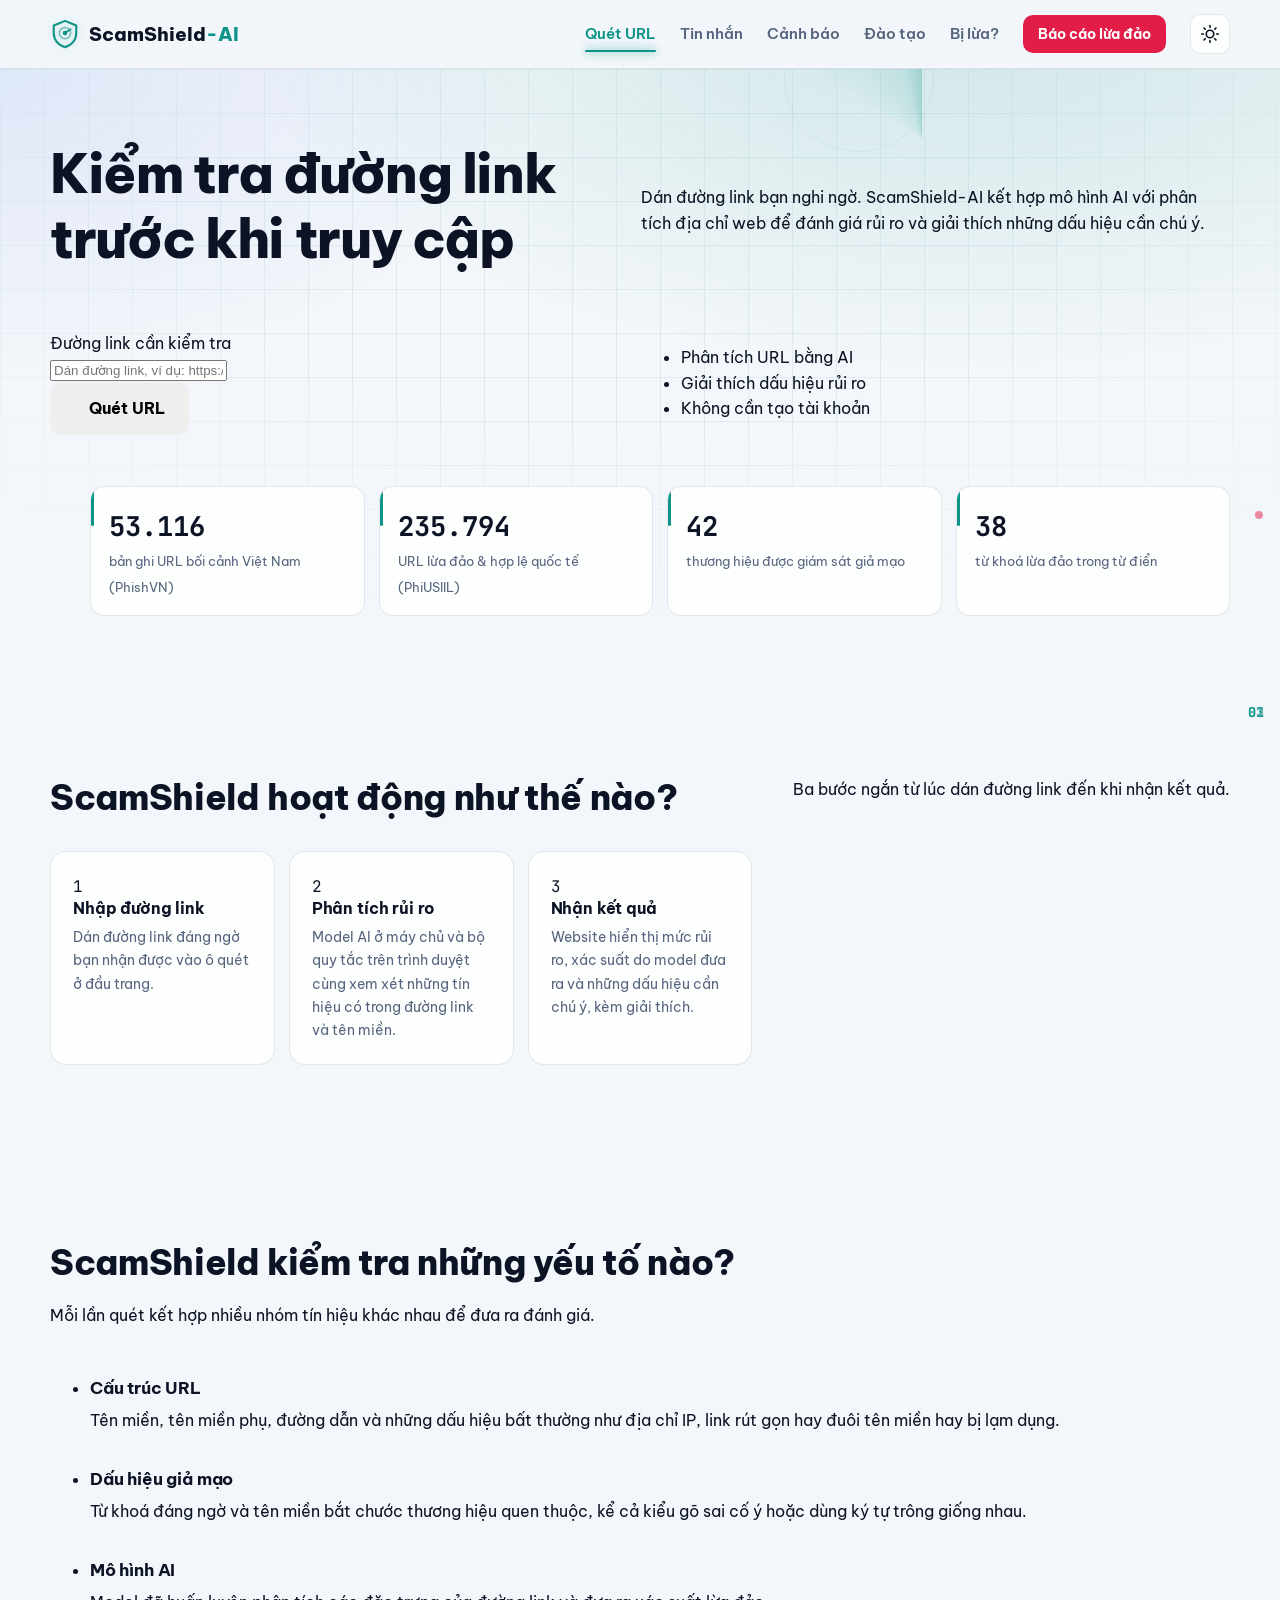
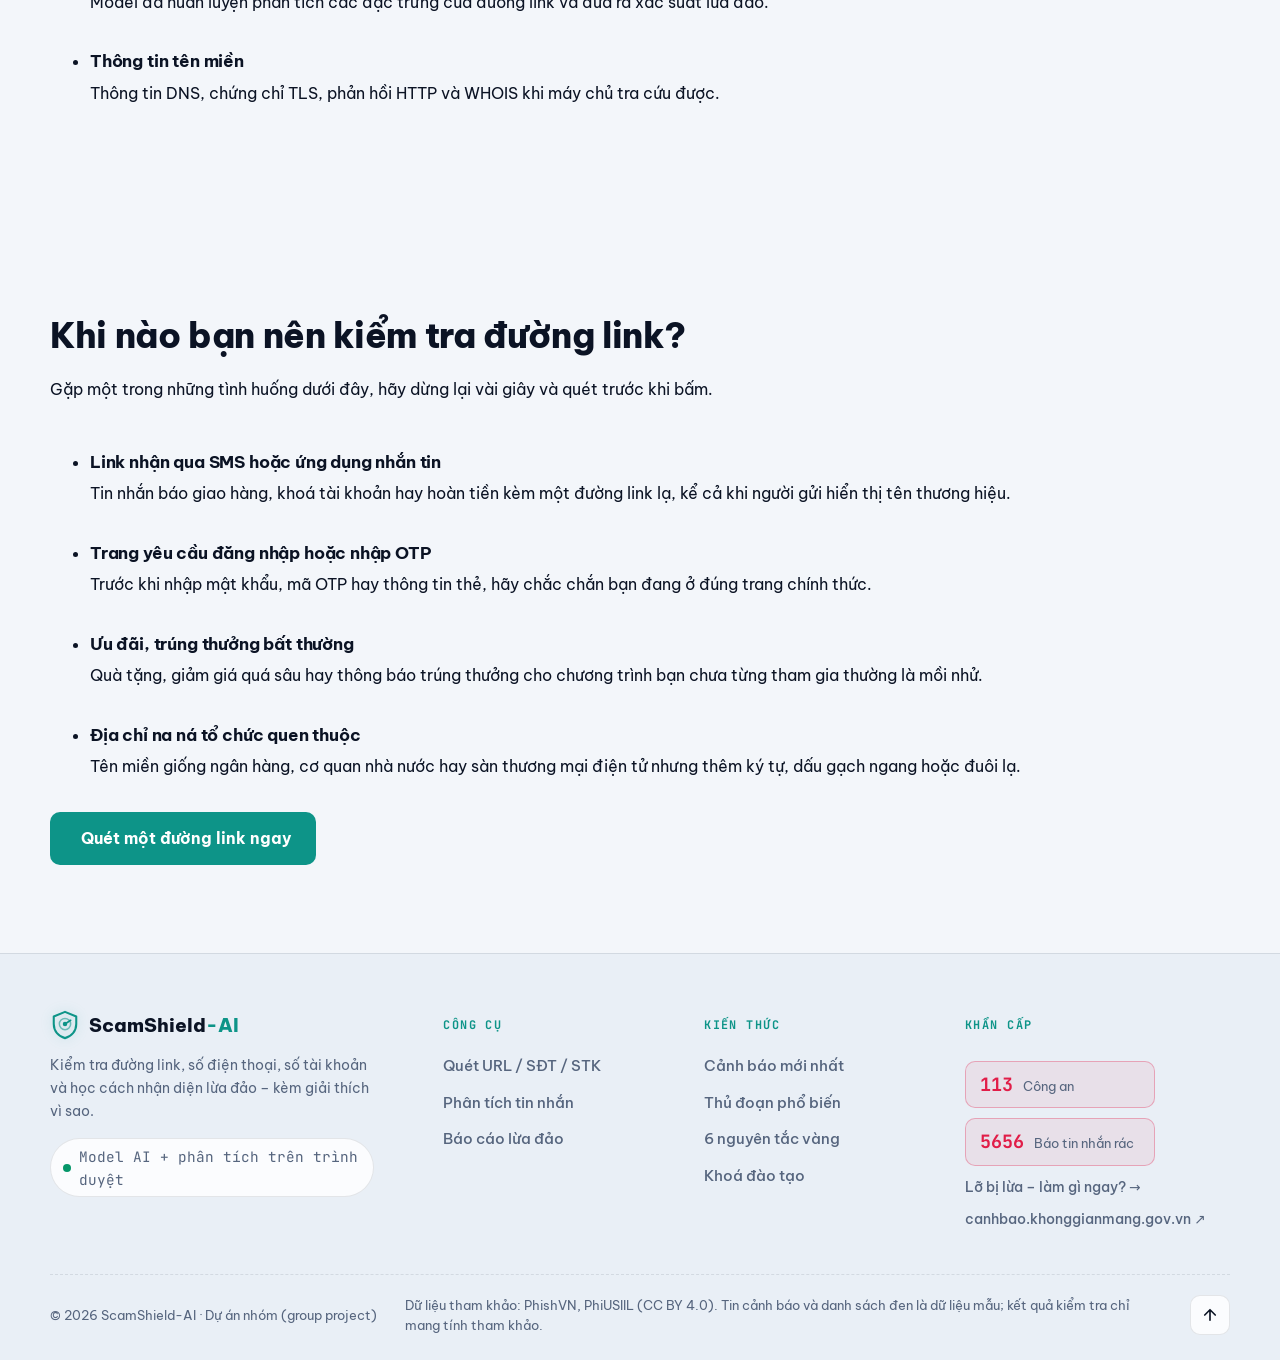
==== commit fb8b67ab: "Add files via upload" ====
--- a/index.html
+++ b/index.html
@@ -3,21 +3,25 @@
 <head>
   <meta charset="utf-8">
   <meta name="viewport" content="width=device-width, initial-scale=1">
-  <title>ScamShield-AI – Phòng chống lừa đảo trực tuyến</title>
-  <meta name="description" content="Quét đường link, số điện thoại, số tài khoản để phát hiện dấu hiệu lừa đảo, kèm giải thích vì sao.">
-  <script>try { const t = localStorage.getItem("scamshield_theme"); if (t) document.documentElement.dataset.theme = t; } catch {}</script>
+  <title>ScamShield-AI – Kiểm tra đường link trước khi truy cập</title>
+  <meta name="description" content="Dán đường link đáng ngờ để ScamShield-AI đánh giá rủi ro bằng mô hình AI và phân tích địa chỉ web, kèm giải thích các dấu hiệu cần chú ý.">
+  <meta name="theme-color" content="#0b1533">
+  <link rel="icon" href="data:image/svg+xml,%3Csvg xmlns='http://www.w3.org/2000/svg' viewBox='0 0 32 32'%3E%3Cpath d='M16 2 4 7v8c0 7.5 5.1 13.4 12 15 6.9-1.6 12-7.5 12-15V7L16 2z' fill='%231e40af'/%3E%3Ccircle cx='16' cy='15' r='3' fill='%23fff'/%3E%3C/svg%3E">
+  <!-- Ngôn ngữ đã chọn được đặt sớm để trình đọc màn hình đọc đúng; nội dung được dịch bởi js/language.js. -->
+  <script>document.documentElement.classList.add("js");try{var l=localStorage.getItem("scamshield_language");if(l==="en"||l==="vi")document.documentElement.lang=l}catch(e){}</script>
   <link rel="preconnect" href="https://fonts.googleapis.com">
   <link rel="preconnect" href="https://fonts.gstatic.com" crossorigin>
   <link href="https://fonts.googleapis.com/css2?family=Be+Vietnam+Pro:wght@400;500;600;700;800&family=JetBrains+Mono:wght@400;600;700&display=swap" rel="stylesheet">
   <link rel="stylesheet" href="css/style.css">
 </head>
-<body data-page="home">
+<body data-page="home" data-title-key="pageTitleHome" data-meta-key="metaHome">
   <header id="site-header"></header>
 
-  <main>
-    <!-- ============ HERO + CHECKER ============ -->
-    <section class="hero" id="kiem-tra">
+  <main id="main" tabindex="-1">
+    <!-- ============ HERO: quét URL ============ -->
+    <section class="hero" id="kiem-tra" aria-labelledby="heroTitle">
       <div class="hero-grid" aria-hidden="true"></div>
+      <div class="hero-glow" aria-hidden="true"></div>
       <div class="radar" aria-hidden="true">
         <span class="ring r1"></span><span class="ring r2"></span><span class="ring r3"></span>
         <span class="sweep"></span>
@@ -25,131 +29,160 @@
       </div>
 
       <div class="container hero-inner">
-        <div class="hero-copy">
-          <p class="eyebrow"><span class="live-dot"></span><span id="aiStatus">Đang kết nối model AI…</span></p>
-          <h1>Quét trước khi <span class="glow">tin</span>.<br>Kiểm tra trước khi <span class="glow">chuyển tiền</span>.</h1>
-          <p class="lead">Dán đường link, số điện thoại hoặc số tài khoản. Model AI chấm điểm rủi ro, ScamShield tách cấu trúc, tra cứu tên miền và cho bạn biết <em>vì sao</em>.</p>
-        </div>
+        <h1 id="heroTitle" data-i18n-html="heroTitle">Kiểm tra đường link <span class="hl">trước khi truy cập</span></h1>
+        <p class="hero-lead" data-i18n="heroLead">Dán đường link bạn nghi ngờ. ScamShield-AI kết hợp mô hình AI với phân tích địa chỉ web để đánh giá rủi ro và giải thích những dấu hiệu cần chú ý.</p>
 
-        <div class="checker">
-          <div class="checker-head">
-            <div class="tabs" role="tablist">
-              <button class="tab active" data-type="url" role="tab">
-                <svg viewBox="0 0 24 24" width="16" height="16" fill="none" stroke="currentColor" stroke-width="2"><circle cx="12" cy="12" r="9"/><path d="M3 12h18M12 3c2.5 2.7 2.5 15.3 0 18M12 3c-2.5 2.7-2.5 15.3 0 18"/></svg>
-                Website
-              </button>
-              <button class="tab" data-type="phone" role="tab">
-                <svg viewBox="0 0 24 24" width="16" height="16" fill="none" stroke="currentColor" stroke-width="2" stroke-linejoin="round"><path d="M5 3h4l2 5-2.5 1.5a11 11 0 0 0 6 6L16 13l5 2v4a2 2 0 0 1-2 2A16 16 0 0 1 3 5a2 2 0 0 1 2-2z"/></svg>
-                Số điện thoại
-              </button>
-              <button class="tab" data-type="bank" role="tab">
-                <svg viewBox="0 0 24 24" width="16" height="16" fill="none" stroke="currentColor" stroke-width="2" stroke-linejoin="round"><path d="M3 10 12 4l9 6M5 10v8M9.5 10v8M14.5 10v8M19 10v8M3 20h18"/></svg>
-                Số tài khoản
-              </button>
-            </div>
-            <span class="checker-status mono">scan://ready</span>
+        <form id="checkForm" class="scan-form" role="search" novalidate>
+          <label for="checkInput" class="sr-only" data-i18n="inputLabel">Đường link cần kiểm tra</label>
+          <div class="scan-input">
+            <span class="scan-input-icon" data-icon="link"></span>
+            <input id="checkInput" name="url" type="text" inputmode="url" autocomplete="off" autocapitalize="off" spellcheck="false"
+              aria-describedby="checkError" data-i18n-placeholder="inputPlaceholder"
+              placeholder="Dán đường link, ví dụ: https://vietcombank-xacthuc.top/login">
           </div>
-          <form id="checkForm" class="check-form">
-            <label class="input-wrap">
-              <span class="prompt mono" aria-hidden="true">&gt;</span>
-              <input id="checkInput" type="text" autocomplete="off" spellcheck="false" placeholder="Ví dụ: https://vietcombank-xacthuc.top/login" required>
-            </label>
-            <button class="btn btn-primary btn-scan" type="submit">
-              <svg viewBox="0 0 24 24" width="18" height="18" fill="none" stroke="currentColor" stroke-width="2.2" stroke-linecap="round"><circle cx="11" cy="11" r="6.5"/><path d="m20 20-4.2-4.2"/></svg>
-              Quét
-            </button>
-          </form>
-          <div id="checkResult" class="result" hidden></div>
-          <p class="hint">Thử nhanh:
-            <a href="#" class="try" data-type="url">vietcombank-xacthuc.top/login</a>
-            <a href="#" class="try" data-type="url">vietc0mbank.com</a>
-            <a href="#" class="try" data-type="url">paypal.secure-login.xyz/signin</a>
-            <a href="#" class="try" data-type="url">ib.techcombank.com.vn</a>
-            <a href="#" class="try" data-type="phone">0899 123 456</a>
-            <a href="#" class="try" data-type="bank">1903 6688 9999</a>
-          </p>
-          <div class="scan-history" id="scanHistory" hidden>
-            <div class="sh-head">
-              <span class="small muted">Kiểm tra gần đây <small>(chỉ lưu trên trình duyệt này)</small></span>
-              <button type="button" class="link-btn small" id="clearHistory">Xoá lịch sử</button>
-            </div>
-            <ul id="historyList"></ul>
-          </div>
-        </div>
+          <button class="btn btn-scan" id="scanBtn" type="submit">
+            <span class="btn-spinner" aria-hidden="true"></span>
+            <span class="btn-icon" data-icon="search"></span>
+            <span id="scanBtnLabel">Quét URL</span>
+          </button>
+          <p class="field-error" id="checkError" hidden><span data-icon="alert"></span><span></span></p>
+        </form>
 
-        <div class="stats">
-          <div class="stat"><strong class="mono" data-count="53116">0</strong><span>bản ghi URL bối cảnh Việt Nam (PhishVN)</span></div>
-          <div class="stat"><strong class="mono" data-count="235795">0</strong><span>URL lừa đảo &amp; hợp lệ quốc tế (PhiUSIIL)</span></div>
-          <div class="stat"><strong class="mono" id="statBrands" data-count="0">0</strong><span>thương hiệu được giám sát giả mạo</span></div>
-          <div class="stat"><strong class="mono" id="statKeywords" data-count="0">0</strong><span>từ khoá lừa đảo trong từ điển</span></div>
-        </div>
-        <p class="stats-src">Nguồn dữ liệu: PhishVN – Mendeley Data v4 (CC BY 4.0) · PhiUSIIL – UCI #967 (CC BY 4.0)</p>
+        <ul class="hero-ticks">
+          <li><span class="tick" data-icon="check"></span><span data-i18n="tick1">Phân tích URL bằng AI</span></li>
+          <li><span class="tick" data-icon="check"></span><span data-i18n="tick2">Giải thích dấu hiệu rủi ro</span></li>
+          <li><span class="tick" data-icon="check"></span><span data-i18n="tick3">Không cần tạo tài khoản</span></li>
+        </ul>
+
+        <!-- Bốn ô số liệu giữ nguyên nguồn của bản FE: hai bộ dữ liệu huấn luyện (số cố định)
+             + số thương hiệu (BRANDS_VN) và số từ khoá (SCAM_KEYWORDS) đếm từ js/dictionaries.js. -->
+        <ul class="stats" data-i18n-aria-label="statsLabel">
+          <li class="stat"><span class="stat-icon" data-icon="database"></span><strong class="mono" data-count="53116">0</strong><span data-i18n="statPhishVN">bản ghi URL bối cảnh Việt Nam (PhishVN)</span></li>
+          <li class="stat"><span class="stat-icon" data-icon="globe"></span><strong class="mono" data-count="235795">0</strong><span data-i18n="statPhiUSIIL">URL lừa đảo &amp; hợp lệ quốc tế (PhiUSIIL)</span></li>
+          <li class="stat"><span class="stat-icon" data-icon="tag"></span><strong class="mono" id="statBrands" data-count="0">0</strong><span data-i18n="statBrands">thương hiệu được giám sát giả mạo</span></li>
+          <li class="stat"><span class="stat-icon" data-icon="book"></span><strong class="mono" id="statKeywords" data-count="0">0</strong><span data-i18n="statKeywords">từ khoá lừa đảo trong từ điển</span></li>
+        </ul>
       </div>
     </section>
 
-    <!-- ============ KHÁM PHÁ ============ -->
-    <section class="section alt">
-      <div class="container">
-        <div class="section-head reveal">
-          <div>
-            <p class="kicker mono">// Khám phá</p>
-            <h2>Công cụ &amp; kiến thức</h2>
+    <!-- ============ KẾT QUẢ + LỊCH SỬ (hiện khi có dữ liệu) ============ -->
+    <section class="scan-zone" id="scanZone" hidden>
+      <div class="container scan-zone-inner">
+        <article id="checkResult" class="result" hidden tabindex="-1"></article>
+        <div class="history-card" id="scanHistory" hidden>
+          <div class="hc-head">
+            <h2 class="hc-title"><span data-icon="clock"></span><span data-i18n="historyTitle">Kiểm tra gần đây</span></h2>
+            <span class="hc-note" data-i18n="historyNote">Chỉ lưu trên trình duyệt này</span>
+            <button type="button" class="btn btn-ghost btn-xs" id="clearHistory"><span data-icon="trash"></span><span data-i18n="historyClear">Xoá lịch sử</span></button>
           </div>
-          <p class="muted">Mỗi phần là một trang riêng – chọn điều bạn cần.</p>
-        </div>
-        <div class="grid tiles-grid">
-          <a class="card tile reveal" href="tin-nhan.html">
-            <span class="tile-icon">💬</span>
-            <h3>Phân tích tin nhắn</h3>
-            <p>Dán SMS, Zalo, email đáng ngờ để tìm dấu hiệu lừa đảo và link giả trong đó.</p>
-            <span class="tile-go">Mở công cụ →</span>
-          </a>
-          <a class="card tile reveal" href="canh-bao.html">
-            <span class="tile-icon">📡</span>
-            <h3>Cảnh báo &amp; thủ đoạn</h3>
-            <p>Tin cảnh báo mới nhất, 8 thủ đoạn phổ biến và 6 nguyên tắc vàng.</p>
-            <span class="tile-go">Xem cảnh báo →</span>
-          </a>
-          <a class="card tile reveal" href="ung-pho.html">
-            <span class="tile-icon">🚨</span>
-            <h3>Lỡ bị lừa?</h3>
-            <p>5 bước cần làm ngay và các số điện thoại khẩn cấp.</p>
-            <span class="tile-go">Xem hướng dẫn →</span>
-          </a>
-          <a class="card tile reveal" href="bao-cao.html">
-            <span class="tile-icon">📝</span>
-            <h3>Báo cáo lừa đảo</h3>
-            <p>Gửi link, số điện thoại, số tài khoản lừa đảo để cảnh báo cộng đồng.</p>
-            <span class="tile-go">Gửi báo cáo →</span>
-          </a>
+          <ul class="h-list" id="historyList"></ul>
         </div>
       </div>
     </section>
 
-    <!-- ============ CTA ĐÀO TẠO ============ -->
-    <section class="section">
+    <!-- ============ 1. HOẠT ĐỘNG NHƯ THẾ NÀO ============ -->
+    <section class="section" id="hoat-dong" aria-labelledby="howTitle">
       <div class="container">
-        <a class="cta-training panel spot reveal" href="dao-tao.html">
-          <div class="cta-icon">🎓</div>
-          <div>
-            <p class="kicker mono">// Đào tạo</p>
-            <h2>Khoá học phòng chống lừa đảo</h2>
-            <p class="muted">6 bài học ngắn với ví dụ thật, câu hỏi tình huống và bài kiểm tra cuối khoá có chứng nhận.</p>
-            <p class="small" id="trainingProgress"></p>
-          </div>
-          <span class="btn btn-primary">Bắt đầu học →</span>
-        </a>
+        <div class="section-head reveal">
+          <h2 id="howTitle" data-i18n="howTitle">ScamShield hoạt động như thế nào?</h2>
+          <p class="section-lead" data-i18n="howLead">Ba bước ngắn từ lúc dán đường link đến khi nhận kết quả.</p>
+        </div>
+        <ol class="grid cards-3 steps">
+          <li class="info-card step reveal">
+            <div class="step-top"><span class="step-num mono">1</span><span class="card-icon" data-icon="clipboard"></span></div>
+            <h3 data-i18n="how1Title">Nhập đường link</h3>
+            <p data-i18n="how1Desc">Dán đường link đáng ngờ bạn nhận được vào ô quét ở đầu trang.</p>
+          </li>
+          <li class="info-card step reveal">
+            <div class="step-top"><span class="step-num mono">2</span><span class="card-icon" data-icon="radar"></span></div>
+            <h3 data-i18n="how2Title">Phân tích rủi ro</h3>
+            <p data-i18n="how2Desc">Model AI ở máy chủ và bộ quy tắc trên trình duyệt cùng xem xét những tín hiệu có trong đường link và tên miền.</p>
+          </li>
+          <li class="info-card step reveal">
+            <div class="step-top"><span class="step-num mono">3</span><span class="card-icon" data-icon="shieldCheck"></span></div>
+            <h3 data-i18n="how3Title">Nhận kết quả</h3>
+            <p data-i18n="how3Desc">Website hiển thị mức rủi ro, xác suất do model đưa ra và những dấu hiệu cần chú ý, kèm giải thích.</p>
+          </li>
+        </ol>
+      </div>
+    </section>
+
+    <!-- ============ 2. KIỂM TRA NHỮNG YẾU TỐ NÀO ============ -->
+    <section class="section" id="yeu-to" aria-labelledby="examTitle">
+      <div class="container">
+        <div class="section-head reveal">
+          <h2 id="examTitle" data-i18n="examTitle">ScamShield kiểm tra những yếu tố nào?</h2>
+          <p class="section-lead" data-i18n="examLead">Mỗi lần quét kết hợp nhiều nhóm tín hiệu khác nhau để đưa ra đánh giá.</p>
+        </div>
+        <ul class="grid cards-4">
+          <li class="info-card feature reveal">
+            <span class="card-icon" data-icon="code"></span>
+            <h3 data-i18n="exam1Title">Cấu trúc URL</h3>
+            <p data-i18n="exam1Desc">Tên miền, tên miền phụ, đường dẫn và những dấu hiệu bất thường như địa chỉ IP, link rút gọn hay đuôi tên miền hay bị lạm dụng.</p>
+          </li>
+          <li class="info-card feature reveal">
+            <span class="card-icon" data-icon="copy"></span>
+            <h3 data-i18n="exam2Title">Dấu hiệu giả mạo</h3>
+            <p data-i18n="exam2Desc">Từ khoá đáng ngờ và tên miền bắt chước thương hiệu quen thuộc, kể cả kiểu gõ sai cố ý hoặc dùng ký tự trông giống nhau.</p>
+          </li>
+          <li class="info-card feature reveal">
+            <span class="card-icon" data-icon="cpu"></span>
+            <h3 data-i18n="exam3Title">Mô hình AI</h3>
+            <p data-i18n="exam3Desc">Model đã huấn luyện phân tích các đặc trưng của đường link và đưa ra xác suất lừa đảo.</p>
+          </li>
+          <li class="info-card feature reveal">
+            <span class="card-icon" data-icon="globe"></span>
+            <h3 data-i18n="exam4Title">Thông tin tên miền</h3>
+            <p data-i18n="exam4Desc">Thông tin DNS, chứng chỉ TLS, phản hồi HTTP và WHOIS khi máy chủ tra cứu được.</p>
+          </li>
+        </ul>
+      </div>
+    </section>
+
+    <!-- ============ 3. KHI NÀO NÊN KIỂM TRA ============ -->
+    <section class="section" id="khi-nao" aria-labelledby="whenTitle">
+      <div class="container">
+        <div class="section-head reveal">
+          <h2 id="whenTitle" data-i18n="whenTitle">Khi nào bạn nên kiểm tra đường link?</h2>
+          <p class="section-lead" data-i18n="whenLead">Gặp một trong những tình huống dưới đây, hãy dừng lại vài giây và quét trước khi bấm.</p>
+        </div>
+        <ul class="grid cards-4">
+          <li class="info-card situation reveal">
+            <span class="card-icon" data-icon="message"></span>
+            <h3 data-i18n="when1Title">Link nhận qua SMS hoặc ứng dụng nhắn tin</h3>
+            <p data-i18n="when1Desc">Tin nhắn báo giao hàng, khoá tài khoản hay hoàn tiền kèm một đường link lạ, kể cả khi người gửi hiển thị tên thương hiệu.</p>
+          </li>
+          <li class="info-card situation reveal">
+            <span class="card-icon" data-icon="lock"></span>
+            <h3 data-i18n="when2Title">Trang yêu cầu đăng nhập hoặc nhập OTP</h3>
+            <p data-i18n="when2Desc">Trước khi nhập mật khẩu, mã OTP hay thông tin thẻ, hãy chắc chắn bạn đang ở đúng trang chính thức.</p>
+          </li>
+          <li class="info-card situation reveal">
+            <span class="card-icon" data-icon="gift"></span>
+            <h3 data-i18n="when3Title">Ưu đãi, trúng thưởng bất thường</h3>
+            <p data-i18n="when3Desc">Quà tặng, giảm giá quá sâu hay thông báo trúng thưởng cho chương trình bạn chưa từng tham gia thường là mồi nhử.</p>
+          </li>
+          <li class="info-card situation reveal">
+            <span class="card-icon" data-icon="bank"></span>
+            <h3 data-i18n="when4Title">Địa chỉ na ná tổ chức quen thuộc</h3>
+            <p data-i18n="when4Desc">Tên miền giống ngân hàng, cơ quan nhà nước hay sàn thương mại điện tử nhưng thêm ký tự, dấu gạch ngang hoặc đuôi lạ.</p>
+          </li>
+        </ul>
+        <div class="section-cta reveal">
+          <a class="btn btn-primary" href="#kiem-tra" data-focus-scan><span data-icon="search"></span><span data-i18n="whenCta">Quét một đường link ngay</span></a>
+        </div>
       </div>
     </section>
   </main>
 
   <footer id="site-footer"></footer>
 
+  <!-- Thứ tự nạp: dữ liệu → bộ phân tích → API → ngôn ngữ → phần chung → quét → trang chủ. -->
   <script src="js/dictionaries.js"></script>
   <script src="js/url-analyzer.js"></script>
   <script src="js/api.js"></script>
   <script src="js/data.js"></script>
-  <script src="js/training-data.js"></script>
+  <script src="js/language.js"></script>
   <script src="js/common.js"></script>
   <script src="js/scan.js"></script>
   <script src="js/home.js"></script>
